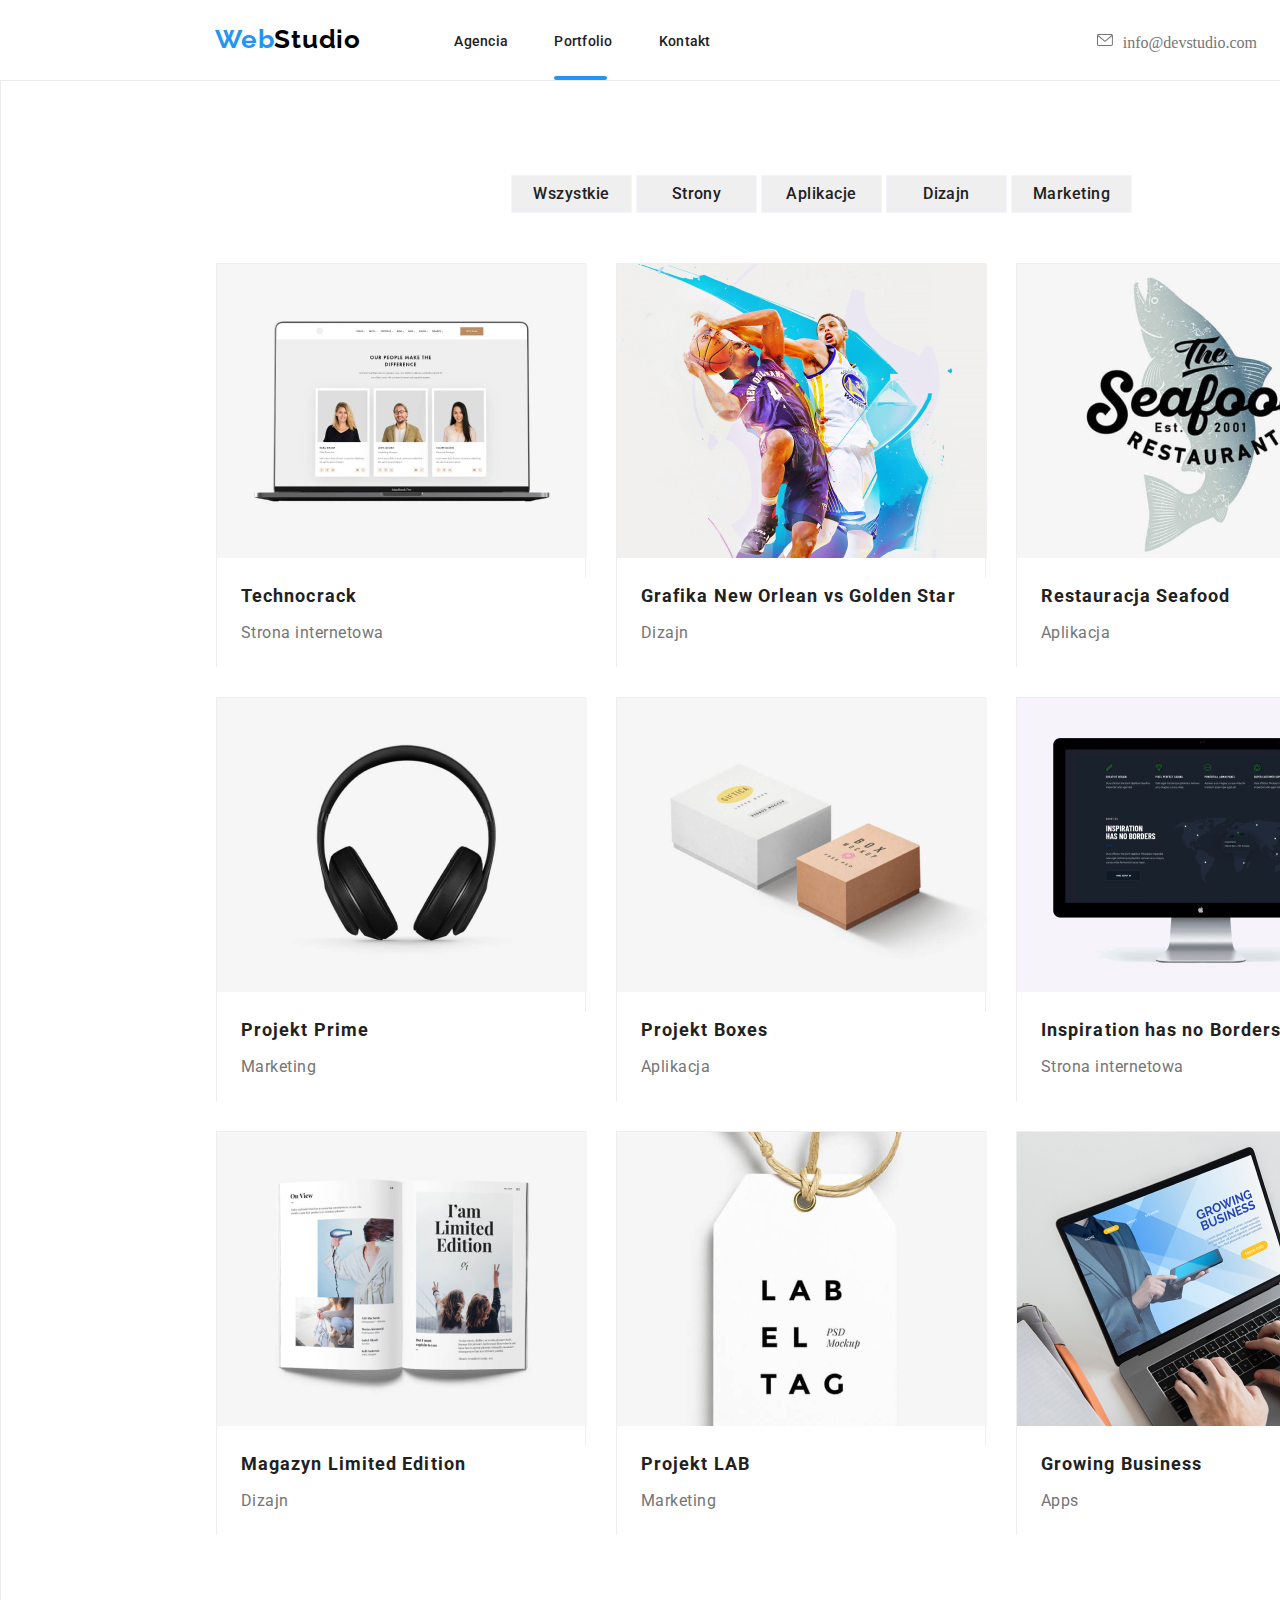
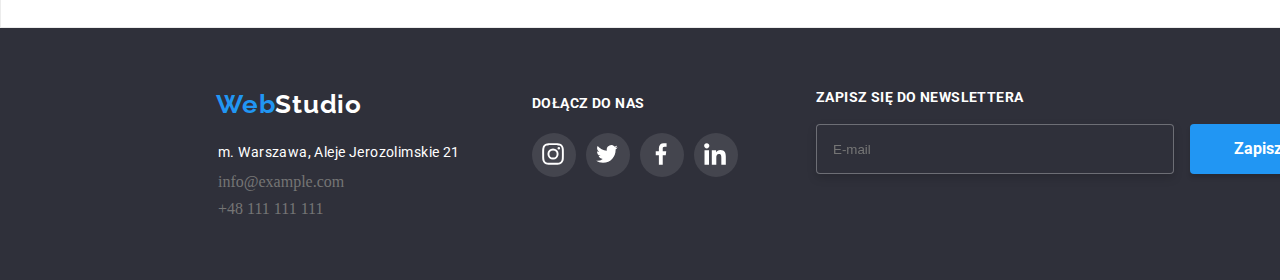
==== portfolio.html @ eeab9fb6 "пь-06" ====
<!DOCTYPE html>
<html lang="en">
<head>
    <meta charset="UTF-8">
    <meta http-equiv="X-UA-Compatible" content="IE=edge">
    <meta name="viewport" content="width=device-width, initial-scale=1.0">
    <title>Portfolio</title>
    <link rel="preconnect" href="https://fonts.googleapis.com">
    <link rel="preconnect" href="https://fonts.gstatic.com" crossorigin>
    <link href="https://fonts.googleapis.com/css2?family=Raleway:wght@700&family=Roboto:wght@400;500;700;900&display=swap"
        rel="stylesheet">
    <link rel="stylesheet" href="./css/style.css">
</head>
<body class="page_Portfolio">
    <!--Portfolio-->
    <div class="nav">
    <h2 class="nav_logo"><a class="link" href="index.html"><span>Web</span>Studio</a></h2>
        <nav>
            <ul class="social-links">
                <li class="active"><a class="nav_link" href="">Agencia</a><span class="social-links_linea"></span></li>
                <li class="active_line"><a class="nav_link" href="">Portfolio</a><span class="social-links_linea"></span></li>
                <li class="active"><a class="nav_link" href="">Kontakt</a><span class="social-links_linea"></span></li>
            </ul>
        </nav>
        <ul class="link_link_nav">
            <li>
                <a class="link_link" href="mailto:info@devstudio.com">
                <svg class="link_link_icon" xmlns="http://www.w3.org/2000/svg" width="16" height="12" viewBox="0 0 43 32" fill="currentColor">
                    <path d="M38.667 0H4C1.795 0 0 1.795 0 4v24c0 2.205 1.795 4 4 4h34.667c2.205 0 4-1.795 4-4V4c0-2.205-1.795-4-4-4zm0 2.667c.181 0 .355.037.512.104L21.334 18.238 3.489 2.771c.151-.065.327-.104.512-.104h34.667zm0 26.666H4A1.333 1.333 0 0 1 2.667 28V5.587l17.792 15.421c.233.203.539.327.875.327s.642-.124.876-.328l-.002.001L40 5.587V28c0 .736-.597 1.333-1.333 1.333z" />
                </svg>info@devstudio.com</a>
            </li>
            <li>
                <a class="link_link" href="tel:+48111111111">
                <svg class="link_link_icon" xmlns="http://www.w3.org/2000/svg" width="10" height="16" viewBox="0 0 20 32" fill="currentColor">
                    <path d="M17 0H3C1.346 0 0 1.346 0 3v26c0 1.654 1.346 3 3 3h14c1.654 0 3-1.346 3-3V3c0-1.654-1.346-3-3-3zM3 2h14a1 1 0 0 1 1 1v21H2V3a1 1 0 0 1 1-1zm14 28H3a1 1 0 0 1-1-1v-3h16v3a1 1 0 0 1-1 1z" />
                </svg>+48 111 111 111</a>
            </li>
        </ul>
    </div>
    <!--Portfolio buttons-->
    <div class="Portfolio">
        <div class="Portfolio_buttons">
            <button class="buttons">Wszystkie</button>
            <button class="buttons">Strony</button>
            <button class="buttons">Aplikacje</button>
            <button class="buttons">Dizajn</button>
            <button class="buttons">Marketing</button>           
        </div>
        <!--Portfolio images-->
        <div class="portfolio_general_page">
            <div class="Portfolio_images">
                <div class="Portfolio_images_box">
                    <img src="./images/laptop.jpg" alt="Technocrack" width="370" height="294">                
                    <div class="overlay">
                        <p>Technoduck to najnowocześniejsza platforma dystrybucji koronawirusa. Firmy wykorzystują tę platformę do
                            szpiegostwa cyfrowego i ataków na bezpieczne serwery konkurencji.</p>
                    </div>
                </div>
                <div class="Portfolio_our_work">
                    <h4>Technocrack</h4>
                    <p>Strona internetowa</p>
                </div>
            </div>
            <div class="Portfolio_images">
                <div class="Portfolio_images_box">
                    <img src="./images/basketball.jpg" alt="Poster New Orlean vs Golden Star" width="370" height="294">
                    <div class="overlay">
                        <p>Technoduck to najnowocześniejsza platforma dystrybucji koronawirusa. Firmy wykorzystują tę platformę do
                            szpiegostwa cyfrowego i ataków na bezpieczne serwery konkurencji.</p>
                    </div>
                </div>
                <div class="Portfolio_our_work">
                    <h4>Grafika New Orlean vs Golden Star</h4>
                    <p>Dizajn</p>
                </div>
            </div>
            <div class="Portfolio_images">
                <div class="Portfolio_images_box">
                    <img src="./images/Dizajn.jpg" alt="Seafood Restaurant" width="370" height="294">
                    <div class="overlay">
                        <p>Technoduck to najnowocześniejsza platforma dystrybucji koronawirusa. Firmy wykorzystują tę platformę do
                            szpiegostwa cyfrowego i ataków na bezpieczne serwery konkurencji.</p>
                    </div>
                </div>
                <div class="Portfolio_our_work">
                    <h4>Restauracja Seafood</h4>
                    <p>Aplikacja</p>
                </div>
            </div>
            <div class="Portfolio_images">
                <div class="Portfolio_images_box">
                    <img src="./images/headphones.jpg" alt="headphones" width="370" height="294">
                    <div class="overlay">
                        <p>Technoduck to najnowocześniejsza platforma dystrybucji koronawirusa. Firmy wykorzystują tę platformę do
                            szpiegostwa cyfrowego i ataków na bezpieczne serwery konkurencji.</p>
                    </div>
                </div>
                <div class="Portfolio_our_work">
                    <h4>Projekt Prime</h4>
                    <p>Marketing</p>
                </div>
            </div>
            <div class="Portfolio_images">
                <div class="Portfolio_images_box">
                    <img src="./images/package.jpg" alt="Project Boxes" width="370" height="294">
                    <div class="overlay">
                        <p>Technoduck to najnowocześniejsza platforma dystrybucji koronawirusa. Firmy wykorzystują tę platformę do
                            szpiegostwa cyfrowego i ataków na bezpieczne serwery konkurencji.</p>
                    </div>
                </div>
                <div class="Portfolio_our_work">
                    <h4>Projekt Boxes</h4>
                    <p>Aplikacja</p>
                </div>
            </div>
            <div class="Portfolio_images">
                <div class="Portfolio_images_box">
                    <img src="./images/computer_monitor.jpg" alt="computer monitor" width="370" height="294">
                    <div class="overlay">
                        <p>Technoduck to najnowocześniejsza platforma dystrybucji koronawirusa. Firmy wykorzystują tę platformę do
                            szpiegostwa cyfrowego i ataków na bezpieczne serwery konkurencji.</p>
                    </div>
                </div>
                <div class="Portfolio_our_work">
                    <h4>Inspiration has no Borders</h4>
                    <p>Strona internetowa</p>
                </div>
            </div>
            <div class="Portfolio_images">
                <div class="Portfolio_images_box">
                    <img src="./images/Journal.jpg" alt="Journal" width="370" height="294">
                    <div class="overlay">
                        <p>Technoduck to najnowocześniejsza platforma dystrybucji koronawirusa. Firmy wykorzystują tę platformę do
                            szpiegostwa cyfrowego i ataków na bezpieczne serwery konkurencji.</p>
                    </div>
                </div>
                <div class="Portfolio_our_work">
                    <h4>Magazyn Limited Edition</h4>
                    <p>Dizajn</p>
                </div>
            </div>
            <div class="Portfolio_images">
                <div class="Portfolio_images_box">
                    <img src="./images/tag.jpg" alt="tag" width="370" height="294">
                    <div class="overlay">
                        <p>Technoduck to najnowocześniejsza platforma dystrybucji koronawirusa. Firmy wykorzystują tę platformę do
                            szpiegostwa cyfrowego i ataków na bezpieczne serwery konkurencji.</p>
                    </div>
                </div>
                <div class="Portfolio_our_work">
                    <h4>Projekt LAB</h4>
                    <p>Marketing</p>
                </div>
            </div>
            <div class="Portfolio_images">
                <div class="Portfolio_images_box">
                    <img src="./images/business_plan.jpg" alt="computer work" width="370" height="294">
                    <div class="overlay">
                        <p>Technoduck to najnowocześniejsza platforma dystrybucji koronawirusa. Firmy wykorzystują tę platformę do
                            szpiegostwa cyfrowego i ataków na bezpieczne serwery konkurencji.</p>
                    </div>
                </div>
                <div class="Portfolio_our_work">
                    <h4>Growing Business</h4>
                    <p>Apps</p>
                </div>
            </div>
        </div>
    </div>
    <!--Portfolio adress-->
    <div class="adress_Portfolio">
        <h2 class="Web_Studio"><span>Web</span>Studio</h2>
        <ul class="Web_Studio_link">
            <li class="social-links_link">m. Warszawa, Aleje Jerozolimskie 21</li>
            <li class="mail">info@example.com</li>
            <li class="mail">+48 111 111 111</li>
        </ul>
        <div>
            <h2 class="join_us_heading">Dołącz do nas</h2>
            <div class="join_us">
                <a href="https://www.instagram.com">
                    <svg class="join_us_icon" xmlns="http://www.w3.org/2000/svg" viewBox="-15 -15 65 65">
                        <path
                            d="M31.968 9.408c-.074-1.701-.349-2.869-.742-3.882a7.839 7.839 0 0 0-1.85-2.837l-.001-.001A7.906 7.906 0 0 0 26.597.861l-.054-.018C25.524.449 24.362.176 22.661.101 20.949.019 20.405 0 16.059 0c-4.344 0-4.888.019-6.595.094-1.699.074-2.869.349-3.88.742a7.847 7.847 0 0 0-2.839 1.85l-.001.001A7.9 7.9 0 0 0 .919 5.465l-.018.054C.506 6.538.232 7.7.157 9.401c-.082 1.712-.101 2.256-.101 6.602 0 4.344.019 4.888.094 6.595.075 1.701.35 2.869.744 3.882a7.915 7.915 0 0 0 1.849 2.837l.001.001c.8.813 1.77 1.443 2.832 1.843 1.019.395 2.182.67 3.882.744 1.707.075 2.251.094 6.595.094 4.346 0 4.89-.019 6.595-.094 1.701-.074 2.869-.349 3.882-.742a8.237 8.237 0 0 0 4.664-4.628l.019-.055c.394-1.019.669-2.182.744-3.882.075-1.707.093-2.251.093-6.595s-.006-4.888-.08-6.595zm-2.88 13.066c-.07 1.563-.333 2.406-.55 2.97a5.341 5.341 0 0 1-3.004 3.024l-.036.012c-.56.219-1.411.482-2.968.55-1.688.075-2.194.094-6.464.094-4.269 0-4.782-.019-6.464-.094-1.563-.069-2.406-.331-2.97-.55a4.953 4.953 0 0 1-1.836-1.192l-.001-.001a4.978 4.978 0 0 1-1.184-1.803L3.6 25.45c-.218-.563-.48-1.413-.549-2.97-.075-1.688-.094-2.195-.094-6.464 0-4.27.019-4.784.094-6.464.069-1.563.331-2.406.549-2.97a4.897 4.897 0 0 1 1.198-1.837l.002-.002a4.972 4.972 0 0 1 1.806-1.182l.034-.011c.56-.219 1.411-.48 2.968-.55 1.688-.074 2.195-.093 6.464-.093 4.275 0 4.782.019 6.464.093 1.563.069 2.406.331 2.97.55a4.91 4.91 0 0 1 1.837 1.194c.531.52.938 1.144 1.195 1.84.218.56.48 1.411.549 2.968.075 1.688.094 2.194.094 6.464 0 4.269-.019 4.768-.094 6.458z" />
                        <path
                            d="M16.059 7.782a8.223 8.223 0 0 0-8.219 8.221v.002a8.222 8.222 0 1 0 16.444 0 8.222 8.222 0 0 0-8.222-8.222h-.002zm0 13.552a5.333 5.333 0 0 1 .001-10.666h.001a5.334 5.334 0 1 1 0 10.668zM26.525 7.458a1.92 1.92 0 0 1-3.84 0 1.92 1.92 0 0 1 3.84 0z" />
                    </svg>
                </a>
                <a href="https://www.twitter.com">
                    <svg class="join_us_icon" xmlns="http://www.w3.org/2000/svg" viewBox="-15 -15 65 65">
                        <path
                            d="M32 6.078c-1.1.493-2.376.857-3.713 1.028l-.068.007a6.556 6.556 0 0 0 2.873-3.579l.013-.046a12.88 12.88 0 0 1-4.076 1.573l-.084.014A6.558 6.558 0 0 0 15.6 9.557v.004c0 .52.043 1.021.152 1.496-5.454-.266-10.28-2.88-13.522-6.861a6.524 6.524 0 0 0-.902 3.313v.001a6.57 6.57 0 0 0 2.914 5.451 6.453 6.453 0 0 1-2.994-.823l.033.017v.072a6.592 6.592 0 0 0 5.213 6.44l.043.008a6.403 6.403 0 0 1-1.662.215h-.061.003c-.419 0-.843-.024-1.242-.112.85 2.598 3.261 4.509 6.13 4.57a13.093 13.093 0 0 1-8.122 2.8H1.57h.001-.062c-.531 0-1.055-.034-1.569-.099l.061.006c2.826 1.846 6.287 2.944 10.004 2.944h.063-.003c12.072 0 18.672-10 18.672-18.669 0-.288-.01-.57-.024-.848a13.203 13.203 0 0 0 3.258-3.355l.03-.047z" />
                    </svg>
                </a>
                <a href="https://www.facebook.com">
                    <svg class="join_us_icon" xmlns="http://www.w3.org/2000/svg" viewBox="-15 -15 65 65">
                        <path
                            d="M21.328 5.312h2.923V.224A36.483 36.483 0 0 0 20.143 0h-.156.008c-4.213 0-7.099 2.65-7.099 7.52V12H8.25v5.688h4.646V32h5.699V17.69h4.459l.707-5.688h-5.168V8.08c0-1.643.443-2.768 2.734-2.768z" />
                    </svg>
                </a>
                <a href="https://www.linkedin.com">
                    <svg class="join_us_icon" xmlns="http://www.w3.org/2000/svg" viewBox="-15 -15 65 65">
                        <path
                            d="M31.992 32H32V20.262c0-5.741-1.237-10.163-7.947-10.163-3.227 0-5.392 1.77-6.277 3.45h-.093v-2.914h-6.365v21.363h6.627V21.42c0-2.786.528-5.48 3.978-5.48 3.398 0 3.448 3.179 3.448 5.658V32h6.621zM.528 10.635h6.635V32H.528V10.635zM3.843 0A3.843 3.843 0 0 0 0 3.843c0 2.12 1.722 3.878 3.843 3.878 2.12 0 3.842-1.757 3.842-3.878S5.965.002 3.844 0z" />
                    </svg>
                </a>
            </div>
        </div>
        <div class="Sign_up">
            <h2 class="Sign_up_heading">Zapisz się do newslettera</h2>
            <form>
                <input class="Sign_up_input" type="email" name="email" placeholder="E-mail">
                <button class="Sign_up_button">Zapisz się<span><svg class="Sign_up_icon" xmlns="http://www.w3.org/2000/svg" width="24" height="24">
                    <path d="M24 0 0 13.5l7.67 2.84L19.5 5.25l-8.998 12.14.007.002-.009-.002V24l4.301-5.018L20.251 21 24 0Z" fill="#FFFFFF" /></svg></span>
                </button>
            </form>
        </div>
    </div>
</body>
</html>
---- css/style.css ----
* {
    box-sizing: border-box;
    margin: 0;
}

/* Web Studio */

.nav {
    width: 1600px;
    height: 80px;
}

.nav_logo {
    position: absolute;
    width: 145px;
    height: 31px;
    left: 215px;
    top: 24px;
    font-family: 'Raleway';
    font-style: normal;
    font-weight: 700;
    font-size: 26px;
    line-height: 31px;
    letter-spacing: 0.03em;
    color: #2196F3;
}

span {
    color: #2196F3;
}

a {
    color: #000000;
    text-decoration: none;
}

li {
    list-style: none;
}

.social-links {
    display: flex;
    justify-content: center;
    width: 259px;
    height: 48px;
    margin-left: 453px;
    padding: 32px;
    gap: 46px;
}

.active_line::after {
    content: "";
    display: block;
    position: absolute;
    margin-top: 26px;
    width: 53px;
    height: 4px;
    background: #2196F3;
    border-radius: 2px;
}

.active:hover {    
    background: #2196F3;
    transition-duration: 3000ms;
    transition-timing-function: linear;
}

.nav_link {
    width: 42px;
    height: 48px;
    font-family: 'Roboto';
    font-style: normal;
    font-weight: 500;
    font-size: 14px;
    line-height: 16px;
    letter-spacing: 0.02em;
    color: #212121;
}

.nav_link:hover {
    color: #2196F3;
    transition: 350ms linear;   
}

.link_link_nav {
    display: flex;
    justify-content: flex-start;
    margin-left: 1052px;
    margin-top: -30px;
    gap: 30px;
}

.link_link {
    display: flex;
    justify-content: space-around;
    width: 170px;
    height: 16px;
    color: #757575;
}

.link_link:hover {
    color: #2196F3;
    transition: 350ms linear;
}

/* Order the service */

.Order_the_service {
    width: 1600px;
    height: 600px;
    background-color: #2F303A;
    background-image: url(../images/car_design.jpg);
}

.Order_the_service_heading {
    position: absolute;
    width: 696px;
    height: 120px;
    margin-left: 452px;
    margin-top: 200px;
    font-family: 'Roboto';
    font-style: normal;
    font-weight: 900;
    font-size: 44px;
    line-height: 60px;
    text-align: center;
    letter-spacing: 0.06em;
    text-transform: uppercase;
    color: #FFFFFF;   
}

.Order_the_service_button {
    position: absolute;
    width: 200px;
    height: 50px;
    margin-left: 700px;
    margin-top: 350px;
    background: #2196F3;
    color: #FFFFFF;
    font-family: 'Roboto';
    font-style: normal;
    font-weight: 700;
    font-size: 16px;
    line-height: 30px;
    box-shadow: 0px 4px 4px rgba(0, 0, 0, 0.15);
    border-radius: 4px;
    border: none;
}

/* What we do */

.post {
    max-width: 1200px; 
    min-height: 731px; 
    margin-left: 215px;
    margin-top: 94px;
}

.post_item {
    display: flex;
    width: 1190px;
    height: 251px;
    border: 5px;
    margin: auto;
    margin-left: -30px;
    list-style: none;
}

.post_article {
    margin: 20px;
}

.post_article h5 {
    font-family: 'Roboto';
    font-style: normal;
    margin-top: 30px;
    font-weight: 700;
    font-size: 14px;
    line-height: 16px;
    letter-spacing: 0.03em;
    text-transform: uppercase;
    color: #212121;
}

.post_article p {
    position: absolute;
    width: 270px;
    height: 75px;
    margin-top: 10px;
    font-family: 'Roboto';
    font-style: normal;
    font-weight: 400;
    font-size: 14px;
    line-height: 24px;
    letter-spacing: 0.03em;
    color: #757575;
}

.icon_item {
    justify-content: center;
    align-items: center;
    background: #F5F4FA;
    border-radius: 4px;
}

.post_icon_item {
    display: flex;
    justify-content: center;
    align-items: center;
    width: 270px;
    height: 120px;
    background: #F5F4FA;
    border-radius: 4px;
}

.post-heading {
    margin-top: 94px;
    font-family: 'Roboto';
    font-style: normal;
    font-weight: 700;
    font-size: 36px;
    line-height: 42px;
    text-align: center;
    letter-spacing: 0.03em;
    color: #212121;
}

.post-images {
    display: flex;
    margin-top: 50px;
    gap: 40px;
    margin-top: 70px;
    list-style: none;
}

.post_description P {
    display: flex;
    align-items: center;
    justify-content: center;
    margin-top: -74px;
    position: relative;
    font-family: 'Roboto';
    font-weight: 700;
    font-size: 14px;
    line-height: 16px;
    text-align: center;
    letter-spacing: 0.03em;
    text-transform: uppercase;
    color: #FFFFFF;
    width: 370px;
    height: 70px;
    background: rgba(47, 48, 58, 0.8);
}

/* Our team*/

.Our_team {
    width: 1600px;
    height: 708px;
    margin-top: 50px;
    background: #F5F4FA;
    border: 1px dotted #F5F4FA;
}

.Our_team_heading {
    position: absolute;
    width: 220px;
    height: 42px;
    margin-left: 695px;
    margin-top: 94px;
    font-family: 'Roboto';
    font-style: normal;
    font-weight: 700;
    font-size: 36px;
    line-height: 42px;
    text-align: center;
    letter-spacing: 0.03em;
    color: #212121;
}

.Our_team_employees {
    display: flex;
    width: 1200px;
    margin: 0 auto;
    height: 368px;
    margin-top: 186px;
    margin-left: 215px;
    gap: 39px;
}

.employee {
    width: 270px;
    height: 428px;
    background: #FFFFFF;
    text-align: center;
    list-style: none;
    box-shadow: 0px 1px 3px rgba(0, 0, 0, 0.12), 0px 1px 1px rgba(0, 0, 0, 0.14), 0px 2px 1px rgba(0, 0, 0, 0.2);
    border-radius: 0px 0px 4px 4px;
}

.employee h4 {
    margin-top: 25px;
    font-family: 'Roboto';
    font-style: normal;
    font-weight: 500;
    font-size: 16px;
    line-height: 19px;
    letter-spacing: 0.03em;
    color: #212121;
}

.employee p {
    margin-top: 10px;
    font-family: 'Roboto';
    font-style: normal;
    font-weight: 400;
    font-size: 16px;
    line-height: 19px;
    letter-spacing: 0.03em;
    color: #757575;
}

.employee_icons {
    display: flex;
    gap: 10px;
    margin-left: 34px;
}

.social_media_icon {
    display: flex;
    justify-content: center;
    align-items: center;
    width: 44px;
    height: 44px;
    margin-top: 16px;
    border-radius: 50%;
    fill: #afb1b8;
}

.social_media_icon:hover {
    background-color: #2196F3;
    fill: #FFFFFF;
    transition: 500ms linear;
}

/* Our customers */

.Our_customers {
    max-width: 1600px;
    min-height: 372px;
    border: 1px double white;
}

.Our_customers_heading {
    font-family: 'Roboto';
    font-style: normal;
    font-weight: 700;
    font-size: 36px;
    margin-top: 94px;
    margin-left: 701px;
    line-height: 42px;
    letter-spacing: 0.03em;
    color: #212121;
}

.Our_customers_icons {
    display: flex;
    gap: 35px;
    margin-left: 215px;
    margin-top: 50px;
}

.customers_icons {
    display: flex;
    justify-content: center;
    align-items: center;
    width: 170px;
    height: 92px;
    border: 1px solid #AFB1B8;
    border-radius: 4px;
    fill: #AFB1B8;
}

.customers_icons:hover {
    fill: #2196F3;
    border: 1px solid #2196F3;
    transition: 500ms linear;
}

/* Web Studio adress */

.adress {
    position: absolute;
    width: 1600px;
    height: 252px;
    left: 0px;
    background: #2F303A;  
}

.Web_Studio {
    font-family: 'Raleway';
    font-style: normal;
    margin-top: 60px;
    margin-left: 215px;
    font-weight: 700;
    font-size: 26px;
    line-height: 31px;
    letter-spacing: 0.03em;
    color: #FFFFFF;
}

.Web_Studio_link {
    display: flex;
    flex-direction: column;
    margin-top: 20px;
    margin-left: 177px;
    gap: 9px;
    list-style: none;
}

.social-links_link {
    font-family: 'Roboto';
    font-style: normal;
    font-weight: 400;
    font-size: 14px;
    line-height: 24px;
    letter-spacing: 0.03em;
    color: #FFFFFF;
}

.mail  {
    color: #757575;
}

.join_us_heading {
    position: absolute;
    margin-left: 531px;
    margin-top: -38px;
    font-family: 'Roboto';
    font-style: normal;
    font-weight: 700;
    font-size: 14px;
    line-height: 16px;
    letter-spacing: 0.03em;
    text-transform: uppercase;
    color: #FFFFFF;
}

.join_us {
    display: flex;
    gap: 10px;
    margin-top: -85px;
    margin-left: 531px;
    width: 206px;
    height: 46px;
}

.join_us_icon {
    display: flex; 
    align-items: center;
    justify-content: center;
    width: 44px;
    height: 44px;
    border-radius: 50%;
    background: rgba(255, 255, 255, 0.1);
    fill: #FFFFFF;
}

.join_us_icon:hover {
    background-color: #2196F3;
    transition: 500ms linear;   
}

.Sign_up {
    width: 580px;
    height: 86px;
    margin-top: -90px;
    margin-left: 815px;
}

.Sign_up_heading {
    font-family: 'Roboto';
    font-style: normal;
    font-weight: 700;
    font-size: 14px;
    line-height: 16px;
    letter-spacing: 0.03em;
    text-transform: uppercase;    
    color: #FFFFFF;
}

.Sign_up_input {
    width: 358px;
    height: 50px;
    margin-top: 19px;
    margin-right: 12px;
    padding-left: 16px;
    background-color: #2F303A;
    border: 1px solid rgba(255, 255, 255, 0.3);
    filter: drop-shadow(0px 4px 4px rgba(0, 0, 0, 0.15));
    border-radius: 4px;
}

 .Sign_up_button {
    top: 10px;
    left: 42px;
    width: 200px;
    height: 50px;
    font-family: 'Roboto';
    font-style: normal;
    font-weight: 700;
    font-size: 16px;
    line-height: 30px;
    background: #2196F3;
    box-shadow: 0px 4px 4px rgba(0, 0, 0, 0.15);
    border-radius: 4px;
    border: none;
    color: #FFFFFF;
 }

 .Sign_up_icon {
    margin-left: 16px;
    margin-bottom: -8px;
 }





/* Portfolio */


.page_Portfolio {
    width: 1600px;
    height: 1880px;
    margin: 0;
}

/* Portfolio buttons*/

.Portfolio {
    box-sizing: border-box;
    width: 1600px;
    height: 1548px;
    border: 2px dashed dimgray;
    border: 1px solid #ECECEC;
}

.Portfolio_buttons {
    display: block;
    margin-left: 510px;
    margin-top: 94px;
    gap: 8px;

}

.buttons {
    font-family: 'Roboto';
    font-style: normal;
    width: 121px;
    height: 38px;
    font-weight: 500;
    font-size: 16px;
    line-height: 26px;
    text-align: center;
    letter-spacing: 0.03em;
    color: #212121; 
    border: 1px double #F5F4FA;
}

.Portfolio button:hover {
    background-color: #2196F3;
    color: #FFFFFF;
    transition: 500ms linear;
}

.portfolio_general_page {
    display: flex;
    flex-wrap: wrap;
    gap: 30px;
    width: 1200px;
    height: 1250px;
    margin-left: 215px;
    margin-top: 50px;
}

.Portfolio_images {
    width: 370px;
    height: 404px;
    background: #FFFFFF;
    border: 1px solid #EEEEEE;
}

.Portfolio_images_box {
    position: relative;
    width: 370px;
    height: 294px;
        overflow: hidden;
}

.overlay {
    position: absolute;
    width: 370px;
    height: 297px;
    letter-spacing: 0.03em;
    background: rgba(33, 150, 243, 0.9);
    transform: translateY(0);
    transition: 250ms cubic-bezier(0.4, 0, 0.2, 1);
}

.overlay p {
    font-family: 'Roboto';
    width: 322px;
    height: 140px;
    margin-top: 63px;
    margin-left: 24px;
    font-style: normal;
    font-weight: 400;
    font-size: 18px;
    line-height: 28px;
    letter-spacing: 0.03em;
    color: #FFFFFF;

}

.Portfolio_images_box:hover .overlay {
    transform: translateY(-100%);
    overflow: hidden;
}

.Portfolio_images:hover  {
    box-shadow: 0px 1px 1px rgba(0, 0, 0, 0.12), 0px 4px 4px rgba(0, 0, 0, 0.06), 1px 4px 6px rgba(0, 0, 0, 0.16);
}

.Portfolio_our_work {
    background-color: #FFFFFF;
    width: 370px;
    height: 110px;
    margin-top: 20px;
}

.Portfolio_images h4 {
    margin-top: 12px;
    margin-left: 24px;
    font-family: 'Roboto';
    font-style: normal;
    font-weight: 700;
    font-size: 18px;
    line-height: 36px;
    letter-spacing: 0.06em;
    color: #212121;
}

.Portfolio_our_work p {
    margin-top: 4px;
    margin-left: 24px;
    font-family: 'Roboto';
    font-style: normal;
    font-weight: 400;
    font-size: 16px;
    line-height: 30px;
    letter-spacing: 0.03em;
    color: #757575;
}

/* Portfolio adress */

.adress_Portfolio {
    margin-top: 0;
    width: 1600px;
    height: 252px;
    background-color: #2F303A;
    border: 1px solid #2F303A;
}
  




/* modal window */

.backdrop {
    position: fixed;
    left: 0;
    top: 0;
    width: 100%;
    height: 100%;
    background: rgba(0, 0, 0, 0.2);
}

.modal_window {
    box-sizing: border-box;
    margin-top: 221px;
    margin-left: 536px;
    width: 528px;
    min-height: 581px;
    background-color: #FFFFFF;
    animation: animate100 2000ms;
}

@keyframes animate100 {
  0% {
    transform: scale(0);
  }

  100% {
    transform: scale(1);
  }
}

.close-btn {
    position: absolute;
    width: 30px;
    height: 30px;
    margin-top: 8px;
    margin-left: 490px;
    border-radius: 50%;
    background: #000000;
    border: 1px solid rgba(0, 0, 0, 0.1);
    background-color: transparent;
    cursor: pointer;
}

.is-hidden {
    display: inline-block;
    opacity: 0;
    visibility: hidden;
    pointer-events: none;
}

.modal_heading {
    position: absolute;
    margin-top: 40px;
    margin-left: 70px;
    font-family: 'Roboto';
    font-style: normal;
    font-weight: 700;
    font-size: 20px;
    line-height: 23px;
    text-align: center;
    letter-spacing: 0.03em;    
}

.form_data_model {
    display: flex;
    width: 448px;
    height: 342px;
    margin-left: 40px;
}

.modal {
    margin-top: 70px;
}

.modal_form {
    display: flex;
    flex-wrap: wrap;
    width: 448px;
    height: 68px;
}

.modal_text {
    font-family: 'Roboto';
    font-style: normal;
    font-weight: 400;
    font-size: 12px;
    line-height: 14px;    
    letter-spacing: 0.01em;    
    color: #757575;
}

.modal_input {
    display: flex;
    width: 448px;
    height: 40px;
    padding-left: 42px;
    margin-top: 3px;
    border: 1px solid rgba(33, 33, 33, 0.2);
    border-radius: 4px;
    transition: 250ms cubic-bezier(0.4, 0, 0.2, 1);
}

.modal_icon {
    margin-top: -29px;
    margin-left: 13px;
}

.modal_input:focus {
    outline: none;
    border-color: #2196f3;
}

.modal_input:focus + .modal_icon {
    fill: #2196f3;
}

textarea {
    width: 448px;
    height: 120px;
    margin-top: 4px;
    padding-top: 12px;
    padding-left: 16px;
    border: 1px solid rgba(33, 33, 33, 0.2);
    border-radius: 4px;
    resize: none;
}

textarea:focus {
    outline: none;
    border-color: #2196f3;
}

.modal_checkbox_input {
    appearance: none;
}

.modal_regulamin {
    position: absolute;
    margin-top: 435px;
    margin-left: -420px;
    font-family: 'Roboto';
    font-style: normal;
    font-weight: 400;
    font-size: 14px;
    line-height: 24px;    
    letter-spacing: 0.03em;    
    color: #757575;
}

.modal_regulamin::before {
    content: "";
    position: absolute;
    display: block;
    width: 16px;
    height: 15px;
    margin-left: -25px;
    top: 3px;
    border: 1px solid #212121;
    border-radius: 4px;
}

.modal_checkbox_input:checked + .modal_regulamin::before {
    background-color: #2196F3;
    border: 1px solid #2196F3;
    background-image: url(../images/SVG/icon.svg);
    background-repeat: no-repeat;
}

.modal_privacy_policy {
    color: #2196F3;
}

.modal_checkbox_button {
    width: 200px;
    height: 50px;
    margin-top: 480px;
    margin-left: -330px;
    background: #2196F3;
    box-shadow: 0px 4px 4px rgba(0, 0, 0, 0.15);
    border-radius: 4px;
    border: none;
    font-family: 'Roboto';
    font-style: normal;
    font-weight: 700;
    font-size: 16px;
    line-height: 30px;
    color: #FFFFFF;
}
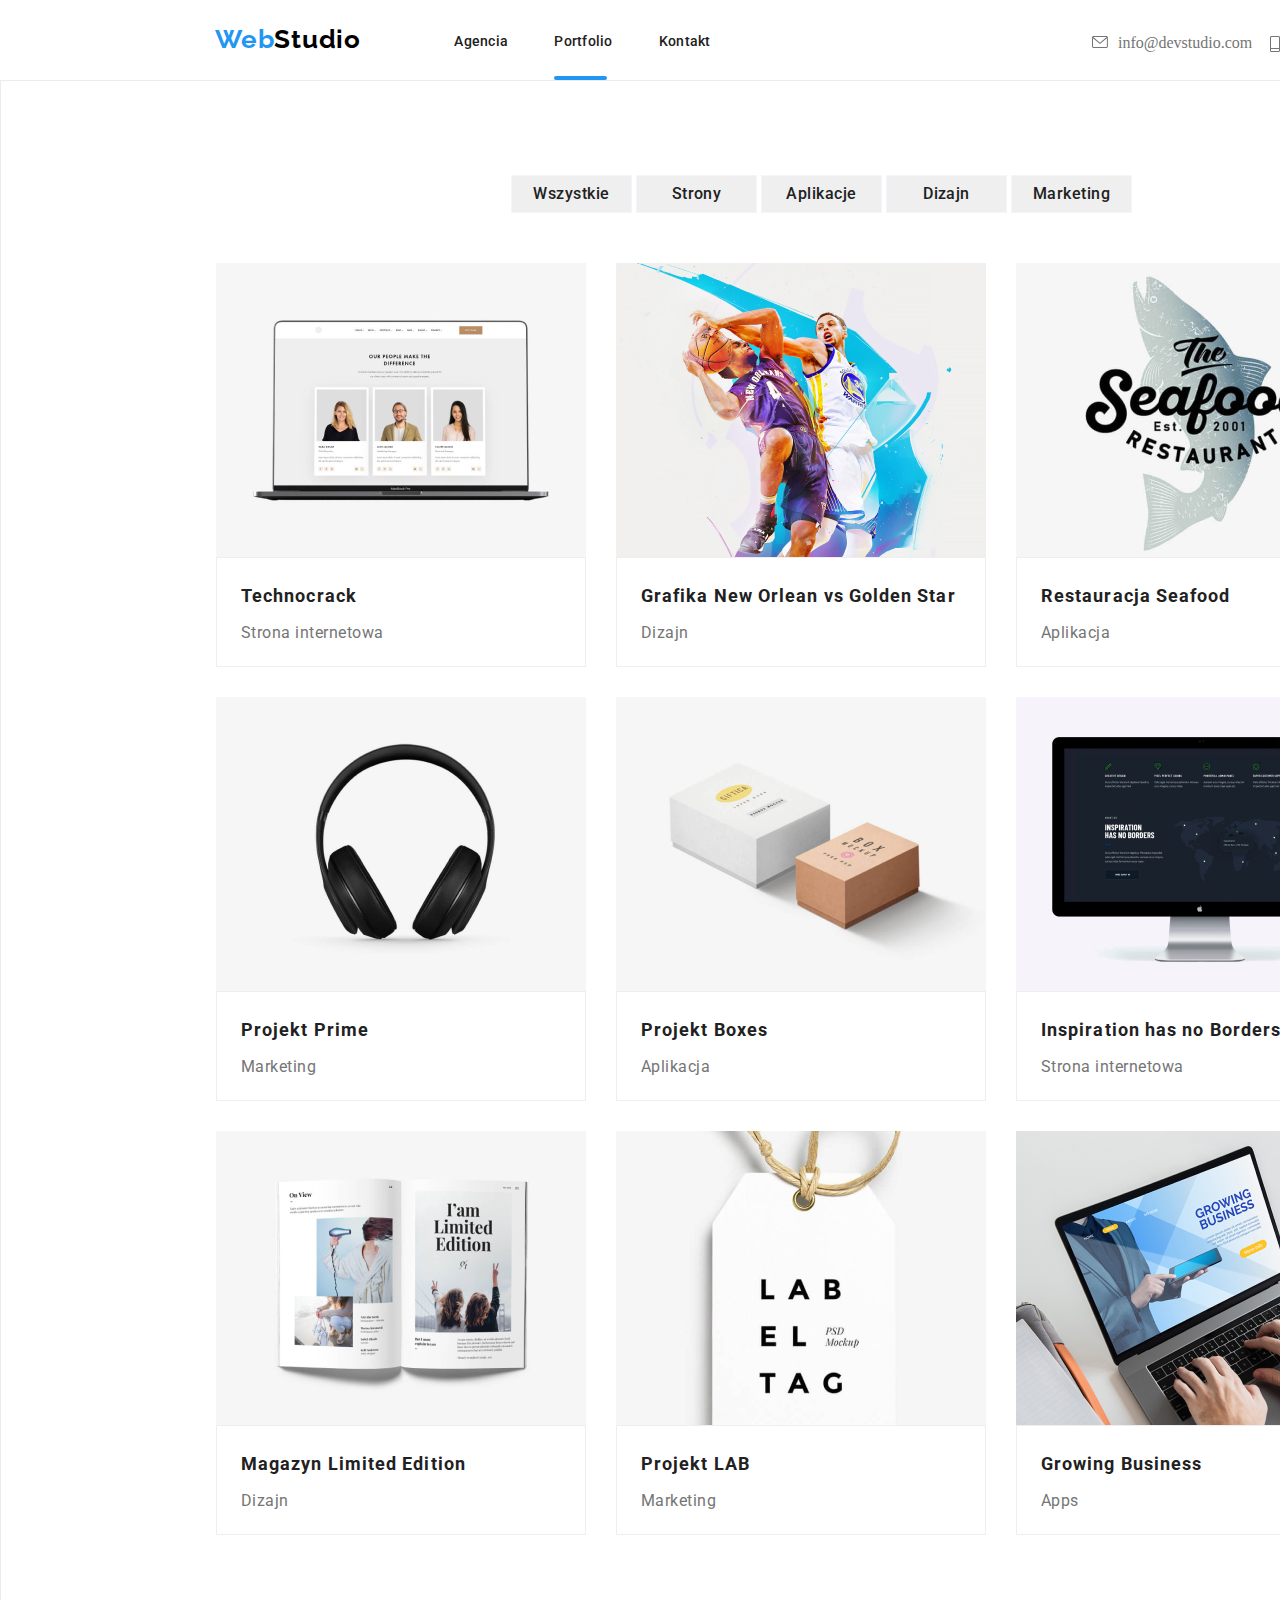
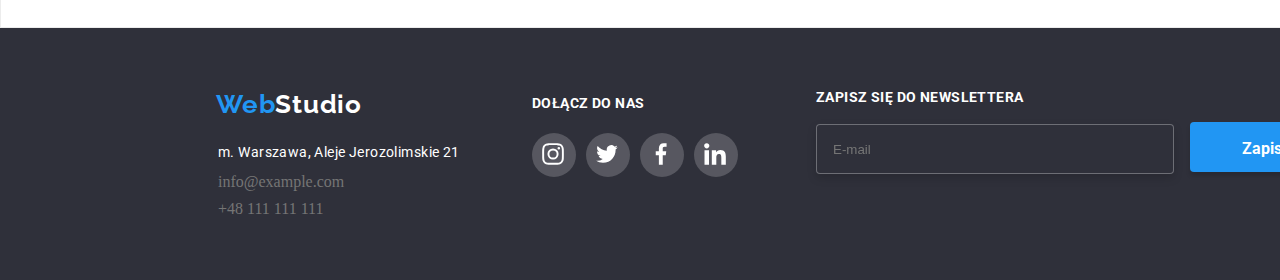
==== commit fee59273: "gm-06" ====
--- a/portfolio.html
+++ b/portfolio.html
@@ -11,15 +11,15 @@
         rel="stylesheet">
     <link rel="stylesheet" href="./css/style.css">
 </head>
-<body class="page_Portfolio">
+<body class="container__portfolio">
     <!--Portfolio-->
-    <div class="nav">
+    <div class="conteiner__nav">
     <h2 class="nav_logo"><a class="link" href="index.html"><span>Web</span>Studio</a></h2>
         <nav>
             <ul class="social-links">
-                <li class="active"><a class="nav_link" href="">Agencia</a><span class="social-links_linea"></span></li>
-                <li class="active_line"><a class="nav_link" href="">Portfolio</a><span class="social-links_linea"></span></li>
-                <li class="active"><a class="nav_link" href="">Kontakt</a><span class="social-links_linea"></span></li>
+                <li class="active"><a class="nav_link" href="">Agencia</a></li>
+                <li class="active_line"><a class="nav_link" href="">Portfolio</a></li>
+                <li class="active"><a class="nav_link" href="">Kontakt</a></li>
             </ul>
         </nav>
         <ul class="link_link_nav">
@@ -38,8 +38,8 @@
         </ul>
     </div>
     <!--Portfolio buttons-->
-    <div class="Portfolio">
-        <div class="Portfolio_buttons">
+    <div class="section__portfolio">
+        <div class="portfolio_buttons">
             <button class="buttons">Wszystkie</button>
             <button class="buttons">Strony</button>
             <button class="buttons">Aplikacje</button>
@@ -47,120 +47,120 @@
             <button class="buttons">Marketing</button>           
         </div>
         <!--Portfolio images-->
-        <div class="portfolio_general_page">
-            <div class="Portfolio_images">
-                <div class="Portfolio_images_box">
+        <div class="section__general_page">
+            <div class="portfolio_images">
+                <div class="portfolio_images_box">
                     <img src="./images/laptop.jpg" alt="Technocrack" width="370" height="294">                
                     <div class="overlay">
                         <p>Technoduck to najnowocześniejsza platforma dystrybucji koronawirusa. Firmy wykorzystują tę platformę do
                             szpiegostwa cyfrowego i ataków na bezpieczne serwery konkurencji.</p>
                     </div>
                 </div>
-                <div class="Portfolio_our_work">
+                <div class="portfolio_our_work">
                     <h4>Technocrack</h4>
                     <p>Strona internetowa</p>
                 </div>
             </div>
-            <div class="Portfolio_images">
-                <div class="Portfolio_images_box">
+            <div class="portfolio_images">
+                <div class="portfolio_images_box">
                     <img src="./images/basketball.jpg" alt="Poster New Orlean vs Golden Star" width="370" height="294">
                     <div class="overlay">
                         <p>Technoduck to najnowocześniejsza platforma dystrybucji koronawirusa. Firmy wykorzystują tę platformę do
                             szpiegostwa cyfrowego i ataków na bezpieczne serwery konkurencji.</p>
                     </div>
                 </div>
-                <div class="Portfolio_our_work">
+                <div class="portfolio_our_work">
                     <h4>Grafika New Orlean vs Golden Star</h4>
                     <p>Dizajn</p>
                 </div>
             </div>
-            <div class="Portfolio_images">
-                <div class="Portfolio_images_box">
+            <div class="portfolio_images">
+                <div class="portfolio_images_box">
                     <img src="./images/Dizajn.jpg" alt="Seafood Restaurant" width="370" height="294">
                     <div class="overlay">
                         <p>Technoduck to najnowocześniejsza platforma dystrybucji koronawirusa. Firmy wykorzystują tę platformę do
                             szpiegostwa cyfrowego i ataków na bezpieczne serwery konkurencji.</p>
                     </div>
                 </div>
-                <div class="Portfolio_our_work">
+                <div class="portfolio_our_work">
                     <h4>Restauracja Seafood</h4>
                     <p>Aplikacja</p>
                 </div>
             </div>
-            <div class="Portfolio_images">
-                <div class="Portfolio_images_box">
+            <div class="portfolio_images">
+                <div class="portfolio_images_box">
                     <img src="./images/headphones.jpg" alt="headphones" width="370" height="294">
                     <div class="overlay">
                         <p>Technoduck to najnowocześniejsza platforma dystrybucji koronawirusa. Firmy wykorzystują tę platformę do
                             szpiegostwa cyfrowego i ataków na bezpieczne serwery konkurencji.</p>
                     </div>
                 </div>
-                <div class="Portfolio_our_work">
+                <div class="portfolio_our_work">
                     <h4>Projekt Prime</h4>
                     <p>Marketing</p>
                 </div>
             </div>
-            <div class="Portfolio_images">
-                <div class="Portfolio_images_box">
+            <div class="portfolio_images">
+                <div class="portfolio_images_box">
                     <img src="./images/package.jpg" alt="Project Boxes" width="370" height="294">
                     <div class="overlay">
                         <p>Technoduck to najnowocześniejsza platforma dystrybucji koronawirusa. Firmy wykorzystują tę platformę do
                             szpiegostwa cyfrowego i ataków na bezpieczne serwery konkurencji.</p>
                     </div>
                 </div>
-                <div class="Portfolio_our_work">
+                <div class="portfolio_our_work">
                     <h4>Projekt Boxes</h4>
                     <p>Aplikacja</p>
                 </div>
             </div>
-            <div class="Portfolio_images">
-                <div class="Portfolio_images_box">
+            <div class="portfolio_images">
+                <div class="portfolio_images_box">
                     <img src="./images/computer_monitor.jpg" alt="computer monitor" width="370" height="294">
                     <div class="overlay">
                         <p>Technoduck to najnowocześniejsza platforma dystrybucji koronawirusa. Firmy wykorzystują tę platformę do
                             szpiegostwa cyfrowego i ataków na bezpieczne serwery konkurencji.</p>
                     </div>
                 </div>
-                <div class="Portfolio_our_work">
+                <div class="portfolio_our_work">
                     <h4>Inspiration has no Borders</h4>
                     <p>Strona internetowa</p>
                 </div>
             </div>
-            <div class="Portfolio_images">
-                <div class="Portfolio_images_box">
+            <div class="portfolio_images">
+                <div class="portfolio_images_box">
                     <img src="./images/Journal.jpg" alt="Journal" width="370" height="294">
                     <div class="overlay">
                         <p>Technoduck to najnowocześniejsza platforma dystrybucji koronawirusa. Firmy wykorzystują tę platformę do
                             szpiegostwa cyfrowego i ataków na bezpieczne serwery konkurencji.</p>
                     </div>
                 </div>
-                <div class="Portfolio_our_work">
+                <div class="portfolio_our_work">
                     <h4>Magazyn Limited Edition</h4>
                     <p>Dizajn</p>
                 </div>
             </div>
-            <div class="Portfolio_images">
-                <div class="Portfolio_images_box">
+            <div class="portfolio_images">
+                <div class="portfolio_images_box">
                     <img src="./images/tag.jpg" alt="tag" width="370" height="294">
                     <div class="overlay">
                         <p>Technoduck to najnowocześniejsza platforma dystrybucji koronawirusa. Firmy wykorzystują tę platformę do
                             szpiegostwa cyfrowego i ataków na bezpieczne serwery konkurencji.</p>
                     </div>
                 </div>
-                <div class="Portfolio_our_work">
+                <div class="portfolio_our_work">
                     <h4>Projekt LAB</h4>
                     <p>Marketing</p>
                 </div>
             </div>
-            <div class="Portfolio_images">
-                <div class="Portfolio_images_box">
+            <div class="portfolio_images">
+                <div class="portfolio_images_box">
                     <img src="./images/business_plan.jpg" alt="computer work" width="370" height="294">
                     <div class="overlay">
                         <p>Technoduck to najnowocześniejsza platforma dystrybucji koronawirusa. Firmy wykorzystują tę platformę do
                             szpiegostwa cyfrowego i ataków na bezpieczne serwery konkurencji.</p>
                     </div>
                 </div>
-                <div class="Portfolio_our_work">
+                <div class="portfolio_our_work">
                     <h4>Growing Business</h4>
                     <p>Apps</p>
                 </div>
@@ -168,9 +168,9 @@
         </div>
     </div>
     <!--Portfolio adress-->
-    <div class="adress_Portfolio">
-        <h2 class="Web_Studio"><span>Web</span>Studio</h2>
-        <ul class="Web_Studio_link">
+    <div class="container__adress_portfolio">
+        <h2 class="web_studio"><span>Web</span>Studio</h2>
+        <ul class="web_studio_link">
             <li class="social-links_link">m. Warszawa, Aleje Jerozolimskie 21</li>
             <li class="mail">info@example.com</li>
             <li class="mail">+48 111 111 111</li>
@@ -178,7 +178,7 @@
         <div>
             <h2 class="join_us_heading">Dołącz do nas</h2>
             <div class="join_us">
-                <a href="https://www.instagram.com">
+                <a href="https://www.instagram.com" class="join_us_icon">
                     <svg class="join_us_icon" xmlns="http://www.w3.org/2000/svg" viewBox="-15 -15 65 65">
                         <path
                             d="M31.968 9.408c-.074-1.701-.349-2.869-.742-3.882a7.839 7.839 0 0 0-1.85-2.837l-.001-.001A7.906 7.906 0 0 0 26.597.861l-.054-.018C25.524.449 24.362.176 22.661.101 20.949.019 20.405 0 16.059 0c-4.344 0-4.888.019-6.595.094-1.699.074-2.869.349-3.88.742a7.847 7.847 0 0 0-2.839 1.85l-.001.001A7.9 7.9 0 0 0 .919 5.465l-.018.054C.506 6.538.232 7.7.157 9.401c-.082 1.712-.101 2.256-.101 6.602 0 4.344.019 4.888.094 6.595.075 1.701.35 2.869.744 3.882a7.915 7.915 0 0 0 1.849 2.837l.001.001c.8.813 1.77 1.443 2.832 1.843 1.019.395 2.182.67 3.882.744 1.707.075 2.251.094 6.595.094 4.346 0 4.89-.019 6.595-.094 1.701-.074 2.869-.349 3.882-.742a8.237 8.237 0 0 0 4.664-4.628l.019-.055c.394-1.019.669-2.182.744-3.882.075-1.707.093-2.251.093-6.595s-.006-4.888-.08-6.595zm-2.88 13.066c-.07 1.563-.333 2.406-.55 2.97a5.341 5.341 0 0 1-3.004 3.024l-.036.012c-.56.219-1.411.482-2.968.55-1.688.075-2.194.094-6.464.094-4.269 0-4.782-.019-6.464-.094-1.563-.069-2.406-.331-2.97-.55a4.953 4.953 0 0 1-1.836-1.192l-.001-.001a4.978 4.978 0 0 1-1.184-1.803L3.6 25.45c-.218-.563-.48-1.413-.549-2.97-.075-1.688-.094-2.195-.094-6.464 0-4.27.019-4.784.094-6.464.069-1.563.331-2.406.549-2.97a4.897 4.897 0 0 1 1.198-1.837l.002-.002a4.972 4.972 0 0 1 1.806-1.182l.034-.011c.56-.219 1.411-.48 2.968-.55 1.688-.074 2.195-.093 6.464-.093 4.275 0 4.782.019 6.464.093 1.563.069 2.406.331 2.97.55a4.91 4.91 0 0 1 1.837 1.194c.531.52.938 1.144 1.195 1.84.218.56.48 1.411.549 2.968.075 1.688.094 2.194.094 6.464 0 4.269-.019 4.768-.094 6.458z" />
@@ -186,19 +186,19 @@
                             d="M16.059 7.782a8.223 8.223 0 0 0-8.219 8.221v.002a8.222 8.222 0 1 0 16.444 0 8.222 8.222 0 0 0-8.222-8.222h-.002zm0 13.552a5.333 5.333 0 0 1 .001-10.666h.001a5.334 5.334 0 1 1 0 10.668zM26.525 7.458a1.92 1.92 0 0 1-3.84 0 1.92 1.92 0 0 1 3.84 0z" />
                     </svg>
                 </a>
-                <a href="https://www.twitter.com">
+                <a href="https://www.twitter.com" class="join_us_icon">
                     <svg class="join_us_icon" xmlns="http://www.w3.org/2000/svg" viewBox="-15 -15 65 65">
                         <path
                             d="M32 6.078c-1.1.493-2.376.857-3.713 1.028l-.068.007a6.556 6.556 0 0 0 2.873-3.579l.013-.046a12.88 12.88 0 0 1-4.076 1.573l-.084.014A6.558 6.558 0 0 0 15.6 9.557v.004c0 .52.043 1.021.152 1.496-5.454-.266-10.28-2.88-13.522-6.861a6.524 6.524 0 0 0-.902 3.313v.001a6.57 6.57 0 0 0 2.914 5.451 6.453 6.453 0 0 1-2.994-.823l.033.017v.072a6.592 6.592 0 0 0 5.213 6.44l.043.008a6.403 6.403 0 0 1-1.662.215h-.061.003c-.419 0-.843-.024-1.242-.112.85 2.598 3.261 4.509 6.13 4.57a13.093 13.093 0 0 1-8.122 2.8H1.57h.001-.062c-.531 0-1.055-.034-1.569-.099l.061.006c2.826 1.846 6.287 2.944 10.004 2.944h.063-.003c12.072 0 18.672-10 18.672-18.669 0-.288-.01-.57-.024-.848a13.203 13.203 0 0 0 3.258-3.355l.03-.047z" />
                     </svg>
                 </a>
-                <a href="https://www.facebook.com">
+                <a href="https://www.facebook.com" class="join_us_icon">
                     <svg class="join_us_icon" xmlns="http://www.w3.org/2000/svg" viewBox="-15 -15 65 65">
                         <path
                             d="M21.328 5.312h2.923V.224A36.483 36.483 0 0 0 20.143 0h-.156.008c-4.213 0-7.099 2.65-7.099 7.52V12H8.25v5.688h4.646V32h5.699V17.69h4.459l.707-5.688h-5.168V8.08c0-1.643.443-2.768 2.734-2.768z" />
                     </svg>
                 </a>
-                <a href="https://www.linkedin.com">
+                <a href="https://www.linkedin.com" class="join_us_icon">
                     <svg class="join_us_icon" xmlns="http://www.w3.org/2000/svg" viewBox="-15 -15 65 65">
                         <path
                             d="M31.992 32H32V20.262c0-5.741-1.237-10.163-7.947-10.163-3.227 0-5.392 1.77-6.277 3.45h-.093v-2.914h-6.365v21.363h6.627V21.42c0-2.786.528-5.48 3.978-5.48 3.398 0 3.448 3.179 3.448 5.658V32h6.621zM.528 10.635h6.635V32H.528V10.635zM3.843 0A3.843 3.843 0 0 0 0 3.843c0 2.12 1.722 3.878 3.843 3.878 2.12 0 3.842-1.757 3.842-3.878S5.965.002 3.844 0z" />
@@ -206,11 +206,11 @@
                 </a>
             </div>
         </div>
-        <div class="Sign_up">
-            <h2 class="Sign_up_heading">Zapisz się do newslettera</h2>
+        <div class="sign_up">
+            <h2 class="sign_up_heading">Zapisz się do newslettera</h2>
             <form>
-                <input class="Sign_up_input" type="email" name="email" placeholder="E-mail">
-                <button class="Sign_up_button">Zapisz się<span><svg class="Sign_up_icon" xmlns="http://www.w3.org/2000/svg" width="24" height="24">
+                <input class="sign_up_input" type="email" name="email" placeholder="E-mail">
+                <button class="sign_up_button">Zapisz się<span><svg class="Sign_up_icon" xmlns="http://www.w3.org/2000/svg" width="24" height="24">
                     <path d="M24 0 0 13.5l7.67 2.84L19.5 5.25l-8.998 12.14.007.002-.009-.002V24l4.301-5.018L20.251 21 24 0Z" fill="#FFFFFF" /></svg></span>
                 </button>
             </form>
--- a/css/style.css
+++ b/css/style.css
@@ -5,7 +5,7 @@
 
 /* Web Studio */
 
-.nav {
+.conteiner__nav {
     width: 1600px;
     height: 80px;
 }
@@ -77,42 +77,47 @@
     color: #212121;
 }
 
-.nav_link:hover {
+.nav_link:hover,
+.nav_link:focus {
     color: #2196F3;
     transition: 350ms linear;   
 }
 
 .link_link_nav {
     display: flex;
-    justify-content: flex-start;
-    margin-left: 1052px;
-    margin-top: -30px;
-    gap: 30px;
+    position: absolute;
+    left: 1052px;
+    top: 34px;
+    bottom: 30px;
 }
 
 .link_link {
     display: flex;
-    justify-content: space-around;
-    width: 170px;
-    height: 16px;
+    gap: 10px;
+    width: 178px;
     color: #757575;
 }
 
-.link_link:hover {
+.link_link_icon {
+    margin-top: 2px;    
+}
+
+.link_link:hover,
+.link_link:focus {
     color: #2196F3;
     transition: 350ms linear;
 }
 
 /* Order the service */
 
-.Order_the_service {
+.section__order_the_service {
     width: 1600px;
     height: 600px;
     background-color: #2F303A;
     background-image: url(../images/car_design.jpg);
 }
 
-.Order_the_service_heading {
+.order_the_service_heading {
     position: absolute;
     width: 696px;
     height: 120px;
@@ -129,7 +134,7 @@
     color: #FFFFFF;   
 }
 
-.Order_the_service_button {
+.order_the_service_button {
     position: absolute;
     width: 200px;
     height: 50px;
@@ -149,7 +154,7 @@
 
 /* What we do */
 
-.post {
+.section__post {
     max-width: 1200px; 
     min-height: 731px; 
     margin-left: 215px;
@@ -254,7 +259,7 @@
 
 /* Our team*/
 
-.Our_team {
+.section__our_team {
     width: 1600px;
     height: 708px;
     margin-top: 50px;
@@ -262,7 +267,7 @@
     border: 1px dotted #F5F4FA;
 }
 
-.Our_team_heading {
+.our_team_heading {
     position: absolute;
     width: 220px;
     height: 42px;
@@ -278,7 +283,7 @@
     color: #212121;
 }
 
-.Our_team_employees {
+.our_team_employees {
     display: flex;
     width: 1200px;
     margin: 0 auto;
@@ -314,6 +319,7 @@
     font-family: 'Roboto';
     font-style: normal;
     font-weight: 400;
+    padding: 10px;
     font-size: 16px;
     line-height: 19px;
     letter-spacing: 0.03em;
@@ -332,26 +338,27 @@
     align-items: center;
     width: 44px;
     height: 44px;
-    margin-top: 16px;
     border-radius: 50%;
     fill: #afb1b8;
 }
 
-.social_media_icon:hover {
+.social_media_icon:hover,
+.social_media_icon:focus {
     background-color: #2196F3;
     fill: #FFFFFF;
+    color: #FFFFFF;
     transition: 500ms linear;
 }
 
 /* Our customers */
 
-.Our_customers {
+.section__our_customers {
     max-width: 1600px;
     min-height: 372px;
     border: 1px double white;
 }
 
-.Our_customers_heading {
+.our_customers_heading {
     font-family: 'Roboto';
     font-style: normal;
     font-weight: 700;
@@ -363,7 +370,7 @@
     color: #212121;
 }
 
-.Our_customers_icons {
+.our_customers_icons {
     display: flex;
     gap: 35px;
     margin-left: 215px;
@@ -381,7 +388,8 @@
     fill: #AFB1B8;
 }
 
-.customers_icons:hover {
+.customers_icons:hover,
+.customers_icons:focus {
     fill: #2196F3;
     border: 1px solid #2196F3;
     transition: 500ms linear;
@@ -389,7 +397,7 @@
 
 /* Web Studio adress */
 
-.adress {
+.conteiner__adress {
     position: absolute;
     width: 1600px;
     height: 252px;
@@ -397,7 +405,7 @@
     background: #2F303A;  
 }
 
-.Web_Studio {
+.web_studio {
     font-family: 'Raleway';
     font-style: normal;
     margin-top: 60px;
@@ -409,7 +417,7 @@
     color: #FFFFFF;
 }
 
-.Web_Studio_link {
+.web_studio_link {
     display: flex;
     flex-direction: column;
     margin-top: 20px;
@@ -458,7 +466,7 @@
 .join_us_icon {
     display: flex; 
     align-items: center;
-    justify-content: center;
+    justify-content: space-around;
     width: 44px;
     height: 44px;
     border-radius: 50%;
@@ -466,19 +474,20 @@
     fill: #FFFFFF;
 }
 
-.join_us_icon:hover {
+.join_us_icon:hover,
+.join_us_icon:focus {
     background-color: #2196F3;
     transition: 500ms linear;   
 }
 
-.Sign_up {
+.sign_up {
     width: 580px;
     height: 86px;
     margin-top: -90px;
     margin-left: 815px;
 }
 
-.Sign_up_heading {
+.sign_up_heading {
     font-family: 'Roboto';
     font-style: normal;
     font-weight: 700;
@@ -489,7 +498,7 @@
     color: #FFFFFF;
 }
 
-.Sign_up_input {
+.sign_up_input {
     width: 358px;
     height: 50px;
     margin-top: 19px;
@@ -501,7 +510,7 @@
     border-radius: 4px;
 }
 
- .Sign_up_button {
+ .sign_up_button {
     top: 10px;
     left: 42px;
     width: 200px;
@@ -516,21 +525,14 @@
     border-radius: 4px;
     border: none;
     color: #FFFFFF;
- }
-
- .Sign_up_icon {
-    margin-left: 16px;
-    margin-bottom: -8px;
- }
-
-
+}
 
 
 
 /* Portfolio */
 
 
-.page_Portfolio {
+.container__portfolio {
     width: 1600px;
     height: 1880px;
     margin: 0;
@@ -538,7 +540,7 @@
 
 /* Portfolio buttons*/
 
-.Portfolio {
+.section__portfolio {
     box-sizing: border-box;
     width: 1600px;
     height: 1548px;
@@ -546,7 +548,7 @@
     border: 1px solid #ECECEC;
 }
 
-.Portfolio_buttons {
+.portfolio_buttons {
     display: block;
     margin-left: 510px;
     margin-top: 94px;
@@ -568,34 +570,34 @@
     border: 1px double #F5F4FA;
 }
 
-.Portfolio button:hover {
+.buttons:hover,
+.buttons:focus {
     background-color: #2196F3;
     color: #FFFFFF;
     transition: 500ms linear;
 }
 
-.portfolio_general_page {
+.section__general_page {
     display: flex;
     flex-wrap: wrap;
-    gap: 30px;
     width: 1200px;
     height: 1250px;
+    gap: 30px;
     margin-left: 215px;
     margin-top: 50px;
 }
 
-.Portfolio_images {
+.portfolio_images {
     width: 370px;
     height: 404px;
     background: #FFFFFF;
-    border: 1px solid #EEEEEE;
-}
-
-.Portfolio_images_box {
+}
+
+.portfolio_images_box {
     position: relative;
     width: 370px;
     height: 294px;
-        overflow: hidden;
+    overflow: hidden;
 }
 
 .overlay {
@@ -612,7 +614,7 @@
     font-family: 'Roboto';
     width: 322px;
     height: 140px;
-    margin-top: 63px;
+    margin-top: 65px;
     margin-left: 24px;
     font-style: normal;
     font-weight: 400;
@@ -623,24 +625,24 @@
 
 }
 
-.Portfolio_images_box:hover .overlay {
+.portfolio_images_box:hover .overlay {
     transform: translateY(-100%);
     overflow: hidden;
 }
 
-.Portfolio_images:hover  {
+.portfolio_images:hover  {
     box-shadow: 0px 1px 1px rgba(0, 0, 0, 0.12), 0px 4px 4px rgba(0, 0, 0, 0.06), 1px 4px 6px rgba(0, 0, 0, 0.16);
 }
 
-.Portfolio_our_work {
+.portfolio_our_work {
     background-color: #FFFFFF;
     width: 370px;
     height: 110px;
+    border: 1px solid #EEEEEE;
+}
+
+.portfolio_images h4 {
     margin-top: 20px;
-}
-
-.Portfolio_images h4 {
-    margin-top: 12px;
     margin-left: 24px;
     font-family: 'Roboto';
     font-style: normal;
@@ -651,7 +653,7 @@
     color: #212121;
 }
 
-.Portfolio_our_work p {
+.portfolio_our_work p {
     margin-top: 4px;
     margin-left: 24px;
     font-family: 'Roboto';
@@ -665,7 +667,7 @@
 
 /* Portfolio adress */
 
-.adress_Portfolio {
+.container__adress_portfolio {
     margin-top: 0;
     width: 1600px;
     height: 252px;
@@ -688,7 +690,7 @@
     background: rgba(0, 0, 0, 0.2);
 }
 
-.modal_window {
+.conteiner__modal_window {
     box-sizing: border-box;
     margin-top: 221px;
     margin-left: 536px;
@@ -858,6 +860,7 @@
     background: #2196F3;
     box-shadow: 0px 4px 4px rgba(0, 0, 0, 0.15);
     border-radius: 4px;
+    cursor: pointer;
     border: none;
     font-family: 'Roboto';
     font-style: normal;
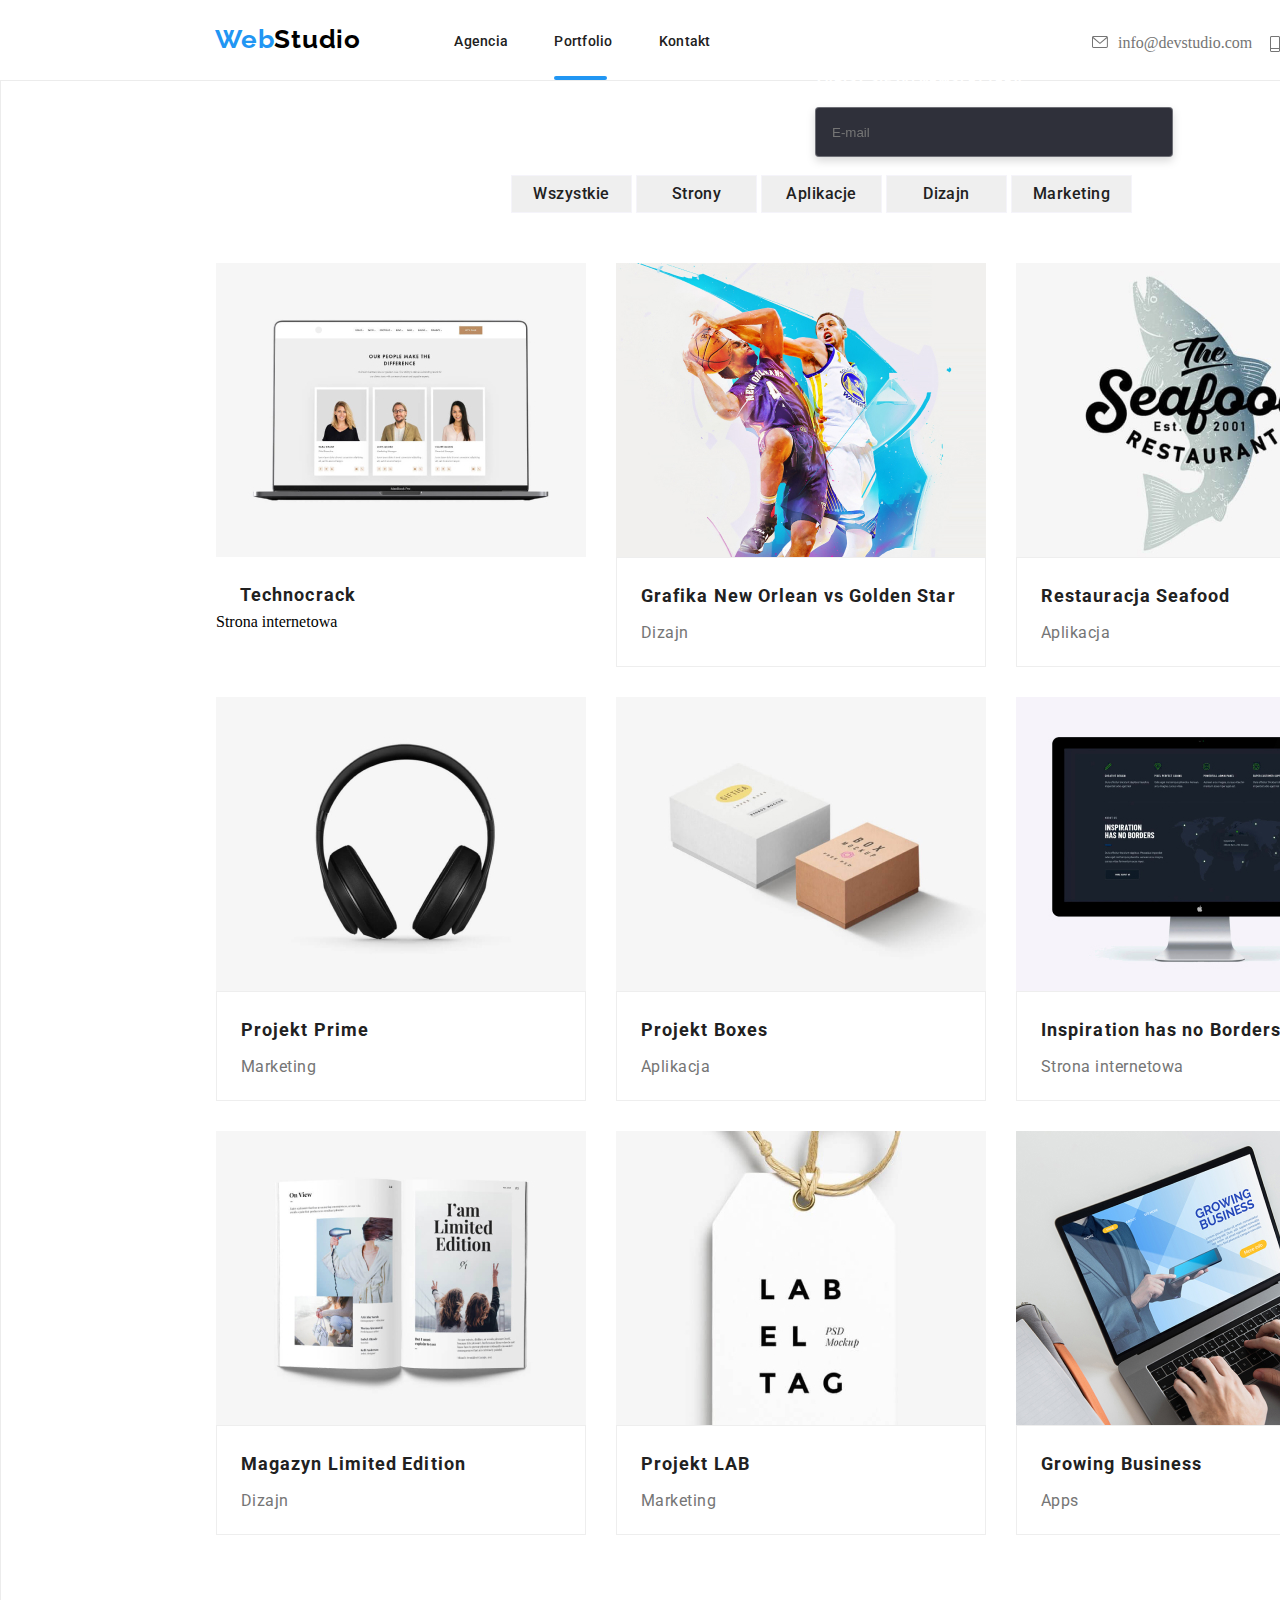
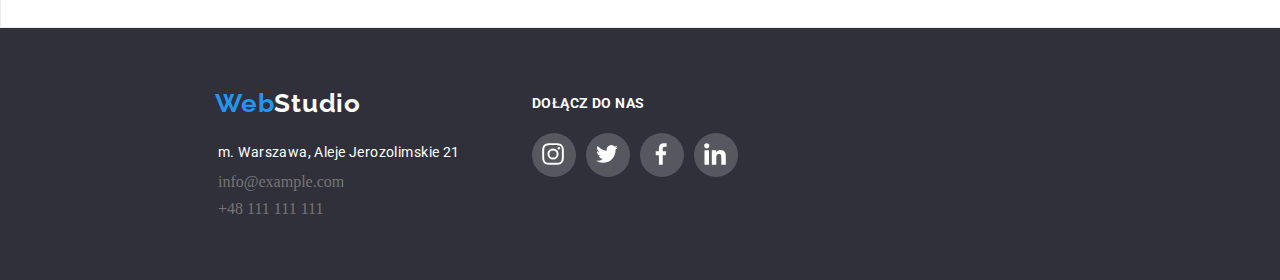
==== commit dba8b325: "gm-06" ====
--- a/portfolio.html
+++ b/portfolio.html
@@ -11,12 +11,12 @@
         rel="stylesheet">
     <link rel="stylesheet" href="./css/style.css">
 </head>
-<body class="container__portfolio">
+<body>
     <!--Portfolio-->
     <div class="conteiner__nav">
     <h2 class="nav_logo"><a class="link" href="index.html"><span>Web</span>Studio</a></h2>
-        <nav>
-            <ul class="social-links">
+        <nav class="container__nav">
+            <ul class="nav__social-links">
                 <li class="active"><a class="nav_link" href="">Agencia</a></li>
                 <li class="active_line"><a class="nav_link" href="">Portfolio</a></li>
                 <li class="active"><a class="nav_link" href="">Kontakt</a></li>
@@ -39,19 +39,19 @@
     </div>
     <!--Portfolio buttons-->
     <div class="section__portfolio">
-        <div class="portfolio_buttons">
-            <button class="buttons">Wszystkie</button>
-            <button class="buttons">Strony</button>
-            <button class="buttons">Aplikacje</button>
-            <button class="buttons">Dizajn</button>
-            <button class="buttons">Marketing</button>           
+        <div class="portfolio__buttons">
+            <button>Wszystkie</button>
+            <button>Strony</button>
+            <button>Aplikacje</button>
+            <button>Dizajn</button>
+            <button>Marketing</button>           
         </div>
         <!--Portfolio images-->
         <div class="section__general_page">
-            <div class="portfolio_images">
-                <div class="portfolio_images_box">
+            <div class="portfolio__images">
+                <div class="portfolio__images_box">
                     <img src="./images/laptop.jpg" alt="Technocrack" width="370" height="294">                
-                    <div class="overlay">
+                    <div class="portfolio__overlay">
                         <p>Technoduck to najnowocześniejsza platforma dystrybucji koronawirusa. Firmy wykorzystują tę platformę do
                             szpiegostwa cyfrowego i ataków na bezpieczne serwery konkurencji.</p>
                     </div>
@@ -61,106 +61,106 @@
                     <p>Strona internetowa</p>
                 </div>
             </div>
-            <div class="portfolio_images">
-                <div class="portfolio_images_box">
+            <div class="portfolio__images">
+                <div class="portfolio__images_box">
                     <img src="./images/basketball.jpg" alt="Poster New Orlean vs Golden Star" width="370" height="294">
-                    <div class="overlay">
-                        <p>Technoduck to najnowocześniejsza platforma dystrybucji koronawirusa. Firmy wykorzystują tę platformę do
-                            szpiegostwa cyfrowego i ataków na bezpieczne serwery konkurencji.</p>
-                    </div>
-                </div>
-                <div class="portfolio_our_work">
+                    <div class="portfolio__overlay">
+                        <p>Technoduck to najnowocześniejsza platforma dystrybucji koronawirusa. Firmy wykorzystują tę platformę do
+                            szpiegostwa cyfrowego i ataków na bezpieczne serwery konkurencji.</p>
+                    </div>
+                </div>
+                <div class="portfolio__our_work">
                     <h4>Grafika New Orlean vs Golden Star</h4>
                     <p>Dizajn</p>
                 </div>
             </div>
-            <div class="portfolio_images">
-                <div class="portfolio_images_box">
+            <div class="portfolio__images">
+                <div class="portfolio__images_box">
                     <img src="./images/Dizajn.jpg" alt="Seafood Restaurant" width="370" height="294">
-                    <div class="overlay">
-                        <p>Technoduck to najnowocześniejsza platforma dystrybucji koronawirusa. Firmy wykorzystują tę platformę do
-                            szpiegostwa cyfrowego i ataków na bezpieczne serwery konkurencji.</p>
-                    </div>
-                </div>
-                <div class="portfolio_our_work">
+                    <div class="portfolio__overlay">
+                        <p>Technoduck to najnowocześniejsza platforma dystrybucji koronawirusa. Firmy wykorzystują tę platformę do
+                            szpiegostwa cyfrowego i ataków na bezpieczne serwery konkurencji.</p>
+                    </div>
+                </div>
+                <div class="portfolio__our_work">
                     <h4>Restauracja Seafood</h4>
                     <p>Aplikacja</p>
                 </div>
             </div>
-            <div class="portfolio_images">
-                <div class="portfolio_images_box">
+            <div class="portfolio__images">
+                <div class="portfolio__images_box">
                     <img src="./images/headphones.jpg" alt="headphones" width="370" height="294">
-                    <div class="overlay">
-                        <p>Technoduck to najnowocześniejsza platforma dystrybucji koronawirusa. Firmy wykorzystują tę platformę do
-                            szpiegostwa cyfrowego i ataków na bezpieczne serwery konkurencji.</p>
-                    </div>
-                </div>
-                <div class="portfolio_our_work">
+                    <div class="portfolio__overlay">
+                        <p>Technoduck to najnowocześniejsza platforma dystrybucji koronawirusa. Firmy wykorzystują tę platformę do
+                            szpiegostwa cyfrowego i ataków na bezpieczne serwery konkurencji.</p>
+                    </div>
+                </div>
+                <div class="portfolio__our_work">
                     <h4>Projekt Prime</h4>
                     <p>Marketing</p>
                 </div>
             </div>
-            <div class="portfolio_images">
-                <div class="portfolio_images_box">
+            <div class="portfolio__images">
+                <div class="portfolio__images_box">
                     <img src="./images/package.jpg" alt="Project Boxes" width="370" height="294">
-                    <div class="overlay">
-                        <p>Technoduck to najnowocześniejsza platforma dystrybucji koronawirusa. Firmy wykorzystują tę platformę do
-                            szpiegostwa cyfrowego i ataków na bezpieczne serwery konkurencji.</p>
-                    </div>
-                </div>
-                <div class="portfolio_our_work">
+                    <div class="portfolio__overlay">
+                        <p>Technoduck to najnowocześniejsza platforma dystrybucji koronawirusa. Firmy wykorzystują tę platformę do
+                            szpiegostwa cyfrowego i ataków na bezpieczne serwery konkurencji.</p>
+                    </div>
+                </div>
+                <div class="portfolio__our_work">
                     <h4>Projekt Boxes</h4>
                     <p>Aplikacja</p>
                 </div>
             </div>
-            <div class="portfolio_images">
-                <div class="portfolio_images_box">
+            <div class="portfolio__images">
+                <div class="portfolio__images_box">
                     <img src="./images/computer_monitor.jpg" alt="computer monitor" width="370" height="294">
-                    <div class="overlay">
-                        <p>Technoduck to najnowocześniejsza platforma dystrybucji koronawirusa. Firmy wykorzystują tę platformę do
-                            szpiegostwa cyfrowego i ataków na bezpieczne serwery konkurencji.</p>
-                    </div>
-                </div>
-                <div class="portfolio_our_work">
+                    <div class="portfolio__overlay">
+                        <p>Technoduck to najnowocześniejsza platforma dystrybucji koronawirusa. Firmy wykorzystują tę platformę do
+                            szpiegostwa cyfrowego i ataków na bezpieczne serwery konkurencji.</p>
+                    </div>
+                </div>
+                <div class="portfolio__our_work">
                     <h4>Inspiration has no Borders</h4>
                     <p>Strona internetowa</p>
                 </div>
             </div>
-            <div class="portfolio_images">
-                <div class="portfolio_images_box">
+            <div class="portfolio__images">
+                <div class="portfolio__images_box">
                     <img src="./images/Journal.jpg" alt="Journal" width="370" height="294">
-                    <div class="overlay">
-                        <p>Technoduck to najnowocześniejsza platforma dystrybucji koronawirusa. Firmy wykorzystują tę platformę do
-                            szpiegostwa cyfrowego i ataków na bezpieczne serwery konkurencji.</p>
-                    </div>
-                </div>
-                <div class="portfolio_our_work">
+                    <div class="portfolio__overlay">
+                        <p>Technoduck to najnowocześniejsza platforma dystrybucji koronawirusa. Firmy wykorzystują tę platformę do
+                            szpiegostwa cyfrowego i ataków na bezpieczne serwery konkurencji.</p>
+                    </div>
+                </div>
+                <div class="portfolio__our_work">
                     <h4>Magazyn Limited Edition</h4>
                     <p>Dizajn</p>
                 </div>
             </div>
-            <div class="portfolio_images">
-                <div class="portfolio_images_box">
+            <div class="portfolio__images">
+                <div class="portfolio__images_box">
                     <img src="./images/tag.jpg" alt="tag" width="370" height="294">
-                    <div class="overlay">
-                        <p>Technoduck to najnowocześniejsza platforma dystrybucji koronawirusa. Firmy wykorzystują tę platformę do
-                            szpiegostwa cyfrowego i ataków na bezpieczne serwery konkurencji.</p>
-                    </div>
-                </div>
-                <div class="portfolio_our_work">
+                    <div class="portfolio__overlay">
+                        <p>Technoduck to najnowocześniejsza platforma dystrybucji koronawirusa. Firmy wykorzystują tę platformę do
+                            szpiegostwa cyfrowego i ataków na bezpieczne serwery konkurencji.</p>
+                    </div>
+                </div>
+                <div class="portfolio__our_work">
                     <h4>Projekt LAB</h4>
                     <p>Marketing</p>
                 </div>
             </div>
-            <div class="portfolio_images">
-                <div class="portfolio_images_box">
+            <div class="portfolio__images">
+                <div class="portfolio__images_box">
                     <img src="./images/business_plan.jpg" alt="computer work" width="370" height="294">
-                    <div class="overlay">
-                        <p>Technoduck to najnowocześniejsza platforma dystrybucji koronawirusa. Firmy wykorzystują tę platformę do
-                            szpiegostwa cyfrowego i ataków na bezpieczne serwery konkurencji.</p>
-                    </div>
-                </div>
-                <div class="portfolio_our_work">
+                    <div class="portfolio__overlay">
+                        <p>Technoduck to najnowocześniejsza platforma dystrybucji koronawirusa. Firmy wykorzystują tę platformę do
+                            szpiegostwa cyfrowego i ataków na bezpieczne serwery konkurencji.</p>
+                    </div>
+                </div>
+                <div class="portfolio__our_work">
                     <h4>Growing Business</h4>
                     <p>Apps</p>
                 </div>
@@ -169,11 +169,11 @@
     </div>
     <!--Portfolio adress-->
     <div class="container__adress_portfolio">
-        <h2 class="web_studio"><span>Web</span>Studio</h2>
+        <h2 class="portfolio__web_studio"><span>Web</span>Studio</h2>
         <ul class="web_studio_link">
-            <li class="social-links_link">m. Warszawa, Aleje Jerozolimskie 21</li>
-            <li class="mail">info@example.com</li>
-            <li class="mail">+48 111 111 111</li>
+            <li class="portfolio__adres">m. Warszawa, Aleje Jerozolimskie 21</li>
+            <li class="web_studio__mail">info@example.com</li>
+            <li class="web_studio__mail">+48 111 111 111</li>
         </ul>
         <div>
             <h2 class="join_us_heading">Dołącz do nas</h2>
@@ -210,8 +210,12 @@
             <h2 class="sign_up_heading">Zapisz się do newslettera</h2>
             <form>
                 <input class="sign_up_input" type="email" name="email" placeholder="E-mail">
-                <button class="sign_up_button">Zapisz się<span><svg class="Sign_up_icon" xmlns="http://www.w3.org/2000/svg" width="24" height="24">
-                    <path d="M24 0 0 13.5l7.67 2.84L19.5 5.25l-8.998 12.14.007.002-.009-.002V24l4.301-5.018L20.251 21 24 0Z" fill="#FFFFFF" /></svg></span>
+                <button class="sign_up_button-portfolio">
+                    <p>Zapisz się</p><span><svg class="sign_up_icon" xmlns="http://www.w3.org/2000/svg" width="24" height="24"
+                            viewBox="0 0 24 24">
+                            <path d="M24 0 0 13.5l7.67 2.84L19.5 5.25l-8.998 12.14.007.002-.009-.002V24l4.301-5.018L20.251 21 24 0Z"
+                                fill="#FFFFFF" />
+                        </svg></span>
                 </button>
             </form>
         </div>
--- a/css/style.css
+++ b/css/style.css
@@ -3,10 +3,18 @@
     margin: 0;
 }
 
+a {
+    color: #000000;
+    text-decoration: none;
+}
+
+li {
+    list-style: none;
+}
+
 /* Web Studio */
 
 .conteiner__nav {
-    width: 1600px;
     height: 80px;
 }
 
@@ -29,16 +37,13 @@
     color: #2196F3;
 }
 
-a {
-    color: #000000;
-    text-decoration: none;
-}
-
-li {
-    list-style: none;
-}
-
-.social-links {
+.nav__links {
+    display: flex;
+    justify-content: space-between;
+    align-items: center;
+}
+
+.nav__social-links {
     display: flex;
     justify-content: center;
     width: 259px;
@@ -59,7 +64,7 @@
     border-radius: 2px;
 }
 
-.active:hover {    
+.active:hover {
     background: #2196F3;
     transition-duration: 3000ms;
     transition-timing-function: linear;
@@ -80,7 +85,7 @@
 .nav_link:hover,
 .nav_link:focus {
     color: #2196F3;
-    transition: 350ms linear;   
+    transition: 350ms linear;
 }
 
 .link_link_nav {
@@ -99,7 +104,7 @@
 }
 
 .link_link_icon {
-    margin-top: 2px;    
+    margin-top: 2px;
 }
 
 .link_link:hover,
@@ -131,7 +136,7 @@
     text-align: center;
     letter-spacing: 0.06em;
     text-transform: uppercase;
-    color: #FFFFFF;   
+    color: #FFFFFF;
 }
 
 .order_the_service_button {
@@ -154,28 +159,21 @@
 
 /* What we do */
 
-.section__post {
-    max-width: 1200px; 
-    min-height: 731px; 
-    margin-left: 215px;
+.container {
+    width: 1200px;
+    margin: 0 auto;
+    margin-left: 160px;
+}
+
+.post__lorem-ipsum {
+    display: flex;
+    flex-direction: row;
+    gap: 30px;
     margin-top: 94px;
-}
-
-.post_item {
-    display: flex;
-    width: 1190px;
-    height: 251px;
-    border: 5px;
-    margin: auto;
-    margin-left: -30px;
-    list-style: none;
-}
-
-.post_article {
-    margin: 20px;
-}
-
-.post_article h5 {
+    margin-left: 10px;
+}
+
+.post__lorem-ipsum h5 {
     font-family: 'Roboto';
     font-style: normal;
     margin-top: 30px;
@@ -187,7 +185,7 @@
     color: #212121;
 }
 
-.post_article p {
+.post__lorem-ipsum p {
     position: absolute;
     width: 270px;
     height: 75px;
@@ -201,14 +199,14 @@
     color: #757575;
 }
 
-.icon_item {
+.post__icon_svg {
     justify-content: center;
     align-items: center;
     background: #F5F4FA;
     border-radius: 4px;
 }
 
-.post_icon_item {
+.post__icon_item {
     display: flex;
     justify-content: center;
     align-items: center;
@@ -218,27 +216,31 @@
     border-radius: 4px;
 }
 
-.post-heading {
-    margin-top: 94px;
+.post__heading {
+    position: absolute;
+    width: 360px;
+    height: 42px;
+    left: 624px;
+    top: 1119px;    
     font-family: 'Roboto';
     font-style: normal;
     font-weight: 700;
     font-size: 36px;
     line-height: 42px;
     text-align: center;
-    letter-spacing: 0.03em;
+    letter-spacing: 0.03em;    
     color: #212121;
 }
 
-.post-images {
-    display: flex;
-    margin-top: 50px;
-    gap: 40px;
-    margin-top: 70px;
-    list-style: none;
-}
-
-.post_description P {
+.post__What-we-do {
+    display: flex;
+    flex-direction: row;
+    gap: 30px;
+    margin-top: 290px;
+    margin-left: 10px;
+}
+
+.post__description P {
     display: flex;
     align-items: center;
     justify-content: center;
@@ -260,14 +262,16 @@
 /* Our team*/
 
 .section__our_team {
+    position: absolute;
     width: 1600px;
     height: 708px;
-    margin-top: 50px;
+    left: 0px;
+    top: 1599px;    
     background: #F5F4FA;
-    border: 1px dotted #F5F4FA;
-}
-
-.our_team_heading {
+}
+
+.our_team__heading {
+    display: block;
     position: absolute;
     width: 220px;
     height: 42px;
@@ -283,17 +287,15 @@
     color: #212121;
 }
 
-.our_team_employees {
-    display: flex;
-    width: 1200px;
-    margin: 0 auto;
-    height: 368px;
+.our-team__container {
+    display: flex;
+    flex-direction: row;
+    gap: 30px;
     margin-top: 186px;
-    margin-left: 215px;
-    gap: 39px;
-}
-
-.employee {
+    margin-left: 10px;
+}
+
+.our-team__employee {
     width: 270px;
     height: 428px;
     background: #FFFFFF;
@@ -303,7 +305,7 @@
     border-radius: 0px 0px 4px 4px;
 }
 
-.employee h4 {
+.our-team__employee h4 {
     margin-top: 25px;
     font-family: 'Roboto';
     font-style: normal;
@@ -314,7 +316,7 @@
     color: #212121;
 }
 
-.employee p {
+.our-team__employee p {
     margin-top: 10px;
     font-family: 'Roboto';
     font-style: normal;
@@ -326,73 +328,83 @@
     color: #757575;
 }
 
-.employee_icons {
+.our-team__employee_icons {
     display: flex;
     gap: 10px;
     margin-left: 34px;
-}
-
-.social_media_icon {
+    margin-top: 10px;
+}
+
+.our-team__media_icon {
     display: flex;
     justify-content: center;
     align-items: center;
     width: 44px;
     height: 44px;
     border-radius: 50%;
-    fill: #afb1b8;
-}
-
-.social_media_icon:hover,
-.social_media_icon:focus {
-    background-color: #2196F3;
-    fill: #FFFFFF;
-    color: #FFFFFF;
-    transition: 500ms linear;
+    color: #AFB1B8;
+    fill: #AFB1B8;
+}
+
+.our-team__media_icon:hover,
+.our-team__media_icon:focus {
+        background-color: #2196F3;
+        color: #FFFFFF;
+        fill: #FFFFFF;
+        transition: 350ms linear;
 }
 
 /* Our customers */
 
 .section__our_customers {
+    position: absolute;
+    top: 2307px;
     max-width: 1600px;
     min-height: 372px;
     border: 1px double white;
 }
 
 .our_customers_heading {
+    position: absolute;
+    width: 201px;
+    height: 42px;
+    left: 701px;
+    top: 94px;
     font-family: 'Roboto';
     font-style: normal;
     font-weight: 700;
     font-size: 36px;
-    margin-top: 94px;
-    margin-left: 701px;
     line-height: 42px;
+    text-align: center;
     letter-spacing: 0.03em;
     color: #212121;
 }
 
-.our_customers_icons {
-    display: flex;
-    gap: 35px;
-    margin-left: 215px;
-    margin-top: 50px;
-}
-
-.customers_icons {
-    display: flex;
-    justify-content: center;
-    align-items: center;
+.our_customers__icons {
+    display: flex;
+    flex-direction: row;
+    width: 1170px;
+    height: 184px;
+    margin-top: 186px;
+    margin-left: -10px;
+}
+
+.our_customers__link {
+    display: flex;
+    flex-direction: row;
+    margin: 16px;
     width: 170px;
     height: 92px;
+    color: #AFB1B8;
     border: 1px solid #AFB1B8;
     border-radius: 4px;
-    fill: #AFB1B8;
-}
-
-.customers_icons:hover,
-.customers_icons:focus {
-    fill: #2196F3;
+}
+
+.our_customers__link:hover,
+.our_customers__link:focus {
     border: 1px solid #2196F3;
-    transition: 500ms linear;
+    color: #2196F3;
+    transition: 350ms linear;
 }
 
 /* Web Studio adress */
@@ -402,31 +414,35 @@
     width: 1600px;
     height: 252px;
     left: 0px;
-    background: #2F303A;  
+    top: 2679px;
+    background: #2F303A;
 }
 
 .web_studio {
+    position: absolute;
+    width: 145px;
+    height: 31px;
+    left: 215px;
+    top: 60px;
     font-family: 'Raleway';
     font-style: normal;
-    margin-top: 60px;
-    margin-left: 215px;
     font-weight: 700;
     font-size: 26px;
-    line-height: 31px;
-    letter-spacing: 0.03em;
+    line-height: 31px;    
+    letter-spacing: 0.03em;    
     color: #FFFFFF;
 }
 
 .web_studio_link {
     display: flex;
     flex-direction: column;
-    margin-top: 20px;
+    margin-top: 111px;
     margin-left: 177px;
     gap: 9px;
     list-style: none;
 }
 
-.social-links_link {
+.portfolio__adres {
     font-family: 'Roboto';
     font-style: normal;
     font-weight: 400;
@@ -436,7 +452,7 @@
     color: #FFFFFF;
 }
 
-.mail  {
+.web_studio__mail {
     color: #757575;
 }
 
@@ -464,7 +480,7 @@
 }
 
 .join_us_icon {
-    display: flex; 
+    display: flex;
     align-items: center;
     justify-content: space-around;
     width: 44px;
@@ -477,14 +493,16 @@
 .join_us_icon:hover,
 .join_us_icon:focus {
     background-color: #2196F3;
-    transition: 500ms linear;   
+    transition: 500ms linear;
+
 }
 
 .sign_up {
-    width: 580px;
+position: absolute;
+    width: 570px;
     height: 86px;
-    margin-top: -90px;
-    margin-left: 815px;
+    left: 815px;
+    top: 72px;
 }
 
 .sign_up_heading {
@@ -494,7 +512,7 @@
     font-size: 14px;
     line-height: 16px;
     letter-spacing: 0.03em;
-    text-transform: uppercase;    
+    text-transform: uppercase;
     color: #FFFFFF;
 }
 
@@ -510,21 +528,37 @@
     border-radius: 4px;
 }
 
- .sign_up_button {
-    top: 10px;
-    left: 42px;
+.sign_up_button {
+    position: absolute;
+    top: 33px;
+    left: 370px;
     width: 200px;
     height: 50px;
+    background: #2196F3;
+    box-shadow: 0px 4px 4px rgba(0, 0, 0, 0.15);
+    border-radius: 4px;
+    border: none;
+}
+
+.sign_up_button p {
+    position: absolute;
+    width: 85px;
+    height: 30px;
+    left: 40px;
     font-family: 'Roboto';
     font-style: normal;
     font-weight: 700;
     font-size: 16px;
     line-height: 30px;
-    background: #2196F3;
-    box-shadow: 0px 4px 4px rgba(0, 0, 0, 0.15);
-    border-radius: 4px;
-    border: none;
-    color: #FFFFFF;
+    align-items: center;
+    text-align: center;
+    letter-spacing: 0.06em;
+    color: #FFFFFF;
+}
+
+.sign_up_icon {
+    margin-left: 100px;
+    margin-top: 5px;
 }
 
 
@@ -548,7 +582,7 @@
     border: 1px solid #ECECEC;
 }
 
-.portfolio_buttons {
+.portfolio__buttons {
     display: block;
     margin-left: 510px;
     margin-top: 94px;
@@ -556,7 +590,7 @@
 
 }
 
-.buttons {
+.portfolio__buttons button {
     font-family: 'Roboto';
     font-style: normal;
     width: 121px;
@@ -566,12 +600,12 @@
     line-height: 26px;
     text-align: center;
     letter-spacing: 0.03em;
-    color: #212121; 
+    color: #212121;
     border: 1px double #F5F4FA;
 }
 
-.buttons:hover,
-.buttons:focus {
+.portfolio__buttons button:hover,
+.portfolio__buttons button:focus {
     background-color: #2196F3;
     color: #FFFFFF;
     transition: 500ms linear;
@@ -587,20 +621,20 @@
     margin-top: 50px;
 }
 
-.portfolio_images {
+.portfolio__images {
     width: 370px;
     height: 404px;
     background: #FFFFFF;
 }
 
-.portfolio_images_box {
+.portfolio__images_box {
     position: relative;
     width: 370px;
     height: 294px;
     overflow: hidden;
 }
 
-.overlay {
+.portfolio__overlay {
     position: absolute;
     width: 370px;
     height: 297px;
@@ -610,7 +644,7 @@
     transition: 250ms cubic-bezier(0.4, 0, 0.2, 1);
 }
 
-.overlay p {
+.portfolio__overlay p {
     font-family: 'Roboto';
     width: 322px;
     height: 140px;
@@ -625,23 +659,23 @@
 
 }
 
-.portfolio_images_box:hover .overlay {
+.portfolio__images_box:hover .portfolio__overlay {
     transform: translateY(-100%);
     overflow: hidden;
 }
 
-.portfolio_images:hover  {
+.portfolio__images:hover {
     box-shadow: 0px 1px 1px rgba(0, 0, 0, 0.12), 0px 4px 4px rgba(0, 0, 0, 0.06), 1px 4px 6px rgba(0, 0, 0, 0.16);
 }
 
-.portfolio_our_work {
+.portfolio__our_work {
     background-color: #FFFFFF;
     width: 370px;
     height: 110px;
     border: 1px solid #EEEEEE;
 }
 
-.portfolio_images h4 {
+.portfolio__images h4 {
     margin-top: 20px;
     margin-left: 24px;
     font-family: 'Roboto';
@@ -653,7 +687,7 @@
     color: #212121;
 }
 
-.portfolio_our_work p {
+.portfolio__our_work p {
     margin-top: 4px;
     margin-left: 24px;
     font-family: 'Roboto';
@@ -674,7 +708,48 @@
     background-color: #2F303A;
     border: 1px solid #2F303A;
 }
-  
+
+.portfolio__web_studio {
+    position: absolute;
+    left: 215px;
+    top: 1688px;
+    font-family: 'Raleway';
+    font-style: normal;
+    font-weight: 700;
+    font-size: 26px;
+    line-height: 31px;    
+    letter-spacing: 0.03em;    
+    color: #FFFFFF;
+}
+
+.sign_up_button-portfolio {
+    position: absolute;
+    width: 200px;
+    height: 50px;
+    left: 1185px;
+    top: 1723px;    
+    background: #2196F3;
+    box-shadow: 0px 4px 4px rgba(0, 0, 0, 0.15);
+    border-radius: 4px;
+    border: none;
+}
+
+.sign_up_button-portfolio p {
+    position: absolute;
+    width: 85px;
+    height: 30px;
+    left: 40px;
+    font-family: 'Roboto';
+    font-style: normal;
+    font-weight: 700;
+    font-size: 16px;
+    line-height: 30px;
+    align-items: center;
+    text-align: center;
+    letter-spacing: 0.06em;
+    color: #FFFFFF;
+}
+
 
 
 
@@ -691,31 +766,33 @@
 }
 
 .conteiner__modal_window {
-    box-sizing: border-box;
-    margin-top: 221px;
-    margin-left: 536px;
+    position: absolute;
+    top: 50%;
+    left: 50%;
+    transform: translate(-50%, -50%);
     width: 528px;
     min-height: 581px;
     background-color: #FFFFFF;
-    animation: animate100 2000ms;
-}
-
-@keyframes animate100 {
-  0% {
-    transform: scale(0);
-  }
-
-  100% {
-    transform: scale(1);
-  }
+    animation: animate 2000ms;
+}
+
+@keyframes animate {
+    0% {
+        transform: scale(0);
+    }
+
+    100% {
+        transform: scale(1);
+    }
 }
 
 .close-btn {
-    position: absolute;
+    display: block;
     width: 30px;
     height: 30px;
     margin-top: 8px;
-    margin-left: 490px;
+    margin-right: 8px;
+    margin-left: auto;
     border-radius: 50%;
     background: #000000;
     border: 1px solid rgba(0, 0, 0, 0.1);
@@ -732,7 +809,6 @@
 
 .modal_heading {
     position: absolute;
-    margin-top: 40px;
     margin-left: 70px;
     font-family: 'Roboto';
     font-style: normal;
@@ -740,7 +816,7 @@
     font-size: 20px;
     line-height: 23px;
     text-align: center;
-    letter-spacing: 0.03em;    
+    letter-spacing: 0.03em;
 }
 
 .form_data_model {
@@ -751,7 +827,7 @@
 }
 
 .modal {
-    margin-top: 70px;
+    margin-top: 32px;
 }
 
 .modal_form {
@@ -766,8 +842,8 @@
     font-style: normal;
     font-weight: 400;
     font-size: 12px;
-    line-height: 14px;    
-    letter-spacing: 0.01em;    
+    line-height: 14px;
+    letter-spacing: 0.01em;
     color: #757575;
 }
 
@@ -818,14 +894,14 @@
 
 .modal_regulamin {
     position: absolute;
-    margin-top: 435px;
-    margin-left: -420px;
+    top: 435px;
+    left: 80px;
     font-family: 'Roboto';
     font-style: normal;
     font-weight: 400;
     font-size: 14px;
-    line-height: 24px;    
-    letter-spacing: 0.03em;    
+    line-height: 24px;
+    letter-spacing: 0.03em;
     color: #757575;
 }
 
@@ -835,7 +911,7 @@
     display: block;
     width: 16px;
     height: 15px;
-    margin-left: -25px;
+    left: -25px;
     top: 3px;
     border: 1px solid #212121;
     border-radius: 4px;
@@ -853,10 +929,11 @@
 }
 
 .modal_checkbox_button {
+    position: absolute;
     width: 200px;
     height: 50px;
-    margin-top: 480px;
-    margin-left: -330px;
+    top: 491px;
+    left: 164px;
     background: #2196F3;
     box-shadow: 0px 4px 4px rgba(0, 0, 0, 0.15);
     border-radius: 4px;
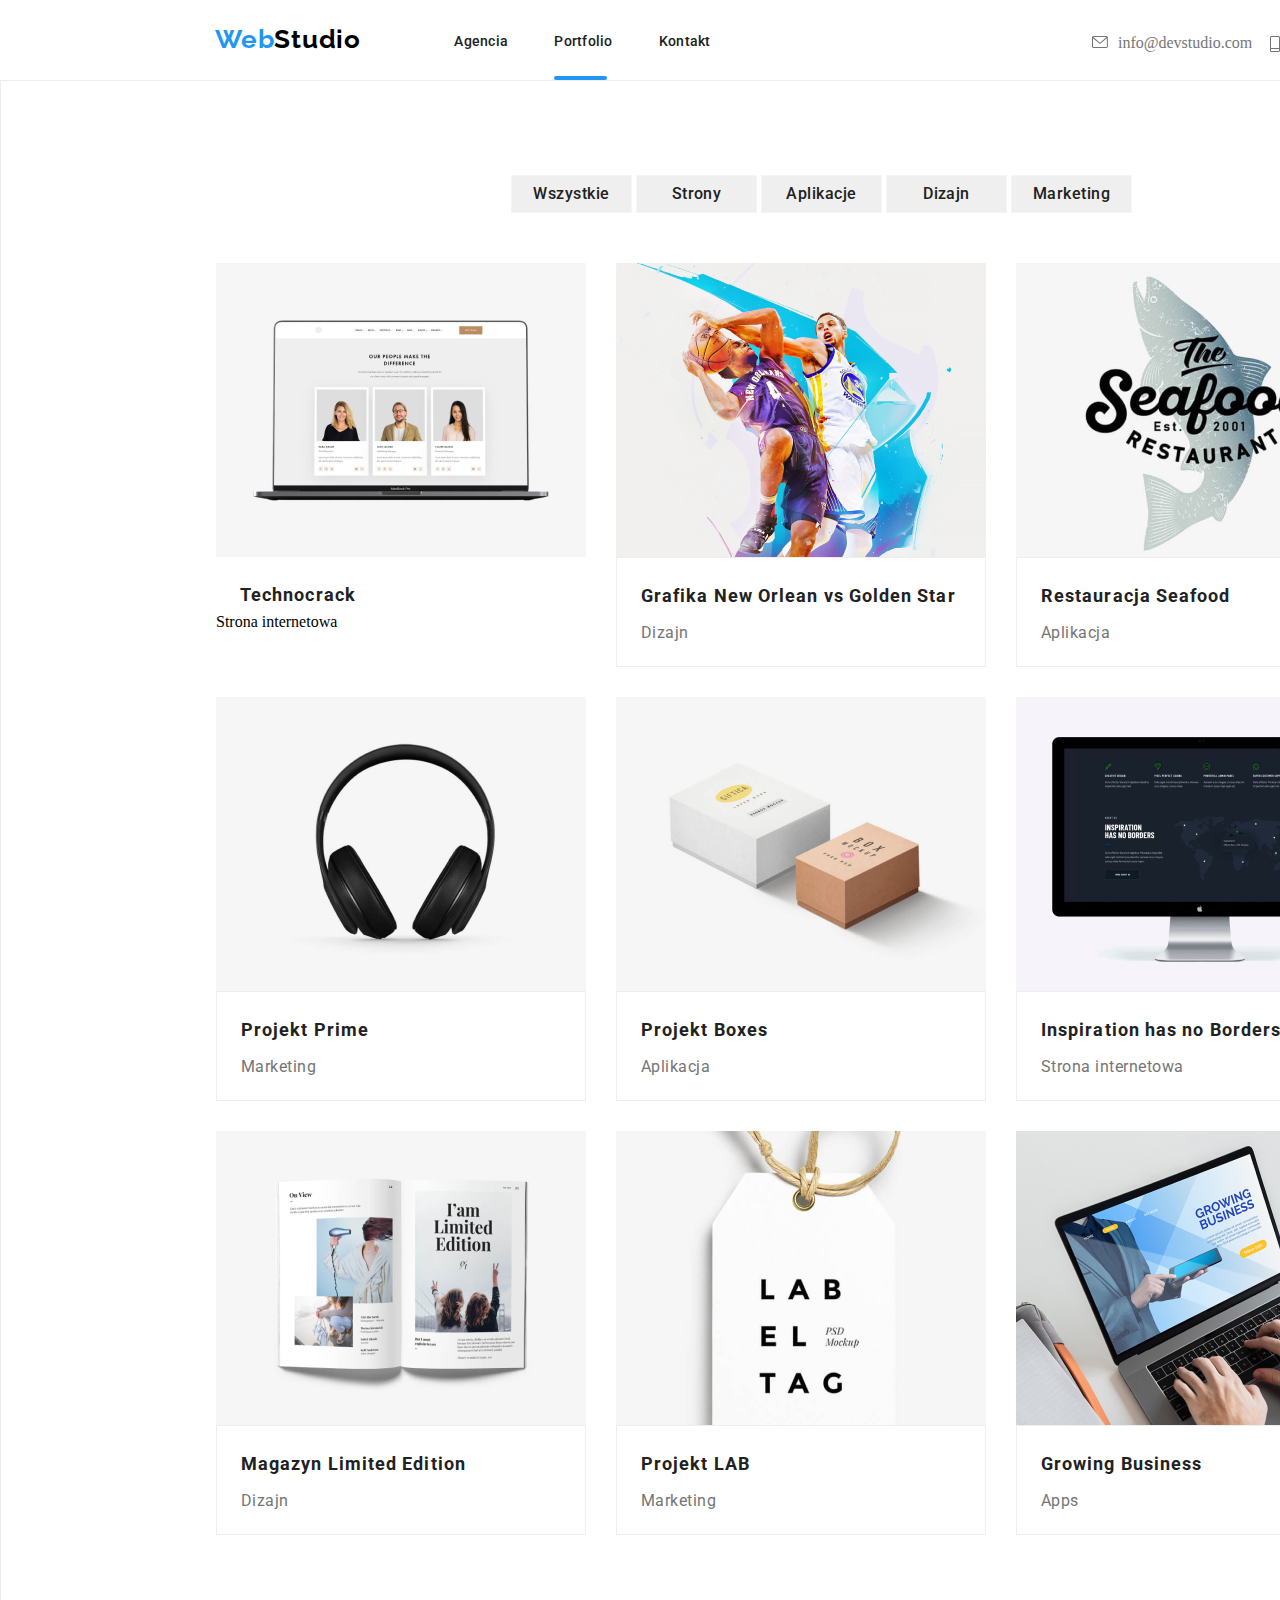
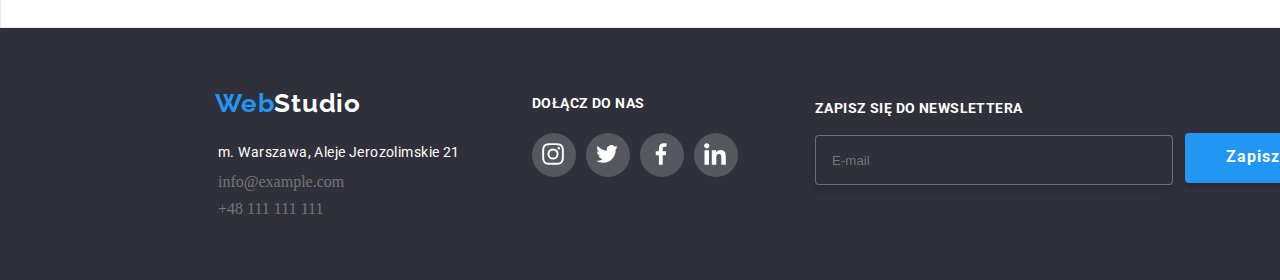
==== commit 46f67c67: "gm-06" ====
--- a/portfolio.html
+++ b/portfolio.html
@@ -206,11 +206,11 @@
                 </a>
             </div>
         </div>
-        <div class="sign_up">
+        <div class="portfolio__sign_up">
             <h2 class="sign_up_heading">Zapisz się do newslettera</h2>
             <form>
                 <input class="sign_up_input" type="email" name="email" placeholder="E-mail">
-                <button class="sign_up_button-portfolio">
+                <button class="sign_up_button">
                     <p>Zapisz się</p><span><svg class="sign_up_icon" xmlns="http://www.w3.org/2000/svg" width="24" height="24"
                             viewBox="0 0 24 24">
                             <path d="M24 0 0 13.5l7.67 2.84L19.5 5.25l-8.998 12.14.007.002-.009-.002V24l4.301-5.018L20.251 21 24 0Z"
--- a/css/style.css
+++ b/css/style.css
@@ -722,7 +722,15 @@
     color: #FFFFFF;
 }
 
-.sign_up_button-portfolio {
+.portfolio__sign_up {
+    position: absolute;
+        width: 570px;
+        height: 86px;
+        left: 815px;
+        top: 1700px;
+}
+
+.portfolio__sign_up_button {
     position: absolute;
     width: 200px;
     height: 50px;
@@ -734,7 +742,7 @@
     border: none;
 }
 
-.sign_up_button-portfolio p {
+.portfolio__sign_up_button p {
     position: absolute;
     width: 85px;
     height: 30px;
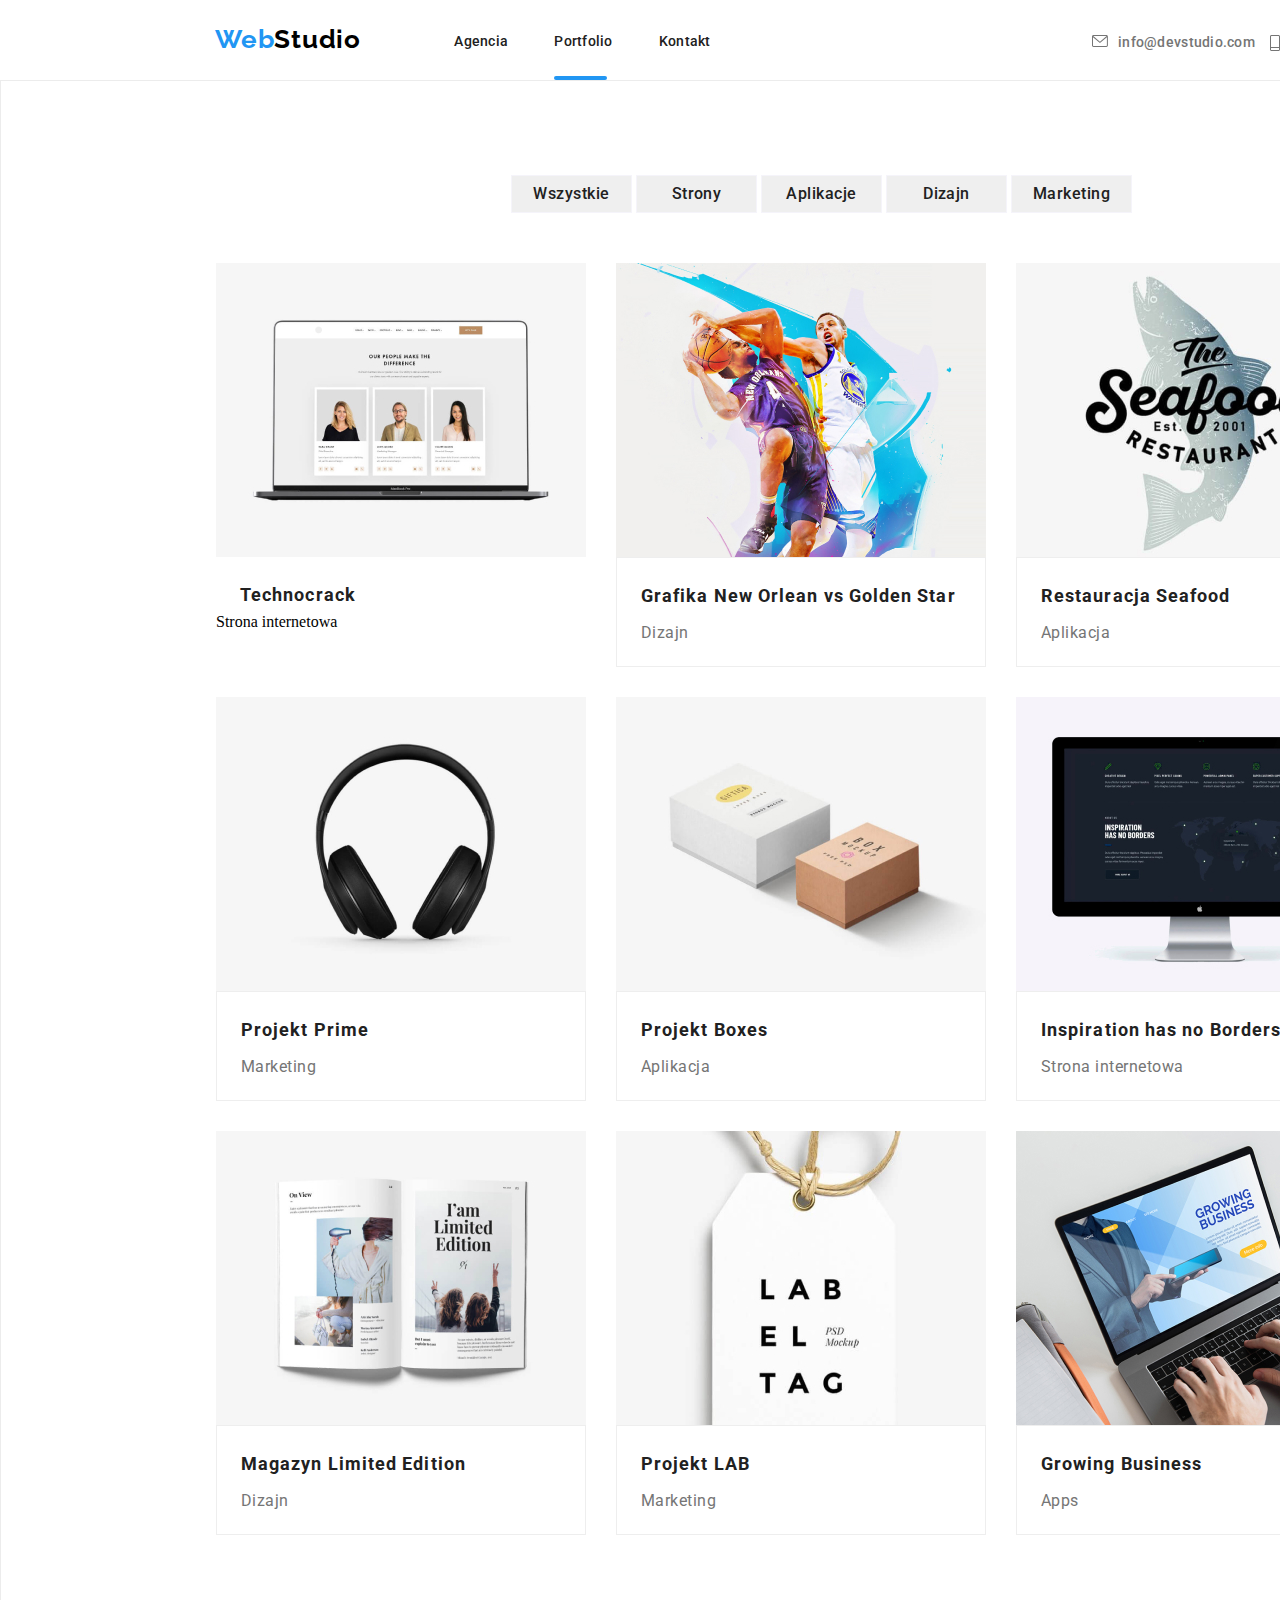
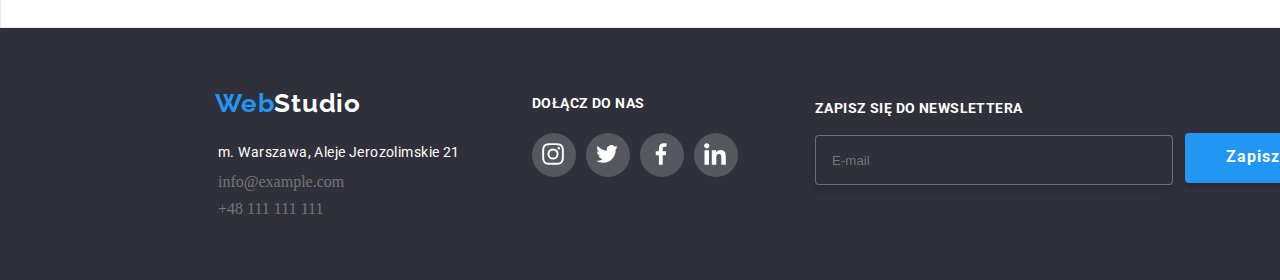
==== commit 9f4794c2: "gm-06" ====
--- a/portfolio.html
+++ b/portfolio.html
@@ -13,7 +13,7 @@
 </head>
 <body>
     <!--Portfolio-->
-    <div class="conteiner__nav">
+    <div class="section__nav">
     <h2 class="nav_logo"><a class="link" href="index.html"><span>Web</span>Studio</a></h2>
         <nav class="container__nav">
             <ul class="nav__social-links">
--- a/css/style.css
+++ b/css/style.css
@@ -12,9 +12,13 @@
     list-style: none;
 }
 
+:root {
+    --primary-color: #2196F3;
+}
+
 /* Web Studio */
 
-.conteiner__nav {
+.section__nav {
     height: 80px;
 }
 
@@ -30,11 +34,10 @@
     font-size: 26px;
     line-height: 31px;
     letter-spacing: 0.03em;
-    color: #2196F3;
 }
 
 span {
-    color: #2196F3;
+    color: var(--primary-color);
 }
 
 .nav__links {
@@ -60,12 +63,12 @@
     margin-top: 26px;
     width: 53px;
     height: 4px;
-    background: #2196F3;
+    background: var(--primary-color);
     border-radius: 2px;
 }
 
 .active:hover {
-    background: #2196F3;
+    background: var(--primary-color);
     transition-duration: 3000ms;
     transition-timing-function: linear;
 }
@@ -84,7 +87,7 @@
 
 .nav_link:hover,
 .nav_link:focus {
-    color: #2196F3;
+    color: var(--primary-color);
     transition: 350ms linear;
 }
 
@@ -100,16 +103,22 @@
     display: flex;
     gap: 10px;
     width: 178px;
+    font-family: 'Roboto';
+    font-style: normal;
+    font-weight: 500;
+    font-size: 14px;
+    line-height: 16px;
+    letter-spacing: 0.02em;
     color: #757575;
 }
 
 .link_link_icon {
-    margin-top: 2px;
+    margin-top: 1px;
 }
 
 .link_link:hover,
 .link_link:focus {
-    color: #2196F3;
+    color: var(--primary-color);
     transition: 350ms linear;
 }
 
@@ -118,7 +127,6 @@
 .section__order_the_service {
     width: 1600px;
     height: 600px;
-    background-color: #2F303A;
     background-image: url(../images/car_design.jpg);
 }
 
@@ -126,16 +134,16 @@
     position: absolute;
     width: 696px;
     height: 120px;
-    margin-left: 452px;
-    margin-top: 200px;
+    left: 452px;
+    top: 280px;
     font-family: 'Roboto';
     font-style: normal;
     font-weight: 900;
     font-size: 44px;
-    line-height: 60px;
+    line-height: 60px;    
     text-align: center;
     letter-spacing: 0.06em;
-    text-transform: uppercase;
+    text-transform: uppercase;    
     color: #FFFFFF;
 }
 
@@ -143,34 +151,34 @@
     position: absolute;
     width: 200px;
     height: 50px;
-    margin-left: 700px;
-    margin-top: 350px;
-    background: #2196F3;
-    color: #FFFFFF;
-    font-family: 'Roboto';
-    font-style: normal;
-    font-weight: 700;
-    font-size: 16px;
-    line-height: 30px;
+    left: 700px;
+    top: 430px;
+    background: var(--primary-color);
     box-shadow: 0px 4px 4px rgba(0, 0, 0, 0.15);
     border-radius: 4px;
+    color: #FFFFFF;
     border: none;
 }
 
 /* What we do */
 
+.section__lorem-ipsum {
+    position: absolute;
+    width: 1600px;
+    height: 395px;
+    top: 680px;
+}
+
 .container {
-    width: 1200px;
+    width: 1170px;
     margin: 0 auto;
-    margin-left: 160px;
 }
 
 .post__lorem-ipsum {
     display: flex;
-    flex-direction: row;
     gap: 30px;
+    margin-left: -40px;
     margin-top: 94px;
-    margin-left: 10px;
 }
 
 .post__lorem-ipsum h5 {
@@ -216,28 +224,30 @@
     border-radius: 4px;
 }
 
+.section__What-we-do {
+    position: absolute;
+    width: 1600px;
+    height: 566px;
+    top: 1119px;
+}
+
 .post__heading {
-    position: absolute;
-    width: 360px;
-    height: 42px;
-    left: 624px;
-    top: 1119px;    
     font-family: 'Roboto';
     font-style: normal;
     font-weight: 700;
     font-size: 36px;
     line-height: 42px;
     text-align: center;
-    letter-spacing: 0.03em;    
+    letter-spacing: 0.03em;
     color: #212121;
 }
 
-.post__What-we-do {
-    display: flex;
-    flex-direction: row;
+.post__container {
+    display: flex;
     gap: 30px;
-    margin-top: 290px;
-    margin-left: 10px;
+    margin-left: -40px;
+    margin-top: 50px;
+
 }
 
 .post__description P {
@@ -287,12 +297,11 @@
     color: #212121;
 }
 
-.our-team__container {
-    display: flex;
-    flex-direction: row;
+.our_team__container {
+    display: flex;
     gap: 30px;
+    margin-left: -40px;
     margin-top: 186px;
-    margin-left: 10px;
 }
 
 .our-team__employee {
@@ -331,8 +340,7 @@
 .our-team__employee_icons {
     display: flex;
     gap: 10px;
-    margin-left: 34px;
-    margin-top: 10px;
+    margin-left: 32px;
 }
 
 .our-team__media_icon {
@@ -348,7 +356,7 @@
 
 .our-team__media_icon:hover,
 .our-team__media_icon:focus {
-        background-color: #2196F3;
+        background-color: var(--primary-color);
         color: #FFFFFF;
         fill: #FFFFFF;
         transition: 350ms linear;
@@ -358,10 +366,9 @@
 
 .section__our_customers {
     position: absolute;
+    width: 1600px;
+    height: 372px;
     top: 2307px;
-    max-width: 1600px;
-    min-height: 372px;
-    border: 1px double white;
 }
 
 .our_customers_heading {
@@ -380,19 +387,16 @@
     color: #212121;
 }
 
-.our_customers__icons {
+.our_customers__container {
+    display: flex;
+    gap: 30px;
+    margin-left: -40px;
+    margin-top: 186px;
+}
+
+.our_customers__link {
     display: flex;
     flex-direction: row;
-    width: 1170px;
-    height: 184px;
-    margin-top: 186px;
-    margin-left: -10px;
-}
-
-.our_customers__link {
-    display: flex;
-    flex-direction: row;
-    margin: 16px;
     width: 170px;
     height: 92px;
     color: #AFB1B8;
@@ -402,8 +406,8 @@
 
 .our_customers__link:hover,
 .our_customers__link:focus {
-    border: 1px solid #2196F3;
-    color: #2196F3;
+    border: 1px solid var(--primary-color);
+    color: var(--primary-color);
     transition: 350ms linear;
 }
 
@@ -492,7 +496,7 @@
 
 .join_us_icon:hover,
 .join_us_icon:focus {
-    background-color: #2196F3;
+    background-color: var(--primary-color);
     transition: 500ms linear;
 
 }
@@ -534,7 +538,7 @@
     left: 370px;
     width: 200px;
     height: 50px;
-    background: #2196F3;
+    background: var(--primary-color);
     box-shadow: 0px 4px 4px rgba(0, 0, 0, 0.15);
     border-radius: 4px;
     border: none;
@@ -606,7 +610,7 @@
 
 .portfolio__buttons button:hover,
 .portfolio__buttons button:focus {
-    background-color: #2196F3;
+    background-color: var(--primary-color);
     color: #FFFFFF;
     transition: 500ms linear;
 }
@@ -736,7 +740,7 @@
     height: 50px;
     left: 1185px;
     top: 1723px;    
-    background: #2196F3;
+    background: var(--primary-color);
     box-shadow: 0px 4px 4px rgba(0, 0, 0, 0.15);
     border-radius: 4px;
     border: none;
@@ -781,17 +785,6 @@
     width: 528px;
     min-height: 581px;
     background-color: #FFFFFF;
-    animation: animate 2000ms;
-}
-
-@keyframes animate {
-    0% {
-        transform: scale(0);
-    }
-
-    100% {
-        transform: scale(1);
-    }
 }
 
 .close-btn {
@@ -815,7 +808,7 @@
     pointer-events: none;
 }
 
-.modal_heading {
+.modal__heading {
     position: absolute;
     margin-left: 70px;
     font-family: 'Roboto';
@@ -838,14 +831,14 @@
     margin-top: 32px;
 }
 
-.modal_form {
+.modal__form {
     display: flex;
     flex-wrap: wrap;
     width: 448px;
     height: 68px;
 }
 
-.modal_text {
+.modal__text {
     font-family: 'Roboto';
     font-style: normal;
     font-weight: 400;
@@ -855,7 +848,7 @@
     color: #757575;
 }
 
-.modal_input {
+.modal__input {
     display: flex;
     width: 448px;
     height: 40px;
@@ -866,18 +859,18 @@
     transition: 250ms cubic-bezier(0.4, 0, 0.2, 1);
 }
 
-.modal_icon {
+.modal__icon {
     margin-top: -29px;
     margin-left: 13px;
 }
 
-.modal_input:focus {
+.modal__input:focus {
     outline: none;
-    border-color: #2196f3;
-}
-
-.modal_input:focus + .modal_icon {
-    fill: #2196f3;
+    border-color: var(--primary-color);
+}
+
+.modal__input:focus + .modal__icon {
+    fill: var(--primary-color);
 }
 
 textarea {
@@ -893,14 +886,14 @@
 
 textarea:focus {
     outline: none;
-    border-color: #2196f3;
-}
-
-.modal_checkbox_input {
+    border-color: var(--primary-color);
+}
+
+.modal__checkbox_input {
     appearance: none;
 }
 
-.modal_regulamin {
+.modal__regulamin {
     position: absolute;
     top: 435px;
     left: 80px;
@@ -913,7 +906,16 @@
     color: #757575;
 }
 
-.modal_regulamin::before {
+.modal__enter-text {
+    font-family: 'Roboto';
+    font-style: normal;
+    font-weight: 400;
+    font-size: 12px;
+    line-height: 14px;
+    letter-spacing: 0.01em;
+}
+
+.modal__regulamin::before {
     content: "";
     position: absolute;
     display: block;
@@ -925,24 +927,24 @@
     border-radius: 4px;
 }
 
-.modal_checkbox_input:checked + .modal_regulamin::before {
-    background-color: #2196F3;
-    border: 1px solid #2196F3;
+.modal__checkbox_input:checked + .modal__regulamin::before {
+    background-color: var(--primary-color);
+    border: 1px solid var(--primary-color);
     background-image: url(../images/SVG/icon.svg);
     background-repeat: no-repeat;
 }
 
-.modal_privacy_policy {
-    color: #2196F3;
-}
-
-.modal_checkbox_button {
+.modal__privacy_policy {
+    color: var(--primary-color);
+}
+
+.modal__checkbox_button {
     position: absolute;
     width: 200px;
     height: 50px;
     top: 491px;
     left: 164px;
-    background: #2196F3;
+    background: var(--primary-color);
     box-shadow: 0px 4px 4px rgba(0, 0, 0, 0.15);
     border-radius: 4px;
     cursor: pointer;
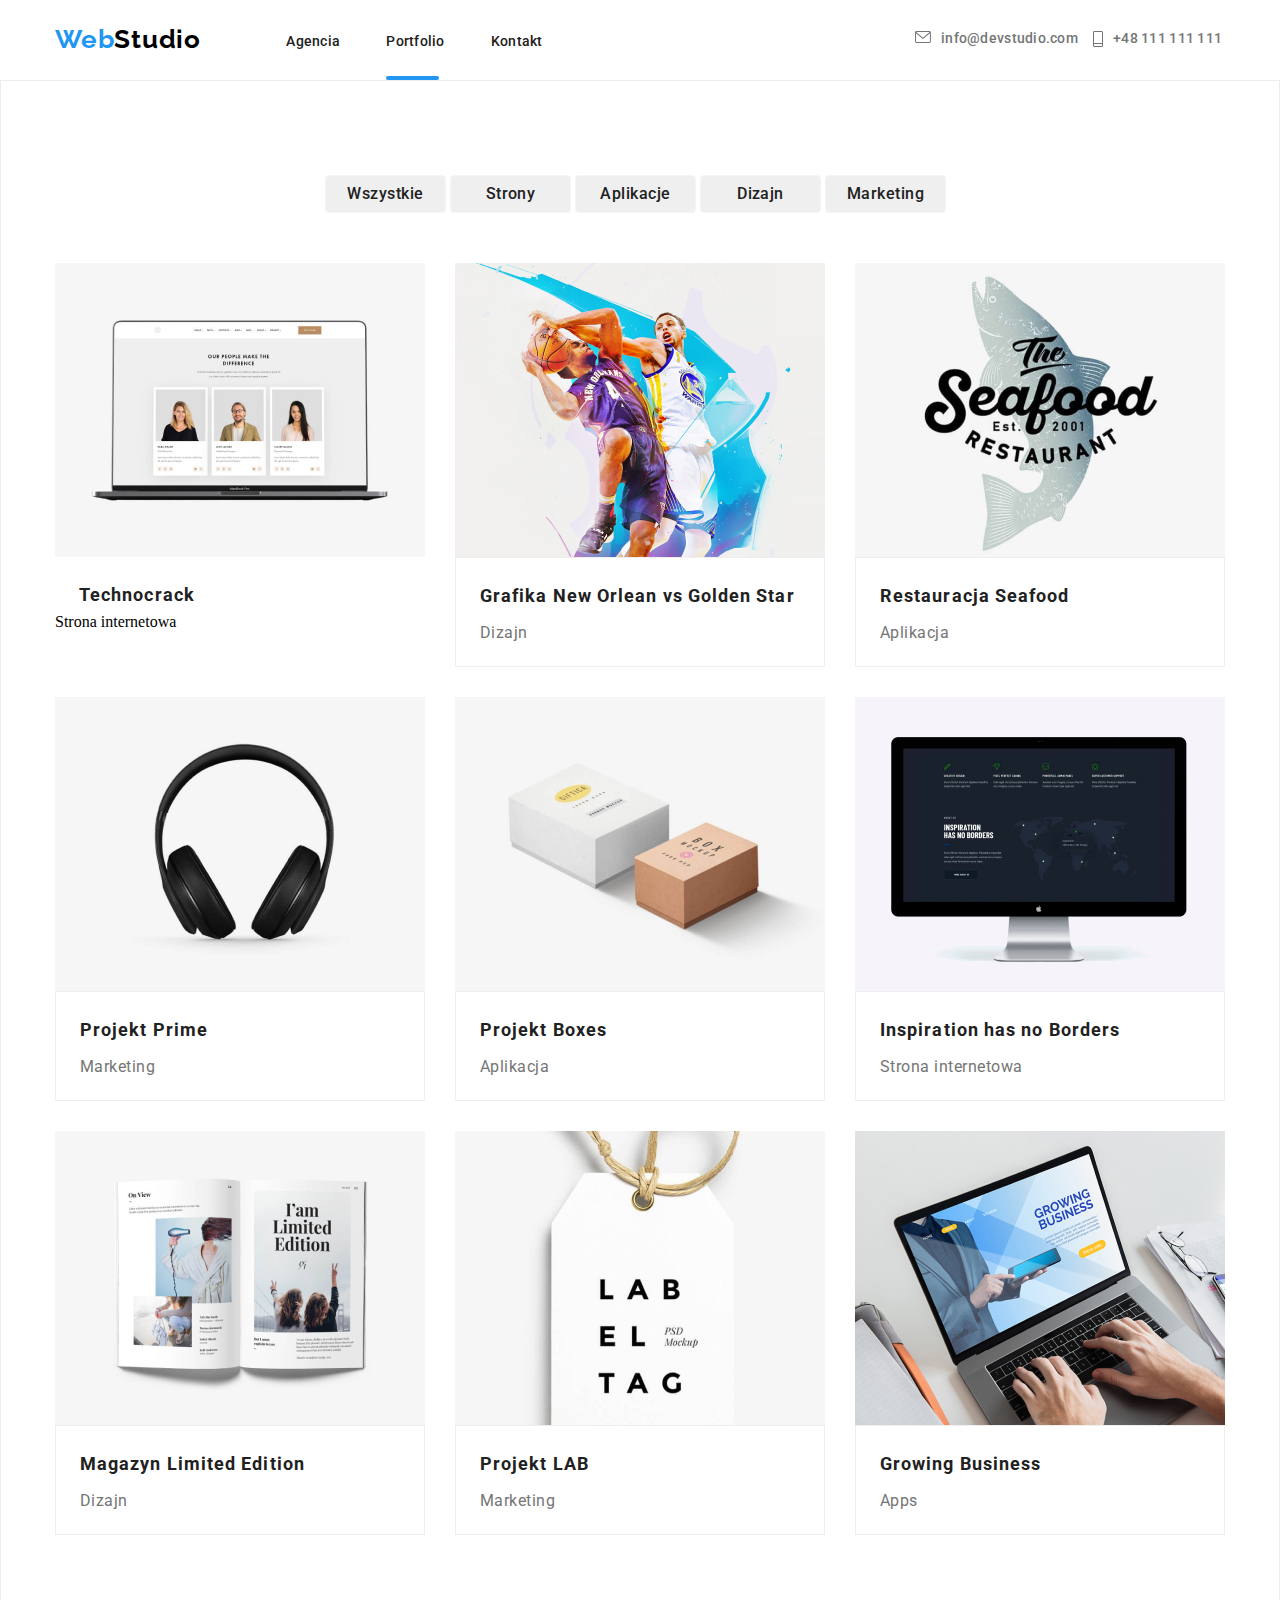
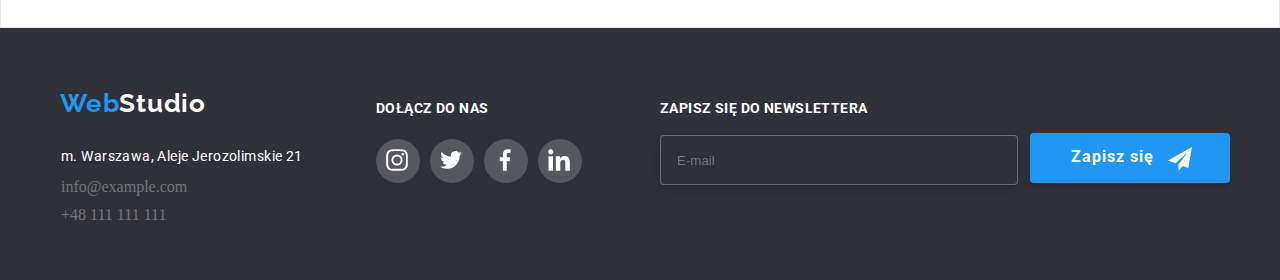
==== commit b838e84e: "gm-06" ====
--- a/portfolio.html
+++ b/portfolio.html
@@ -14,210 +14,215 @@
 <body>
     <!--Portfolio-->
     <div class="section__nav">
-    <h2 class="nav_logo"><a class="link" href="index.html"><span>Web</span>Studio</a></h2>
-        <nav class="container__nav">
-            <ul class="nav__social-links">
-                <li class="active"><a class="nav_link" href="">Agencia</a></li>
-                <li class="active_line"><a class="nav_link" href="">Portfolio</a></li>
-                <li class="active"><a class="nav_link" href="">Kontakt</a></li>
-            </ul>
-        </nav>
-        <ul class="link_link_nav">
-            <li>
-                <a class="link_link" href="mailto:info@devstudio.com">
-                <svg class="link_link_icon" xmlns="http://www.w3.org/2000/svg" width="16" height="12" viewBox="0 0 43 32" fill="currentColor">
-                    <path d="M38.667 0H4C1.795 0 0 1.795 0 4v24c0 2.205 1.795 4 4 4h34.667c2.205 0 4-1.795 4-4V4c0-2.205-1.795-4-4-4zm0 2.667c.181 0 .355.037.512.104L21.334 18.238 3.489 2.771c.151-.065.327-.104.512-.104h34.667zm0 26.666H4A1.333 1.333 0 0 1 2.667 28V5.587l17.792 15.421c.233.203.539.327.875.327s.642-.124.876-.328l-.002.001L40 5.587V28c0 .736-.597 1.333-1.333 1.333z" />
-                </svg>info@devstudio.com</a>
-            </li>
-            <li>
-                <a class="link_link" href="tel:+48111111111">
-                <svg class="link_link_icon" xmlns="http://www.w3.org/2000/svg" width="10" height="16" viewBox="0 0 20 32" fill="currentColor">
-                    <path d="M17 0H3C1.346 0 0 1.346 0 3v26c0 1.654 1.346 3 3 3h14c1.654 0 3-1.346 3-3V3c0-1.654-1.346-3-3-3zM3 2h14a1 1 0 0 1 1 1v21H2V3a1 1 0 0 1 1-1zm14 28H3a1 1 0 0 1-1-1v-3h16v3a1 1 0 0 1-1 1z" />
-                </svg>+48 111 111 111</a>
-            </li>
-        </ul>
+        <div class="container">
+            <h2 class="nav_logo"><a class="link" href="index.html"><span class="table-of-contents">Web</span>Studio</a></h2>
+                <nav class="nav__links">
+                    <ul class="nav__social-links">
+                        <li class="active"><a class="nav_link" href="">Agencia</a></li>
+                        <li class="active_line"><a class="nav_link" href="">Portfolio</a></li>
+                        <li class="active"><a class="nav_link" href="">Kontakt</a></li>
+                    </ul>
+                </nav>
+                <ul class="link_link_nav">
+                    <li>
+                        <a class="link_link" href="mailto:info@devstudio.com">
+                        <svg class="link_link_icon" xmlns="http://www.w3.org/2000/svg" width="16" height="12" viewBox="0 0 43 32" fill="currentColor">
+                            <path d="M38.667 0H4C1.795 0 0 1.795 0 4v24c0 2.205 1.795 4 4 4h34.667c2.205 0 4-1.795 4-4V4c0-2.205-1.795-4-4-4zm0 2.667c.181 0 .355.037.512.104L21.334 18.238 3.489 2.771c.151-.065.327-.104.512-.104h34.667zm0 26.666H4A1.333 1.333 0 0 1 2.667 28V5.587l17.792 15.421c.233.203.539.327.875.327s.642-.124.876-.328l-.002.001L40 5.587V28c0 .736-.597 1.333-1.333 1.333z" />
+                        </svg>info@devstudio.com</a>
+                    </li>
+                    <li>
+                        <a class="link_link" href="tel:+48111111111">
+                        <svg class="link_link_icon" xmlns="http://www.w3.org/2000/svg" width="10" height="16" viewBox="0 0 20 32" fill="currentColor">
+                            <path d="M17 0H3C1.346 0 0 1.346 0 3v26c0 1.654 1.346 3 3 3h14c1.654 0 3-1.346 3-3V3c0-1.654-1.346-3-3-3zM3 2h14a1 1 0 0 1 1 1v21H2V3a1 1 0 0 1 1-1zm14 28H3a1 1 0 0 1-1-1v-3h16v3a1 1 0 0 1-1 1z" />
+                        </svg>+48 111 111 111</a>
+                    </li>
+                </ul>
+        </div>
     </div>
     <!--Portfolio buttons-->
     <div class="section__portfolio">
-        <div class="portfolio__buttons">
-            <button>Wszystkie</button>
-            <button>Strony</button>
-            <button>Aplikacje</button>
-            <button>Dizajn</button>
-            <button>Marketing</button>           
-        </div>
-        <!--Portfolio images-->
-        <div class="section__general_page">
-            <div class="portfolio__images">
-                <div class="portfolio__images_box">
-                    <img src="./images/laptop.jpg" alt="Technocrack" width="370" height="294">                
-                    <div class="portfolio__overlay">
-                        <p>Technoduck to najnowocześniejsza platforma dystrybucji koronawirusa. Firmy wykorzystują tę platformę do
-                            szpiegostwa cyfrowego i ataków na bezpieczne serwery konkurencji.</p>
-                    </div>
-                </div>
-                <div class="portfolio_our_work">
-                    <h4>Technocrack</h4>
-                    <p>Strona internetowa</p>
-                </div>
-            </div>
-            <div class="portfolio__images">
-                <div class="portfolio__images_box">
-                    <img src="./images/basketball.jpg" alt="Poster New Orlean vs Golden Star" width="370" height="294">
-                    <div class="portfolio__overlay">
-                        <p>Technoduck to najnowocześniejsza platforma dystrybucji koronawirusa. Firmy wykorzystują tę platformę do
-                            szpiegostwa cyfrowego i ataków na bezpieczne serwery konkurencji.</p>
-                    </div>
-                </div>
-                <div class="portfolio__our_work">
-                    <h4>Grafika New Orlean vs Golden Star</h4>
-                    <p>Dizajn</p>
-                </div>
-            </div>
-            <div class="portfolio__images">
-                <div class="portfolio__images_box">
-                    <img src="./images/Dizajn.jpg" alt="Seafood Restaurant" width="370" height="294">
-                    <div class="portfolio__overlay">
-                        <p>Technoduck to najnowocześniejsza platforma dystrybucji koronawirusa. Firmy wykorzystują tę platformę do
-                            szpiegostwa cyfrowego i ataków na bezpieczne serwery konkurencji.</p>
-                    </div>
-                </div>
-                <div class="portfolio__our_work">
-                    <h4>Restauracja Seafood</h4>
-                    <p>Aplikacja</p>
-                </div>
-            </div>
-            <div class="portfolio__images">
-                <div class="portfolio__images_box">
-                    <img src="./images/headphones.jpg" alt="headphones" width="370" height="294">
-                    <div class="portfolio__overlay">
-                        <p>Technoduck to najnowocześniejsza platforma dystrybucji koronawirusa. Firmy wykorzystują tę platformę do
-                            szpiegostwa cyfrowego i ataków na bezpieczne serwery konkurencji.</p>
-                    </div>
-                </div>
-                <div class="portfolio__our_work">
-                    <h4>Projekt Prime</h4>
-                    <p>Marketing</p>
-                </div>
-            </div>
-            <div class="portfolio__images">
-                <div class="portfolio__images_box">
-                    <img src="./images/package.jpg" alt="Project Boxes" width="370" height="294">
-                    <div class="portfolio__overlay">
-                        <p>Technoduck to najnowocześniejsza platforma dystrybucji koronawirusa. Firmy wykorzystują tę platformę do
-                            szpiegostwa cyfrowego i ataków na bezpieczne serwery konkurencji.</p>
-                    </div>
-                </div>
-                <div class="portfolio__our_work">
-                    <h4>Projekt Boxes</h4>
-                    <p>Aplikacja</p>
-                </div>
-            </div>
-            <div class="portfolio__images">
-                <div class="portfolio__images_box">
-                    <img src="./images/computer_monitor.jpg" alt="computer monitor" width="370" height="294">
-                    <div class="portfolio__overlay">
-                        <p>Technoduck to najnowocześniejsza platforma dystrybucji koronawirusa. Firmy wykorzystują tę platformę do
-                            szpiegostwa cyfrowego i ataków na bezpieczne serwery konkurencji.</p>
-                    </div>
-                </div>
-                <div class="portfolio__our_work">
-                    <h4>Inspiration has no Borders</h4>
-                    <p>Strona internetowa</p>
-                </div>
-            </div>
-            <div class="portfolio__images">
-                <div class="portfolio__images_box">
-                    <img src="./images/Journal.jpg" alt="Journal" width="370" height="294">
-                    <div class="portfolio__overlay">
-                        <p>Technoduck to najnowocześniejsza platforma dystrybucji koronawirusa. Firmy wykorzystują tę platformę do
-                            szpiegostwa cyfrowego i ataków na bezpieczne serwery konkurencji.</p>
-                    </div>
-                </div>
-                <div class="portfolio__our_work">
-                    <h4>Magazyn Limited Edition</h4>
-                    <p>Dizajn</p>
-                </div>
-            </div>
-            <div class="portfolio__images">
-                <div class="portfolio__images_box">
-                    <img src="./images/tag.jpg" alt="tag" width="370" height="294">
-                    <div class="portfolio__overlay">
-                        <p>Technoduck to najnowocześniejsza platforma dystrybucji koronawirusa. Firmy wykorzystują tę platformę do
-                            szpiegostwa cyfrowego i ataków na bezpieczne serwery konkurencji.</p>
-                    </div>
-                </div>
-                <div class="portfolio__our_work">
-                    <h4>Projekt LAB</h4>
-                    <p>Marketing</p>
-                </div>
-            </div>
-            <div class="portfolio__images">
-                <div class="portfolio__images_box">
-                    <img src="./images/business_plan.jpg" alt="computer work" width="370" height="294">
-                    <div class="portfolio__overlay">
-                        <p>Technoduck to najnowocześniejsza platforma dystrybucji koronawirusa. Firmy wykorzystują tę platformę do
-                            szpiegostwa cyfrowego i ataków na bezpieczne serwery konkurencji.</p>
-                    </div>
-                </div>
-                <div class="portfolio__our_work">
-                    <h4>Growing Business</h4>
-                    <p>Apps</p>
+        <div class="container">
+            <div class="portfolio__buttons">
+                <button>Wszystkie</button>
+                <button>Strony</button>
+                <button>Aplikacje</button>
+                <button>Dizajn</button>
+                <button>Marketing</button>           
+            </div>
+            <!--Portfolio images-->
+            <div class="section__general_page">
+                <div class="portfolio__images">
+                    <div class="portfolio__images_box">
+                        <img src="./images/laptop.jpg" alt="Technocrack" width="370" height="294">                
+                        <div class="portfolio__overlay">
+                            <p>Technoduck to najnowocześniejsza platforma dystrybucji koronawirusa. Firmy wykorzystują tę platformę do
+                                szpiegostwa cyfrowego i ataków na bezpieczne serwery konkurencji.</p>
+                        </div>
+                    </div>
+                    <div class="portfolio_our_work">
+                        <h4>Technocrack</h4>
+                        <p>Strona internetowa</p>
+                    </div>
+                </div>
+                <div class="portfolio__images">
+                    <div class="portfolio__images_box">
+                        <img src="./images/basketball.jpg" alt="Poster New Orlean vs Golden Star" width="370" height="294">
+                        <div class="portfolio__overlay">
+                            <p>Technoduck to najnowocześniejsza platforma dystrybucji koronawirusa. Firmy wykorzystują tę platformę do
+                                szpiegostwa cyfrowego i ataków na bezpieczne serwery konkurencji.</p>
+                        </div>
+                    </div>
+                    <div class="portfolio__our_work">
+                        <h4>Grafika New Orlean vs Golden Star</h4>
+                        <p>Dizajn</p>
+                    </div>
+                </div>
+                <div class="portfolio__images">
+                    <div class="portfolio__images_box">
+                        <img src="./images/Dizajn.jpg" alt="Seafood Restaurant" width="370" height="294">
+                        <div class="portfolio__overlay">
+                            <p>Technoduck to najnowocześniejsza platforma dystrybucji koronawirusa. Firmy wykorzystują tę platformę do
+                                szpiegostwa cyfrowego i ataków na bezpieczne serwery konkurencji.</p>
+                        </div>
+                    </div>
+                    <div class="portfolio__our_work">
+                        <h4>Restauracja Seafood</h4>
+                        <p>Aplikacja</p>
+                    </div>
+                </div>
+                <div class="portfolio__images">
+                    <div class="portfolio__images_box">
+                        <img src="./images/headphones.jpg" alt="headphones" width="370" height="294">
+                        <div class="portfolio__overlay">
+                            <p>Technoduck to najnowocześniejsza platforma dystrybucji koronawirusa. Firmy wykorzystują tę platformę do
+                                szpiegostwa cyfrowego i ataków na bezpieczne serwery konkurencji.</p>
+                        </div>
+                    </div>
+                    <div class="portfolio__our_work">
+                        <h4>Projekt Prime</h4>
+                        <p>Marketing</p>
+                    </div>
+                </div>
+                <div class="portfolio__images">
+                    <div class="portfolio__images_box">
+                        <img src="./images/package.jpg" alt="Project Boxes" width="370" height="294">
+                        <div class="portfolio__overlay">
+                            <p>Technoduck to najnowocześniejsza platforma dystrybucji koronawirusa. Firmy wykorzystują tę platformę do
+                                szpiegostwa cyfrowego i ataków na bezpieczne serwery konkurencji.</p>
+                        </div>
+                    </div>
+                    <div class="portfolio__our_work">
+                        <h4>Projekt Boxes</h4>
+                        <p>Aplikacja</p>
+                    </div>
+                </div>
+                <div class="portfolio__images">
+                    <div class="portfolio__images_box">
+                        <img src="./images/computer_monitor.jpg" alt="computer monitor" width="370" height="294">
+                        <div class="portfolio__overlay">
+                            <p>Technoduck to najnowocześniejsza platforma dystrybucji koronawirusa. Firmy wykorzystują tę platformę do
+                                szpiegostwa cyfrowego i ataków na bezpieczne serwery konkurencji.</p>
+                        </div>
+                    </div>
+                    <div class="portfolio__our_work">
+                        <h4>Inspiration has no Borders</h4>
+                        <p>Strona internetowa</p>
+                    </div>
+                </div>
+                <div class="portfolio__images">
+                    <div class="portfolio__images_box">
+                        <img src="./images/Journal.jpg" alt="Journal" width="370" height="294">
+                        <div class="portfolio__overlay">
+                            <p>Technoduck to najnowocześniejsza platforma dystrybucji koronawirusa. Firmy wykorzystują tę platformę do
+                                szpiegostwa cyfrowego i ataków na bezpieczne serwery konkurencji.</p>
+                        </div>
+                    </div>
+                    <div class="portfolio__our_work">
+                        <h4>Magazyn Limited Edition</h4>
+                        <p>Dizajn</p>
+                    </div>
+                </div>
+                <div class="portfolio__images">
+                    <div class="portfolio__images_box">
+                        <img src="./images/tag.jpg" alt="tag" width="370" height="294">
+                        <div class="portfolio__overlay">
+                            <p>Technoduck to najnowocześniejsza platforma dystrybucji koronawirusa. Firmy wykorzystują tę platformę do
+                                szpiegostwa cyfrowego i ataków na bezpieczne serwery konkurencji.</p>
+                        </div>
+                    </div>
+                    <div class="portfolio__our_work">
+                        <h4>Projekt LAB</h4>
+                        <p>Marketing</p>
+                    </div>
+                </div>
+                <div class="portfolio__images">
+                    <div class="portfolio__images_box">
+                        <img src="./images/business_plan.jpg" alt="computer work" width="370" height="294">
+                        <div class="portfolio__overlay">
+                            <p>Technoduck to najnowocześniejsza platforma dystrybucji koronawirusa. Firmy wykorzystują tę platformę do
+                                szpiegostwa cyfrowego i ataków na bezpieczne serwery konkurencji.</p>
+                        </div>
+                    </div>
+                    <div class="portfolio__our_work">
+                        <h4>Growing Business</h4>
+                        <p>Apps</p>
+                    </div>
                 </div>
             </div>
         </div>
     </div>
     <!--Portfolio adress-->
-    <div class="container__adress_portfolio">
-        <h2 class="portfolio__web_studio"><span>Web</span>Studio</h2>
-        <ul class="web_studio_link">
-            <li class="portfolio__adres">m. Warszawa, Aleje Jerozolimskie 21</li>
-            <li class="web_studio__mail">info@example.com</li>
-            <li class="web_studio__mail">+48 111 111 111</li>
-        </ul>
-        <div>
-            <h2 class="join_us_heading">Dołącz do nas</h2>
-            <div class="join_us">
-                <a href="https://www.instagram.com" class="join_us_icon">
-                    <svg class="join_us_icon" xmlns="http://www.w3.org/2000/svg" viewBox="-15 -15 65 65">
-                        <path
-                            d="M31.968 9.408c-.074-1.701-.349-2.869-.742-3.882a7.839 7.839 0 0 0-1.85-2.837l-.001-.001A7.906 7.906 0 0 0 26.597.861l-.054-.018C25.524.449 24.362.176 22.661.101 20.949.019 20.405 0 16.059 0c-4.344 0-4.888.019-6.595.094-1.699.074-2.869.349-3.88.742a7.847 7.847 0 0 0-2.839 1.85l-.001.001A7.9 7.9 0 0 0 .919 5.465l-.018.054C.506 6.538.232 7.7.157 9.401c-.082 1.712-.101 2.256-.101 6.602 0 4.344.019 4.888.094 6.595.075 1.701.35 2.869.744 3.882a7.915 7.915 0 0 0 1.849 2.837l.001.001c.8.813 1.77 1.443 2.832 1.843 1.019.395 2.182.67 3.882.744 1.707.075 2.251.094 6.595.094 4.346 0 4.89-.019 6.595-.094 1.701-.074 2.869-.349 3.882-.742a8.237 8.237 0 0 0 4.664-4.628l.019-.055c.394-1.019.669-2.182.744-3.882.075-1.707.093-2.251.093-6.595s-.006-4.888-.08-6.595zm-2.88 13.066c-.07 1.563-.333 2.406-.55 2.97a5.341 5.341 0 0 1-3.004 3.024l-.036.012c-.56.219-1.411.482-2.968.55-1.688.075-2.194.094-6.464.094-4.269 0-4.782-.019-6.464-.094-1.563-.069-2.406-.331-2.97-.55a4.953 4.953 0 0 1-1.836-1.192l-.001-.001a4.978 4.978 0 0 1-1.184-1.803L3.6 25.45c-.218-.563-.48-1.413-.549-2.97-.075-1.688-.094-2.195-.094-6.464 0-4.27.019-4.784.094-6.464.069-1.563.331-2.406.549-2.97a4.897 4.897 0 0 1 1.198-1.837l.002-.002a4.972 4.972 0 0 1 1.806-1.182l.034-.011c.56-.219 1.411-.48 2.968-.55 1.688-.074 2.195-.093 6.464-.093 4.275 0 4.782.019 6.464.093 1.563.069 2.406.331 2.97.55a4.91 4.91 0 0 1 1.837 1.194c.531.52.938 1.144 1.195 1.84.218.56.48 1.411.549 2.968.075 1.688.094 2.194.094 6.464 0 4.269-.019 4.768-.094 6.458z" />
-                        <path
-                            d="M16.059 7.782a8.223 8.223 0 0 0-8.219 8.221v.002a8.222 8.222 0 1 0 16.444 0 8.222 8.222 0 0 0-8.222-8.222h-.002zm0 13.552a5.333 5.333 0 0 1 .001-10.666h.001a5.334 5.334 0 1 1 0 10.668zM26.525 7.458a1.92 1.92 0 0 1-3.84 0 1.92 1.92 0 0 1 3.84 0z" />
-                    </svg>
-                </a>
-                <a href="https://www.twitter.com" class="join_us_icon">
-                    <svg class="join_us_icon" xmlns="http://www.w3.org/2000/svg" viewBox="-15 -15 65 65">
-                        <path
-                            d="M32 6.078c-1.1.493-2.376.857-3.713 1.028l-.068.007a6.556 6.556 0 0 0 2.873-3.579l.013-.046a12.88 12.88 0 0 1-4.076 1.573l-.084.014A6.558 6.558 0 0 0 15.6 9.557v.004c0 .52.043 1.021.152 1.496-5.454-.266-10.28-2.88-13.522-6.861a6.524 6.524 0 0 0-.902 3.313v.001a6.57 6.57 0 0 0 2.914 5.451 6.453 6.453 0 0 1-2.994-.823l.033.017v.072a6.592 6.592 0 0 0 5.213 6.44l.043.008a6.403 6.403 0 0 1-1.662.215h-.061.003c-.419 0-.843-.024-1.242-.112.85 2.598 3.261 4.509 6.13 4.57a13.093 13.093 0 0 1-8.122 2.8H1.57h.001-.062c-.531 0-1.055-.034-1.569-.099l.061.006c2.826 1.846 6.287 2.944 10.004 2.944h.063-.003c12.072 0 18.672-10 18.672-18.669 0-.288-.01-.57-.024-.848a13.203 13.203 0 0 0 3.258-3.355l.03-.047z" />
-                    </svg>
-                </a>
-                <a href="https://www.facebook.com" class="join_us_icon">
-                    <svg class="join_us_icon" xmlns="http://www.w3.org/2000/svg" viewBox="-15 -15 65 65">
-                        <path
-                            d="M21.328 5.312h2.923V.224A36.483 36.483 0 0 0 20.143 0h-.156.008c-4.213 0-7.099 2.65-7.099 7.52V12H8.25v5.688h4.646V32h5.699V17.69h4.459l.707-5.688h-5.168V8.08c0-1.643.443-2.768 2.734-2.768z" />
-                    </svg>
-                </a>
-                <a href="https://www.linkedin.com" class="join_us_icon">
-                    <svg class="join_us_icon" xmlns="http://www.w3.org/2000/svg" viewBox="-15 -15 65 65">
-                        <path
-                            d="M31.992 32H32V20.262c0-5.741-1.237-10.163-7.947-10.163-3.227 0-5.392 1.77-6.277 3.45h-.093v-2.914h-6.365v21.363h6.627V21.42c0-2.786.528-5.48 3.978-5.48 3.398 0 3.448 3.179 3.448 5.658V32h6.621zM.528 10.635h6.635V32H.528V10.635zM3.843 0A3.843 3.843 0 0 0 0 3.843c0 2.12 1.722 3.878 3.843 3.878 2.12 0 3.842-1.757 3.842-3.878S5.965.002 3.844 0z" />
-                    </svg>
-                </a>
-            </div>
-        </div>
-        <div class="portfolio__sign_up">
-            <h2 class="sign_up_heading">Zapisz się do newslettera</h2>
-            <form>
-                <input class="sign_up_input" type="email" name="email" placeholder="E-mail">
-                <button class="sign_up_button">
-                    <p>Zapisz się</p><span><svg class="sign_up_icon" xmlns="http://www.w3.org/2000/svg" width="24" height="24"
-                            viewBox="0 0 24 24">
-                            <path d="M24 0 0 13.5l7.67 2.84L19.5 5.25l-8.998 12.14.007.002-.009-.002V24l4.301-5.018L20.251 21 24 0Z"
-                                fill="#FFFFFF" />
-                        </svg></span>
-                </button>
-            </form>
+    <div class="section__adress_portfolio">
+            <h2 class="web_studio"><span class="table-of-contents">Web</span>Studio</h2>
+            <ul class="web_studio_link">
+                <li class="portfolio__adres">m. Warszawa, Aleje Jerozolimskie 21</li>
+                <li class="web_studio__mail">info@example.com</li>
+                <li class="web_studio__mail">+48 111 111 111</li>
+            </ul>
+            <div class="join_us__container">
+                <h2 class="join_us_heading">Dołącz do nas</h2>
+                <div class="join_us">
+                    <a href="https://www.instagram.com" class="join_us_icon">
+                        <svg class="join_us_icon" xmlns="http://www.w3.org/2000/svg" viewBox="-15 -15 65 65">
+                            <path
+                                d="M31.968 9.408c-.074-1.701-.349-2.869-.742-3.882a7.839 7.839 0 0 0-1.85-2.837l-.001-.001A7.906 7.906 0 0 0 26.597.861l-.054-.018C25.524.449 24.362.176 22.661.101 20.949.019 20.405 0 16.059 0c-4.344 0-4.888.019-6.595.094-1.699.074-2.869.349-3.88.742a7.847 7.847 0 0 0-2.839 1.85l-.001.001A7.9 7.9 0 0 0 .919 5.465l-.018.054C.506 6.538.232 7.7.157 9.401c-.082 1.712-.101 2.256-.101 6.602 0 4.344.019 4.888.094 6.595.075 1.701.35 2.869.744 3.882a7.915 7.915 0 0 0 1.849 2.837l.001.001c.8.813 1.77 1.443 2.832 1.843 1.019.395 2.182.67 3.882.744 1.707.075 2.251.094 6.595.094 4.346 0 4.89-.019 6.595-.094 1.701-.074 2.869-.349 3.882-.742a8.237 8.237 0 0 0 4.664-4.628l.019-.055c.394-1.019.669-2.182.744-3.882.075-1.707.093-2.251.093-6.595s-.006-4.888-.08-6.595zm-2.88 13.066c-.07 1.563-.333 2.406-.55 2.97a5.341 5.341 0 0 1-3.004 3.024l-.036.012c-.56.219-1.411.482-2.968.55-1.688.075-2.194.094-6.464.094-4.269 0-4.782-.019-6.464-.094-1.563-.069-2.406-.331-2.97-.55a4.953 4.953 0 0 1-1.836-1.192l-.001-.001a4.978 4.978 0 0 1-1.184-1.803L3.6 25.45c-.218-.563-.48-1.413-.549-2.97-.075-1.688-.094-2.195-.094-6.464 0-4.27.019-4.784.094-6.464.069-1.563.331-2.406.549-2.97a4.897 4.897 0 0 1 1.198-1.837l.002-.002a4.972 4.972 0 0 1 1.806-1.182l.034-.011c.56-.219 1.411-.48 2.968-.55 1.688-.074 2.195-.093 6.464-.093 4.275 0 4.782.019 6.464.093 1.563.069 2.406.331 2.97.55a4.91 4.91 0 0 1 1.837 1.194c.531.52.938 1.144 1.195 1.84.218.56.48 1.411.549 2.968.075 1.688.094 2.194.094 6.464 0 4.269-.019 4.768-.094 6.458z" />
+                            <path
+                                d="M16.059 7.782a8.223 8.223 0 0 0-8.219 8.221v.002a8.222 8.222 0 1 0 16.444 0 8.222 8.222 0 0 0-8.222-8.222h-.002zm0 13.552a5.333 5.333 0 0 1 .001-10.666h.001a5.334 5.334 0 1 1 0 10.668zM26.525 7.458a1.92 1.92 0 0 1-3.84 0 1.92 1.92 0 0 1 3.84 0z" />
+                        </svg>
+                    </a>
+                    <a href="https://www.twitter.com" class="join_us_icon">
+                        <svg class="join_us_icon" xmlns="http://www.w3.org/2000/svg" viewBox="-15 -15 65 65">
+                            <path
+                                d="M32 6.078c-1.1.493-2.376.857-3.713 1.028l-.068.007a6.556 6.556 0 0 0 2.873-3.579l.013-.046a12.88 12.88 0 0 1-4.076 1.573l-.084.014A6.558 6.558 0 0 0 15.6 9.557v.004c0 .52.043 1.021.152 1.496-5.454-.266-10.28-2.88-13.522-6.861a6.524 6.524 0 0 0-.902 3.313v.001a6.57 6.57 0 0 0 2.914 5.451 6.453 6.453 0 0 1-2.994-.823l.033.017v.072a6.592 6.592 0 0 0 5.213 6.44l.043.008a6.403 6.403 0 0 1-1.662.215h-.061.003c-.419 0-.843-.024-1.242-.112.85 2.598 3.261 4.509 6.13 4.57a13.093 13.093 0 0 1-8.122 2.8H1.57h.001-.062c-.531 0-1.055-.034-1.569-.099l.061.006c2.826 1.846 6.287 2.944 10.004 2.944h.063-.003c12.072 0 18.672-10 18.672-18.669 0-.288-.01-.57-.024-.848a13.203 13.203 0 0 0 3.258-3.355l.03-.047z" />
+                        </svg>
+                    </a>
+                    <a href="https://www.facebook.com" class="join_us_icon">
+                        <svg class="join_us_icon" xmlns="http://www.w3.org/2000/svg" viewBox="-15 -15 65 65">
+                            <path
+                                d="M21.328 5.312h2.923V.224A36.483 36.483 0 0 0 20.143 0h-.156.008c-4.213 0-7.099 2.65-7.099 7.52V12H8.25v5.688h4.646V32h5.699V17.69h4.459l.707-5.688h-5.168V8.08c0-1.643.443-2.768 2.734-2.768z" />
+                        </svg>
+                    </a>
+                    <a href="https://www.linkedin.com" class="join_us_icon">
+                        <svg class="join_us_icon" xmlns="http://www.w3.org/2000/svg" viewBox="-15 -15 65 65">
+                            <path
+                                d="M31.992 32H32V20.262c0-5.741-1.237-10.163-7.947-10.163-3.227 0-5.392 1.77-6.277 3.45h-.093v-2.914h-6.365v21.363h6.627V21.42c0-2.786.528-5.48 3.978-5.48 3.398 0 3.448 3.179 3.448 5.658V32h6.621zM.528 10.635h6.635V32H.528V10.635zM3.843 0A3.843 3.843 0 0 0 0 3.843c0 2.12 1.722 3.878 3.843 3.878 2.12 0 3.842-1.757 3.842-3.878S5.965.002 3.844 0z" />
+                        </svg>
+                    </a>
+                </div>
+            </div>
+            <div class="sign_up__container">
+                <h2 class="sign_up_heading">Zapisz się do newslettera</h2>
+                <form>
+                    <input class="sign_up_input" type="email" name="email" placeholder="E-mail">
+                    <button class="sign_up_button">
+                        <p>Zapisz się</p><span><svg class="sign_up_icon" xmlns="http://www.w3.org/2000/svg" width="24" height="24"
+                                viewBox="0 0 24 24">
+                                <path d="M24 0 0 13.5l7.67 2.84L19.5 5.25l-8.998 12.14.007.002-.009-.002V24l4.301-5.018L20.251 21 24 0Z"
+                                    fill="#FFFFFF" />
+                            </svg></span>
+                    </button>
+                </form>
+            </div>
         </div>
     </div>
 </body>
--- a/css/style.css
+++ b/css/style.css
@@ -3,6 +3,14 @@
     margin: 0;
 }
 
+.container {
+    max-width: 1200px;
+    width: 100%;
+    padding: 0 15px;
+    margin: 0 auto;
+    left: 215px;
+}
+
 a {
     color: #000000;
     text-decoration: none;
@@ -14,19 +22,23 @@
 
 :root {
     --primary-color: #2196F3;
+    --font-main-color: #212121;
+    --another-color: #757575;
 }
 
 /* Web Studio */
 
 .section__nav {
     height: 80px;
+    width: 100%;
+    left: 0px;
+    top: 0px;
 }
 
 .nav_logo {
-    position: absolute;
+    position: relative;
     width: 145px;
     height: 31px;
-    left: 215px;
     top: 24px;
     font-family: 'Raleway';
     font-style: normal;
@@ -36,23 +48,18 @@
     letter-spacing: 0.03em;
 }
 
-span {
+.table-of-contents {
     color: var(--primary-color);
 }
 
-.nav__links {
-    display: flex;
-    justify-content: space-between;
-    align-items: center;
-}
-
 .nav__social-links {
     display: flex;
     justify-content: center;
+    position: relative;
     width: 259px;
     height: 48px;
-    margin-left: 453px;
-    padding: 32px;
+    margin-left: 210px;
+    margin-top: 1px;
     gap: 46px;
 }
 
@@ -68,12 +75,13 @@
 }
 
 .active:hover {
-    background: var(--primary-color);
+    color: var(--primary-color);
     transition-duration: 3000ms;
     transition-timing-function: linear;
 }
 
 .nav_link {
+    position: relative;
     width: 42px;
     height: 48px;
     font-family: 'Roboto';
@@ -82,7 +90,7 @@
     font-size: 14px;
     line-height: 16px;
     letter-spacing: 0.02em;
-    color: #212121;
+    color: var(--font-main-color);
 }
 
 .nav_link:hover,
@@ -92,11 +100,13 @@
 }
 
 .link_link_nav {
-    display: flex;
-    position: absolute;
-    left: 1052px;
-    top: 34px;
-    bottom: 30px;
+    position: relative;
+    display: flex;
+    width: 130px;
+    height: 16px;
+    top: -50px;
+    left: 820px;
+
 }
 
 .link_link {
@@ -109,7 +119,7 @@
     font-size: 14px;
     line-height: 16px;
     letter-spacing: 0.02em;
-    color: #757575;
+    color: var(--another-color);
 }
 
 .link_link_icon {
@@ -125,34 +135,34 @@
 /* Order the service */
 
 .section__order_the_service {
-    width: 1600px;
     height: 600px;
+    width: 100%;
     background-image: url(../images/car_design.jpg);
 }
 
 .order_the_service_heading {
-    position: absolute;
+    position: relative;
     width: 696px;
     height: 120px;
-    left: 452px;
-    top: 280px;
+    left: 230px;
+    top: 200px;
     font-family: 'Roboto';
     font-style: normal;
     font-weight: 900;
     font-size: 44px;
-    line-height: 60px;    
+    line-height: 60px;
     text-align: center;
     letter-spacing: 0.06em;
-    text-transform: uppercase;    
+    text-transform: uppercase;
     color: #FFFFFF;
 }
 
 .order_the_service_button {
-    position: absolute;
+    position: relative;
     width: 200px;
     height: 50px;
-    left: 700px;
-    top: 430px;
+    left: 480px;
+    top: 230px;
     background: var(--primary-color);
     box-shadow: 0px 4px 4px rgba(0, 0, 0, 0.15);
     border-radius: 4px;
@@ -163,22 +173,17 @@
 /* What we do */
 
 .section__lorem-ipsum {
-    position: absolute;
-    width: 1600px;
-    height: 395px;
+    padding: 94px 0;
+    position: absolute;
+    height: 345px;
+    width: 100%;
     top: 680px;
 }
 
-.container {
-    width: 1170px;
-    margin: 0 auto;
-}
-
 .post__lorem-ipsum {
     display: flex;
     gap: 30px;
-    margin-left: -40px;
-    margin-top: 94px;
+    margin-left: -35px;
 }
 
 .post__lorem-ipsum h5 {
@@ -190,7 +195,7 @@
     line-height: 16px;
     letter-spacing: 0.03em;
     text-transform: uppercase;
-    color: #212121;
+    color: var(--font-main-color);
 }
 
 .post__lorem-ipsum p {
@@ -204,7 +209,7 @@
     font-size: 14px;
     line-height: 24px;
     letter-spacing: 0.03em;
-    color: #757575;
+    color: var(--another-color);
 }
 
 .post__icon_svg {
@@ -226,12 +231,15 @@
 
 .section__What-we-do {
     position: absolute;
-    width: 1600px;
-    height: 566px;
+    height: 480px;
+    width: 100%;
     top: 1119px;
+    padding: 94px 0;
+    margin-left: -5px;
 }
 
 .post__heading {
+    margin-top: -100px;
     font-family: 'Roboto';
     font-style: normal;
     font-weight: 700;
@@ -239,7 +247,7 @@
     line-height: 42px;
     text-align: center;
     letter-spacing: 0.03em;
-    color: #212121;
+    color: var(--font-main-color);
 }
 
 .post__container {
@@ -247,15 +255,13 @@
     gap: 30px;
     margin-left: -40px;
     margin-top: 50px;
-
 }
 
 .post__description P {
+    position: relative;
     display: flex;
     align-items: center;
     justify-content: center;
-    margin-top: -74px;
-    position: relative;
     font-family: 'Roboto';
     font-weight: 700;
     font-size: 14px;
@@ -266,6 +272,7 @@
     color: #FFFFFF;
     width: 370px;
     height: 70px;
+    margin-top: -73px;
     background: rgba(47, 48, 58, 0.8);
 }
 
@@ -273,20 +280,19 @@
 
 .section__our_team {
     position: absolute;
-    width: 1600px;
     height: 708px;
+    width: 100%;
     left: 0px;
-    top: 1599px;    
+    top: 1599px;  
+    padding: 94px 0;
     background: #F5F4FA;
 }
 
 .our_team__heading {
-    display: block;
-    position: absolute;
+    position: relative;
     width: 220px;
     height: 42px;
-    margin-left: 695px;
-    margin-top: 94px;
+    left: 470px;    
     font-family: 'Roboto';
     font-style: normal;
     font-weight: 700;
@@ -294,14 +300,14 @@
     line-height: 42px;
     text-align: center;
     letter-spacing: 0.03em;
-    color: #212121;
+    color: var(--font-main-color);
 }
 
 .our_team__container {
+    margin-left: -45px;
+    margin-top: 50px;
     display: flex;
     gap: 30px;
-    margin-left: -40px;
-    margin-top: 186px;
 }
 
 .our-team__employee {
@@ -322,7 +328,7 @@
     font-size: 16px;
     line-height: 19px;
     letter-spacing: 0.03em;
-    color: #212121;
+    color: var(--font-main-color);
 }
 
 .our-team__employee p {
@@ -334,7 +340,7 @@
     font-size: 16px;
     line-height: 19px;
     letter-spacing: 0.03em;
-    color: #757575;
+    color: var(--another-color);
 }
 
 .our-team__employee_icons {
@@ -366,17 +372,17 @@
 
 .section__our_customers {
     position: absolute;
-    width: 1600px;
     height: 372px;
+    width: 100%;
     top: 2307px;
+    padding: 94px 0;
 }
 
 .our_customers_heading {
-    position: absolute;
+    position: relative;
     width: 201px;
     height: 42px;
-    left: 701px;
-    top: 94px;
+    left: 490px;
     font-family: 'Roboto';
     font-style: normal;
     font-weight: 700;
@@ -384,14 +390,14 @@
     line-height: 42px;
     text-align: center;
     letter-spacing: 0.03em;
-    color: #212121;
+    color: var(--font-main-color);
 }
 
 .our_customers__container {
     display: flex;
     gap: 30px;
     margin-left: -40px;
-    margin-top: 186px;
+    margin-top: 50px;
 }
 
 .our_customers__link {
@@ -413,21 +419,21 @@
 
 /* Web Studio adress */
 
-.conteiner__adress {
-    position: absolute;
-    width: 1600px;
+.section__adress {
+    position: absolute;
     height: 252px;
+    width: 100%;
     left: 0px;
     top: 2679px;
+    padding: 60px 0;
     background: #2F303A;
 }
 
 .web_studio {
-    position: absolute;
+    position: relative;
     width: 145px;
     height: 31px;
-    left: 215px;
-    top: 60px;
+    left: ;
     font-family: 'Raleway';
     font-style: normal;
     font-weight: 700;
@@ -438,11 +444,11 @@
 }
 
 .web_studio_link {
-    display: flex;
-    flex-direction: column;
-    margin-top: 111px;
-    margin-left: 177px;
-    gap: 9px;
+    position: relative;
+    width: 285px;
+    height: 81px;
+    top: 20px;
+    padding: 0;
     list-style: none;
 }
 
@@ -453,17 +459,40 @@
     font-size: 14px;
     line-height: 24px;
     letter-spacing: 0.03em;
+    padding: 5px;
+    margin-left: -4px;
     color: #FFFFFF;
 }
 
 .web_studio__mail {
+    padding: 5px;
+    margin-left: -4px;
     color: #757575;
 }
 
+.join_us__container {
+    position: relative;
+    display: flex;
+    flex-direction: column;
+    width: 206px;
+    height: 80px;
+    left: 316px;
+    top: -115px;
+}
+
+.join_us {
+    display: flex;
+    gap: 10px;
+    width: 206px;
+    height: 46px;
+    margin-top: 38px;
+}
+
 .join_us_heading {
-    position: absolute;
-    margin-left: 531px;
-    margin-top: -38px;
+    position: relative;
+    width: 113px;
+    height: 16px;
+    top: 15px;
     font-family: 'Roboto';
     font-style: normal;
     font-weight: 700;
@@ -472,15 +501,6 @@
     letter-spacing: 0.03em;
     text-transform: uppercase;
     color: #FFFFFF;
-}
-
-.join_us {
-    display: flex;
-    gap: 10px;
-    margin-top: -85px;
-    margin-left: 531px;
-    width: 206px;
-    height: 46px;
 }
 
 .join_us_icon {
@@ -501,12 +521,19 @@
 
 }
 
+.sign_up__container {
+    position: relative;
+    width: 570px;
+    height: 86px;
+    left: 600px;
+    top: -180px;
+}
+
 .sign_up {
-position: absolute;
+    position: relative;
     width: 570px;
     height: 86px;
     left: 815px;
-    top: 72px;
 }
 
 .sign_up_heading {
@@ -570,25 +597,18 @@
 /* Portfolio */
 
 
-.container__portfolio {
-    width: 1600px;
-    height: 1880px;
-    margin: 0;
-}
-
-/* Portfolio buttons*/
 
 .section__portfolio {
     box-sizing: border-box;
-    width: 1600px;
     height: 1548px;
     border: 2px dashed dimgray;
     border: 1px solid #ECECEC;
+    padding: 215, 94;
 }
 
 .portfolio__buttons {
     display: block;
-    margin-left: 510px;
+    margin-left: 270px;
     margin-top: 94px;
     gap: 8px;
 
@@ -604,8 +624,9 @@
     line-height: 26px;
     text-align: center;
     letter-spacing: 0.03em;
-    color: #212121;
+    color: var(--font-main-color);
     border: 1px double #F5F4FA;
+    border-radius: 4px;
 }
 
 .portfolio__buttons button:hover,
@@ -618,10 +639,8 @@
 .section__general_page {
     display: flex;
     flex-wrap: wrap;
-    width: 1200px;
     height: 1250px;
     gap: 30px;
-    margin-left: 215px;
     margin-top: 50px;
 }
 
@@ -639,7 +658,7 @@
 }
 
 .portfolio__overlay {
-    position: absolute;
+    position: relative;
     width: 370px;
     height: 297px;
     letter-spacing: 0.03em;
@@ -700,70 +719,18 @@
     font-size: 16px;
     line-height: 30px;
     letter-spacing: 0.03em;
-    color: #757575;
-}
-
-/* Portfolio adress */
-
-.container__adress_portfolio {
-    margin-top: 0;
-    width: 1600px;
+    color: var(--another-color);
+}
+
+.section__adress_portfolio {
+    position: absolute;
+    padding: 60px;
     height: 252px;
-    background-color: #2F303A;
-    border: 1px solid #2F303A;
-}
-
-.portfolio__web_studio {
-    position: absolute;
-    left: 215px;
-    top: 1688px;
-    font-family: 'Raleway';
-    font-style: normal;
-    font-weight: 700;
-    font-size: 26px;
-    line-height: 31px;    
-    letter-spacing: 0.03em;    
-    color: #FFFFFF;
-}
-
-.portfolio__sign_up {
-    position: absolute;
-        width: 570px;
-        height: 86px;
-        left: 815px;
-        top: 1700px;
-}
-
-.portfolio__sign_up_button {
-    position: absolute;
-    width: 200px;
-    height: 50px;
-    left: 1185px;
-    top: 1723px;    
-    background: var(--primary-color);
-    box-shadow: 0px 4px 4px rgba(0, 0, 0, 0.15);
-    border-radius: 4px;
-    border: none;
-}
-
-.portfolio__sign_up_button p {
-    position: absolute;
-    width: 85px;
-    height: 30px;
-    left: 40px;
-    font-family: 'Roboto';
-    font-style: normal;
-    font-weight: 700;
-    font-size: 16px;
-    line-height: 30px;
-    align-items: center;
-    text-align: center;
-    letter-spacing: 0.06em;
-    color: #FFFFFF;
-}
-
-
-
+    width: 100%;
+    left: 0px;
+    top: 1628px;   
+    background: #2F303A;
+}
 
 
 /* modal window */
@@ -777,22 +744,20 @@
     background: rgba(0, 0, 0, 0.2);
 }
 
-.conteiner__modal_window {
-    position: absolute;
-    top: 50%;
-    left: 50%;
-    transform: translate(-50%, -50%);
-    width: 528px;
-    min-height: 581px;
-    background-color: #FFFFFF;
+.is-hidden {
+    display: inline-block;
+    opacity: 0;
+    visibility: hidden;
+    pointer-events: none;
 }
 
 .close-btn {
+    position: absolute;
+    right: 8px;
+    top: 8px;
     display: block;
     width: 30px;
     height: 30px;
-    margin-top: 8px;
-    margin-right: 8px;
     margin-left: auto;
     border-radius: 50%;
     background: #000000;
@@ -801,16 +766,30 @@
     cursor: pointer;
 }
 
-.is-hidden {
-    display: inline-block;
-    opacity: 0;
-    visibility: hidden;
-    pointer-events: none;
+.conteiner__modal_window {
+    position: relative;
+    top: 50%;
+    left: 50%;
+    transform: translate(-50%, -50%);
+    width: 528px;
+    min-height: 581px;
+    padding: 40px;
+    background-color: #FFFFFF;
+}
+
+.modal_window__conteiner {
+    position: relative;
+    max-width: 448px;
+    width: 100%;
+    top: 40px;
+    margin: auto;
+    border: 40px;
 }
 
 .modal__heading {
-    position: absolute;
-    margin-left: 70px;
+    position: relative;
+    left: 10px;
+    margin-top: -40px;
     font-family: 'Roboto';
     font-style: normal;
     font-weight: 700;
@@ -824,7 +803,7 @@
     display: flex;
     width: 448px;
     height: 342px;
-    margin-left: 40px;
+    margin-top: -30px;
 }
 
 .modal {
@@ -845,7 +824,7 @@
     font-size: 12px;
     line-height: 14px;
     letter-spacing: 0.01em;
-    color: #757575;
+    color: var(--another-color);
 }
 
 .modal__input {
@@ -873,7 +852,7 @@
     fill: var(--primary-color);
 }
 
-textarea {
+.modal__enter-text {
     width: 448px;
     height: 120px;
     margin-top: 4px;
@@ -882,37 +861,43 @@
     border: 1px solid rgba(33, 33, 33, 0.2);
     border-radius: 4px;
     resize: none;
-}
-
-textarea:focus {
-    outline: none;
-    border-color: var(--primary-color);
-}
-
-.modal__checkbox_input {
-    appearance: none;
-}
-
-.modal__regulamin {
-    position: absolute;
-    top: 435px;
-    left: 80px;
-    font-family: 'Roboto';
-    font-style: normal;
-    font-weight: 400;
-    font-size: 14px;
-    line-height: 24px;
-    letter-spacing: 0.03em;
-    color: #757575;
-}
-
-.modal__enter-text {
     font-family: 'Roboto';
     font-style: normal;
     font-weight: 400;
     font-size: 12px;
     line-height: 14px;
     letter-spacing: 0.01em;
+}
+
+.modal__enter-text:focus {
+    outline: none;
+    border-color: var(--primary-color);
+}
+
+  .modal__registration {
+    position: relative;
+    width: 500px;
+    height: 24px;
+    top: 20px;
+    left: -405px;
+  }
+
+.modal__checkbox_input {
+    appearance: none;
+}
+
+.modal__regulamin {
+    position: absolute;
+    width: 420px;
+    height: 24px;
+    top: 380px;
+    font-family: 'Roboto';
+    font-style: normal;
+    font-weight: 400;
+    font-size: 14px;
+    line-height: 24px;
+    letter-spacing: 0.03em;
+    color: var(--another-color);
 }
 
 .modal__regulamin::before {
@@ -923,7 +908,7 @@
     height: 15px;
     left: -25px;
     top: 3px;
-    border: 1px solid #212121;
+    border: 1px solid var(--font-main-color);
     border-radius: 4px;
 }
 
@@ -939,11 +924,11 @@
 }
 
 .modal__checkbox_button {
-    position: absolute;
+    position: relative;
     width: 200px;
     height: 50px;
-    top: 491px;
-    left: 164px;
+    top: 415px;
+    left: 50%;
     background: var(--primary-color);
     box-shadow: 0px 4px 4px rgba(0, 0, 0, 0.15);
     border-radius: 4px;
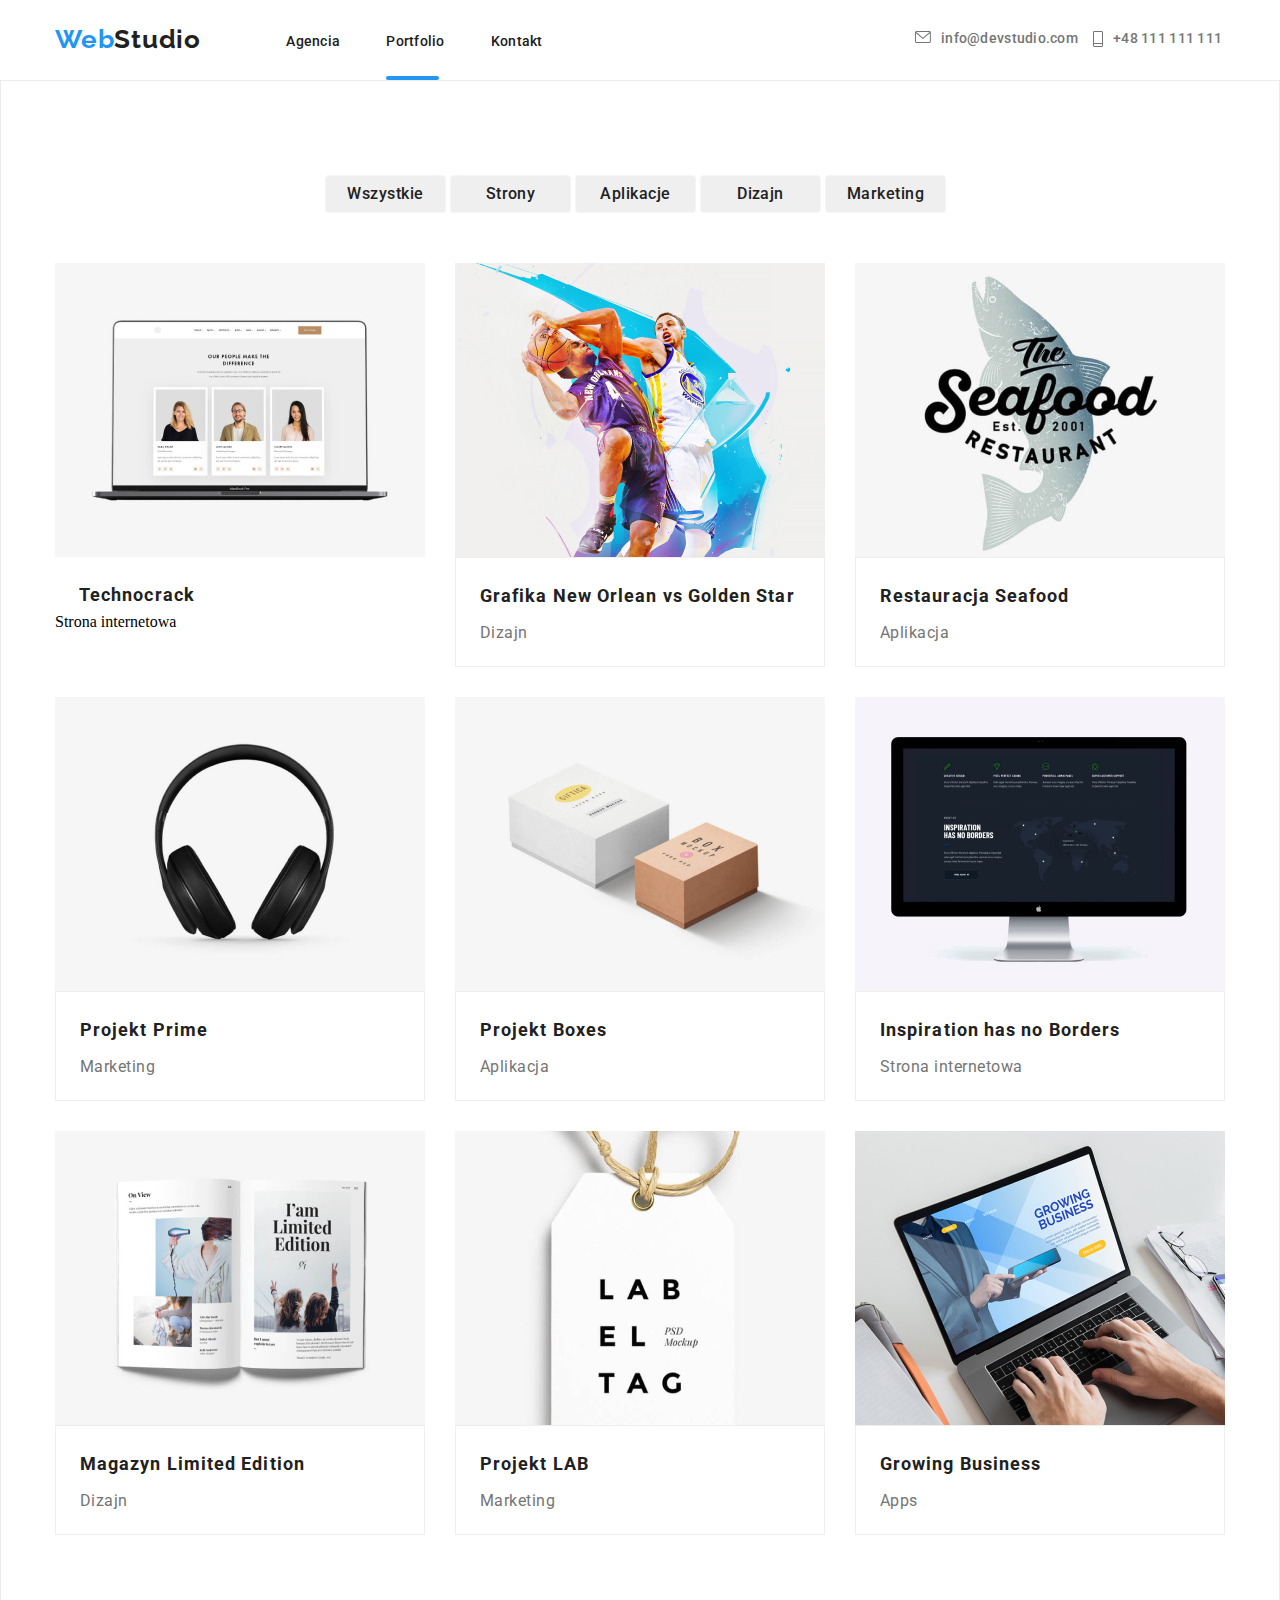
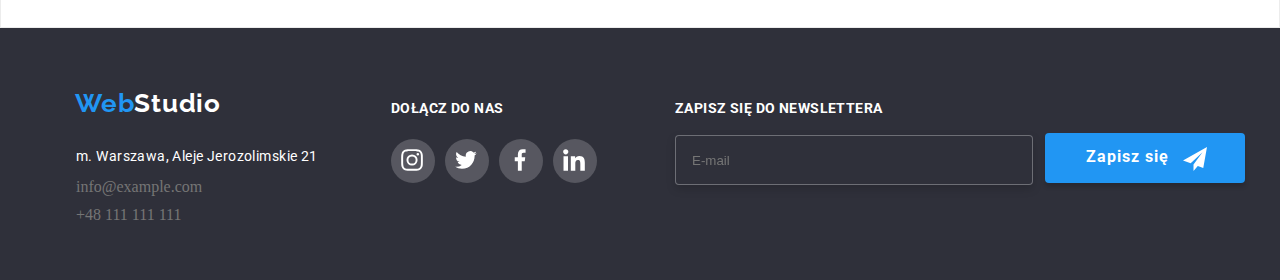
==== commit d212855a: "gm-06" ====
--- a/portfolio.html
+++ b/portfolio.html
@@ -173,6 +173,7 @@
     </div>
     <!--Portfolio adress-->
     <div class="section__adress_portfolio">
+        <div class="container__adress">
             <h2 class="web_studio"><span class="table-of-contents">Web</span>Studio</h2>
             <ul class="web_studio_link">
                 <li class="portfolio__adres">m. Warszawa, Aleje Jerozolimskie 21</li>
--- a/css/style.css
+++ b/css/style.css
@@ -9,11 +9,6 @@
     padding: 0 15px;
     margin: 0 auto;
     left: 215px;
-}
-
-a {
-    color: #000000;
-    text-decoration: none;
 }
 
 li {
@@ -46,6 +41,12 @@
     font-size: 26px;
     line-height: 31px;
     letter-spacing: 0.03em;
+    color: var(--font-main-color);
+}
+
+.link {
+    text-decoration: none;
+    color: var(--font-main-color);
 }
 
 .table-of-contents {
@@ -91,6 +92,7 @@
     line-height: 16px;
     letter-spacing: 0.02em;
     color: var(--font-main-color);
+    text-decoration: none;
 }
 
 .nav_link:hover,
@@ -120,6 +122,7 @@
     line-height: 16px;
     letter-spacing: 0.02em;
     color: var(--another-color);
+    text-decoration: none;
 }
 
 .link_link_icon {
@@ -427,6 +430,15 @@
     top: 2679px;
     padding: 60px 0;
     background: #2F303A;
+}
+
+.container__adress {
+    max-width: 1200px;
+    width: 100%;
+    height: 190px;
+    padding: 0 15px;
+    margin: 0 auto;
+    left: 215px;
 }
 
 .web_studio {
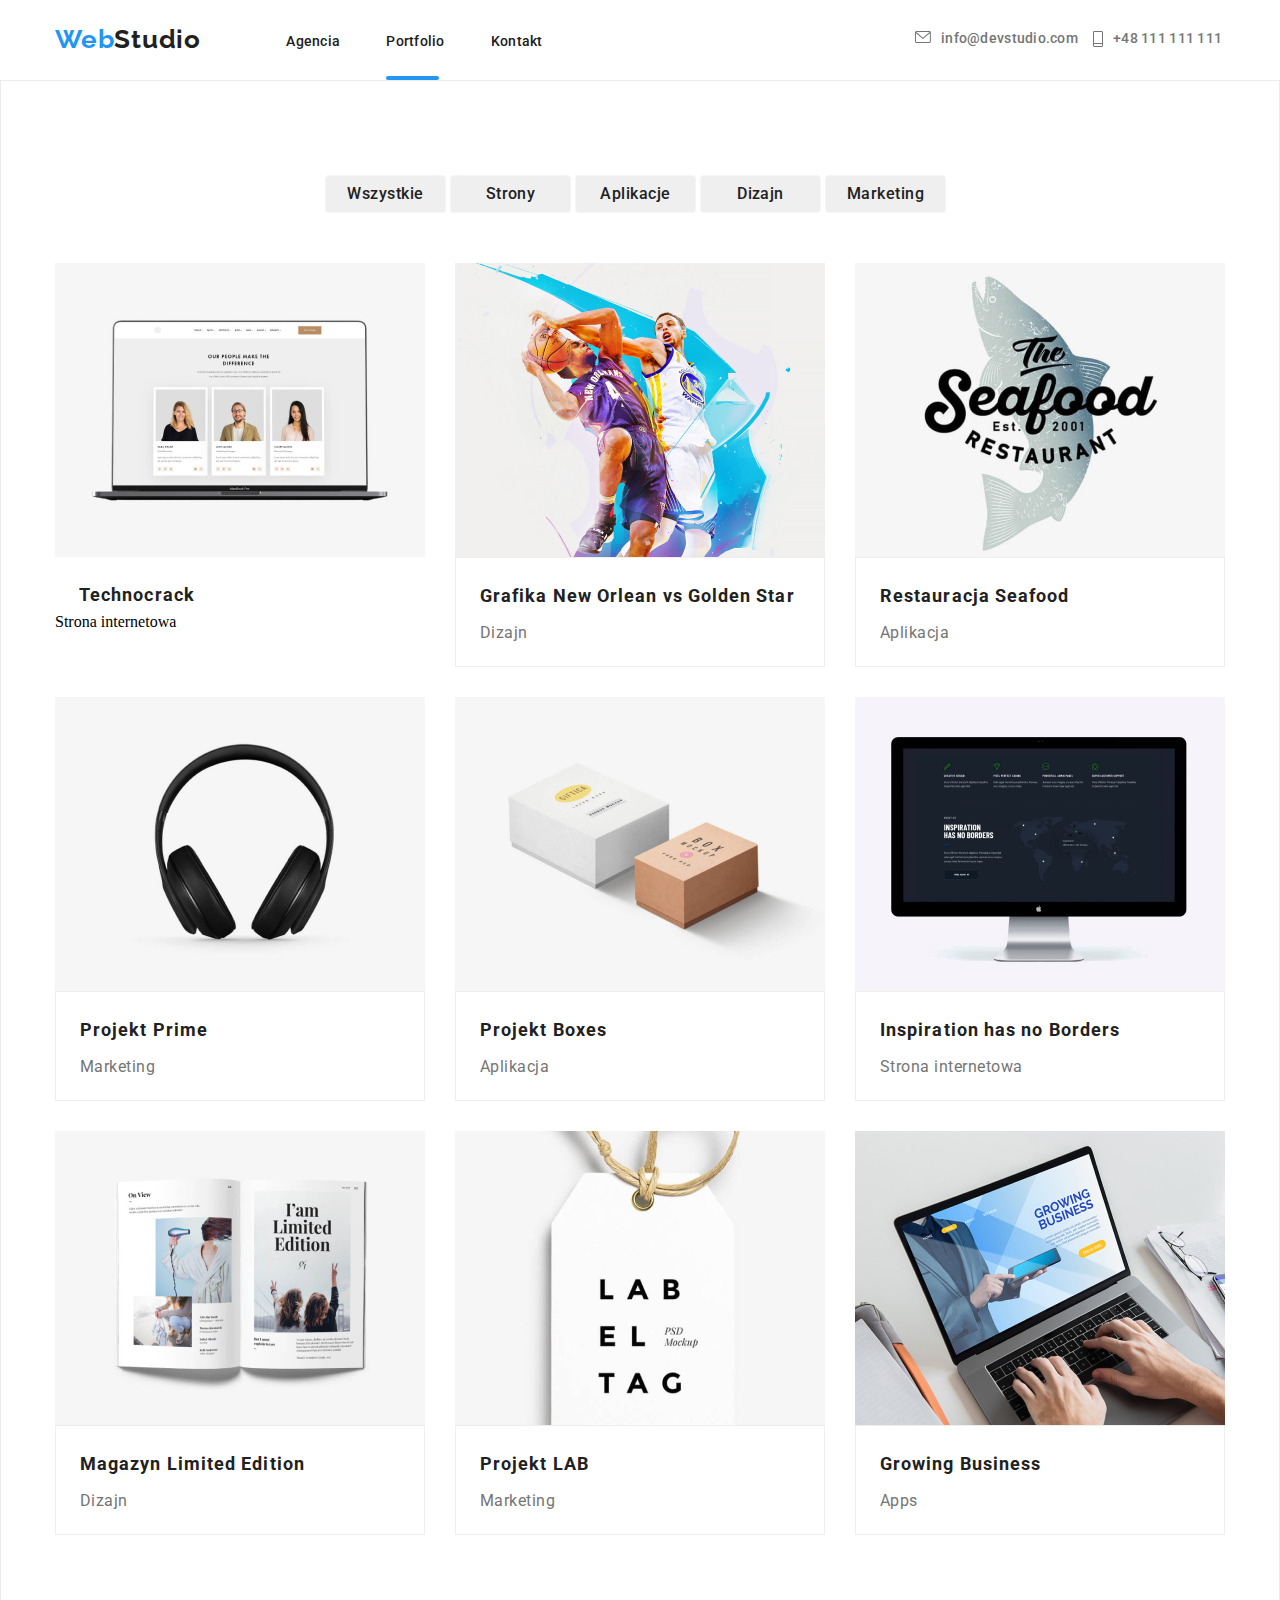
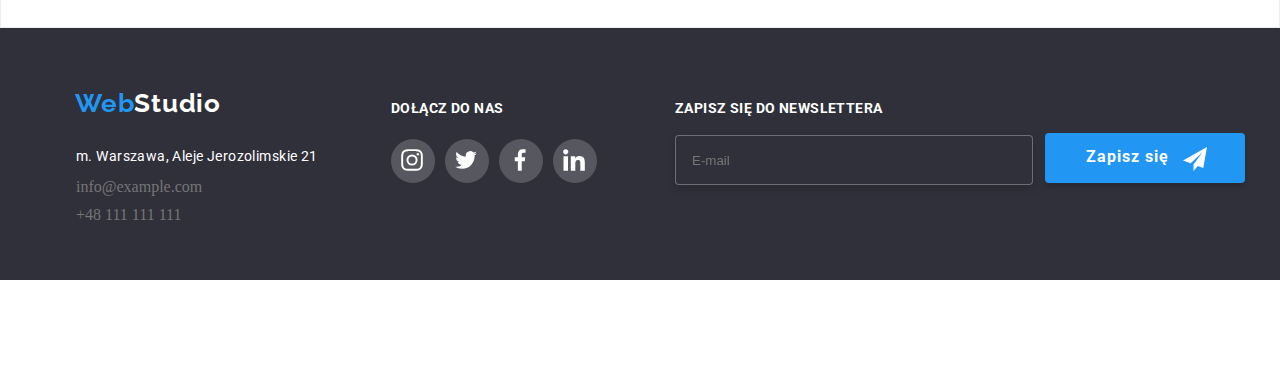
==== commit fb34696e: "gm-06" ====
--- a/portfolio.html
+++ b/portfolio.html
@@ -173,7 +173,7 @@
     </div>
     <!--Portfolio adress-->
     <div class="section__adress_portfolio">
-        <div class="container__adress">
+        <div class="container">
             <h2 class="web_studio"><span class="table-of-contents">Web</span>Studio</h2>
             <ul class="web_studio_link">
                 <li class="portfolio__adres">m. Warszawa, Aleje Jerozolimskie 21</li>
--- a/css/style.css
+++ b/css/style.css
@@ -430,15 +430,6 @@
     top: 2679px;
     padding: 60px 0;
     background: #2F303A;
-}
-
-.container__adress {
-    max-width: 1200px;
-    width: 100%;
-    height: 190px;
-    padding: 0 15px;
-    margin: 0 auto;
-    left: 215px;
 }
 
 .web_studio {
